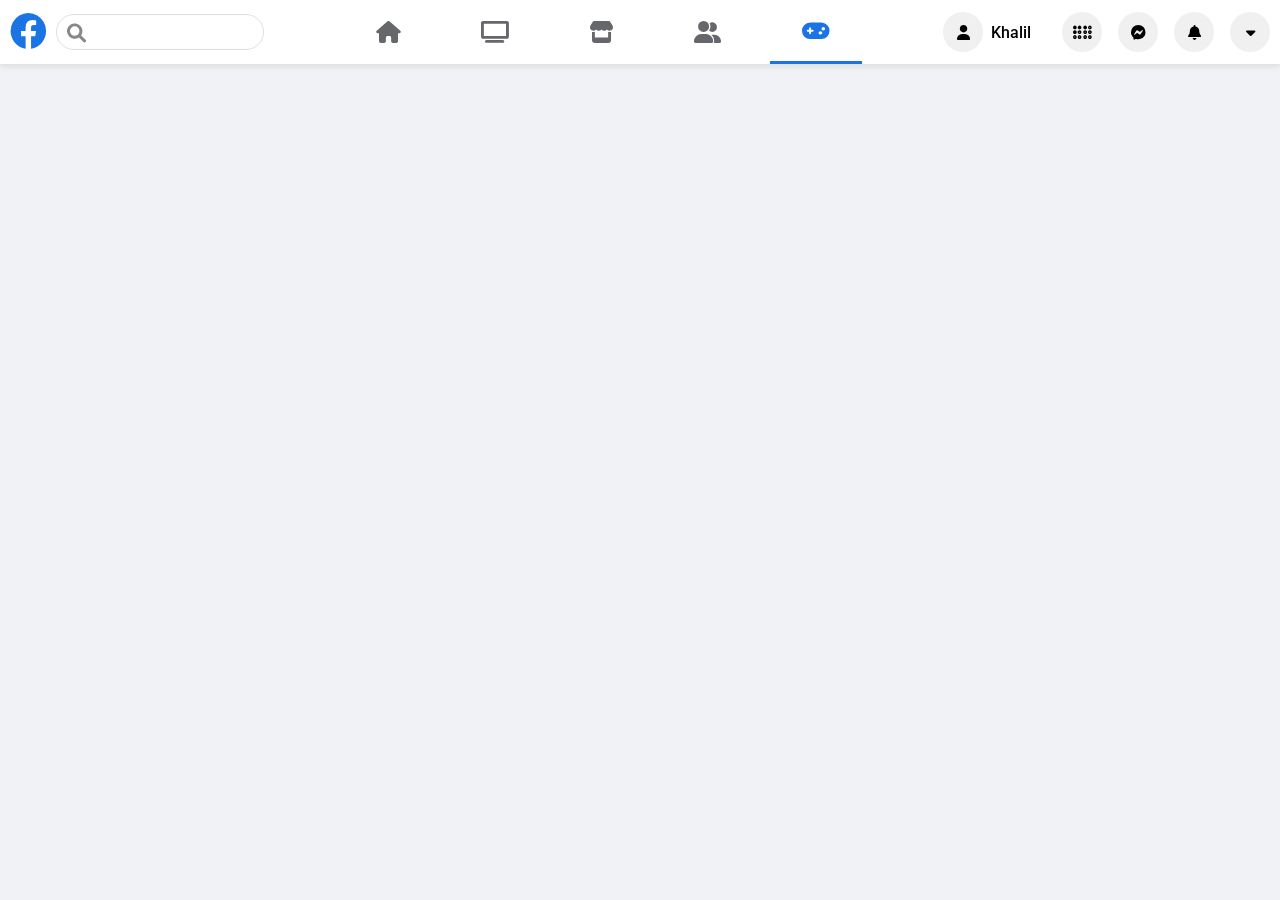
==== pages/games.html @ 5221cdab "Right and left pannel is developed, updated header and posts sections" ====
<!DOCTYPE html>
<html lang="en">
<head>
    <meta charset="UTF-8">
    <meta http-equiv="X-UA-Compatible" content="IE=edge">
    <meta name="viewport" content="width=device-width, initial-scale=1.0">


    <link rel="stylesheet" href="../css/style.css">
    <title>Home</title>
</head>
<body>

    <!-- header -->
    <header>
        <div class="logo-icons">
            <i class="logo fa-brands fa-facebook"></i>
            <form action="">
                <i class="search fa-solid fa-magnifying-glass"></i>
                <input type="text">
            </form>
        </div>

        <div class="page-icons">
            <a href="../index.html"><i class="fa-solid fa-house"></i></a>
            <a href="./watch.html" ><i class="fa-solid fa-tv"></i></a>
            <a href="./marketplace.html"><i class="fa-solid fa-store"></i></a>
            <a href="./groups.html"><i class="fa-solid fa-user-group"></i></a>
            <a href="./games.html" class="active" id="game_btn"><i class="fa-solid fa-gamepad"></i></i></a>
        </div>
        
        <a id="bookmark_toggle_btn"><i class="fa-solid fa-bars"></i></a>

        <div class="profile-icons">
            <div class="user">
                <i class="fa-solid fa-user"></i><span>Khalil</span>
            </div>
            <i class="fa-solid fa-braille"></i>
            
            <i class="fa-brands fa-facebook-messenger"></i>
            <i class="fa-solid fa-bell"></i>
            <i class="fa-solid fa-caret-down"></i>
        </div>
    </header>


    <h1>Games page</h1>

</body>
</html>
---- css/style.css ----
@import url("https://cdnjs.cloudflare.com/ajax/libs/font-awesome/6.0.0/css/all.min.css");
@import url("https://fonts.googleapis.com/css2?family=Roboto:wght@100;300;400;500&display=swap");
* {
  padding: 0;
  margin: 0;
  box-sizing: border-box;
  font-family: 'Roboto', sans-serif;
}

body {
  background-color: #f0f2f5;
}

ul {
  list-style-type: none;
}

a {
  text-decoration: none;
  color: inherit;
}

.white-menu {
  width: 35px;
  height: 35px;
  display: grid;
  place-content: center;
  border-radius: 50%;
}

.card {
  box-shadow: 0px 0px 10px #a7a7a75e;
  background-color: #fff;
  padding: 1rem;
  border: none;
  outline: none;
  border-radius: 5px;
}

#bookmark_toggle_btn {
  display: none;
}

.thin-scrollbar {
  /* Track */
  /* Handle */
  /* Handle on hover */
}

.thin-scrollbar::-webkit-scrollbar {
  width: 5px;
}

.thin-scrollbar::-webkit-scrollbar-track {
  background: #f1f1f1;
}

.thin-scrollbar::-webkit-scrollbar-thumb {
  background: #b8b8b8;
}

.thin-scrollbar::-webkit-scrollbar-thumb:hover {
  background: #8a8a8a;
}

/************* Header **************/
header {
  position: fixed;
  top: 0;
  left: 0;
  width: 100%;
  height: 4rem;
  z-index: 1111;
  display: flex;
  justify-content: space-between;
  align-items: center;
  background: #fff;
  box-shadow: 0px 3px 5px #dfdfdf;
  padding: 0 10px;
  margin-bottom: .5rem;
}

header .logo-icons {
  display: flex;
  align-items: center;
}

header .logo-icons .logo {
  margin-right: -10px;
  color: #1b74e4;
  font-size: 2.3rem;
}

header .logo-icons form {
  display: flex;
  align-items: center;
}

header .logo-icons form .search {
  transform: translate(30px, 1px);
  font-size: 19px;
  color: #888888;
}

header .logo-icons form input {
  padding: 5px 5px 5px 37px;
  border: 1px solid #dfdfdf;
  border-radius: 20px;
  outline: none;
  font-size: 20px;
  width: 208px;
  font-weight: 300;
}

header .page-icons {
  display: flex;
  align-items: center;
  justify-content: space-between;
  height: 100%;
}

header .page-icons a {
  padding-right: 2rem;
  padding-left: 2rem;
  margin-right: .5rem;
  margin-left: .5rem;
  margin-bottom: 0;
  padding-bottom: 0;
  height: 100%;
  display: grid;
  place-content: center;
}

header .page-icons a i {
  font-size: 22px;
  color: #65676b;
}

header .page-icons a.active {
  border-bottom: 3px solid #1b74e4;
}

header .page-icons a.active i {
  color: #1b74e4;
}

header .profile-icons {
  display: flex;
  align-items: center;
}

header .profile-icons .user {
  display: flex;
  justify-content: center;
  align-items: center;
  font-weight: 500;
  padding: 1px 15px 1px 0;
}

header .profile-icons .user i {
  margin-right: .5rem;
  margin-left: 1px;
}

header .profile-icons i {
  margin-left: 1rem;
  color: #000;
  font-size: 15px;
  height: 40px;
  width: 40px;
  display: grid;
  place-content: center;
  background-color: #f0f0f0;
  border-radius: 50%;
  border: none;
}

header .profile-icons i.active {
  background-color: #caecff;
  color: #0541a4;
}

header i {
  cursor: pointer;
}

.main-content {
  display: grid;
  grid-template-columns: repeat(12, 1fr);
  gap: .5rem;
  padding-top: 85px;
  margin-right: 10px;
  margin-left: 10px;
}

/************* Left Panel **************/
.left-panel {
  grid-column: 1/4;
  position: relative;
  background-color: rgba(253, 182, 182, 0);
}

.left-panel .links-wrapper {
  position: fixed;
  height: 100%;
  overflow-x: hidden;
  overflow-y: scroll;
}

.icon-text-link .link {
  cursor: pointer;
  display: flex;
  align-items: center;
  margin-bottom: .5rem;
  padding: 7px 5px;
}

.icon-text-link .link:hover {
  background-color: #eaeaea;
}

.icon-text-link i {
  display: grid;
  place-content: center;
  font-size: 22px;
  background-color: white;
  height: 45px;
  width: 45px;
  border-radius: 29px;
  margin-right: 6px;
}

.icon-text-link p {
  font-size: 14px;
  font-weight: 500;
}

.icon-text-link p i {
  font-size: 7px;
  height: 0;
  width: 0;
  display: inline;
  margin-right: 3px;
}

.icon-text-link p span {
  display: block;
  color: #1b74e4;
  font-size: 10px;
}

/************************ main ********************/
main {
  grid-column: 4/10;
  max-width: 600px;
  margin-left: auto;
  margin-right: auto;
}

main .post {
  display: flex;
  justify-content: space-between;
  align-items: center;
  padding-bottom: 1rem;
  border-bottom: 1px solid #f0f2f5;
}

main .post i {
  margin-right: 1rem;
  background: #f3f3f3;
  padding: 10px 12px;
  border-radius: 20px;
  font-size: 19px;
}

main .post input {
  flex-grow: 1;
  border-radius: 24px;
  border: none;
  background: #eaeaea;
  padding: 10px;
  font-size: 16px;
  font-weight: 400;
  outline: none;
  cursor: pointer;
}

main .post input:hover {
  background: #eaeaea;
}

main .links {
  padding-top: 1rem;
  display: flex;
  align-items: center;
  justify-content: space-evenly;
}

main .links > div {
  cursor: pointer;
  padding: 10px 12px;
  border-radius: 4px;
  width: 33%;
  font-size: 16px;
  display: flex;
  align-items: center;
  justify-content: center;
}

main .links > div .live {
  color: lightcoral;
}

main .links > div .photo {
  color: lightgreen;
}

main .links > div .feeling {
  color: orange;
}

main .links > div span {
  color: #65676b;
}

main .links > div i {
  font-size: 20px;
  margin-right: 1rem;
}

main .links > div:hover {
  background-color: #f0f2f5;
}

main .posts .card {
  padding: 0;
  margin: 10px 0;
}

main .posts .card img {
  width: 100%;
}

main .posts .post-header {
  display: flex;
  justify-content: space-between;
  align-items: center;
  padding: 10px 16px;
}

main .posts .post-header > div {
  flex-grow: 1;
}

main .posts .post-header h4 {
  font-weight: 500;
}

main .posts .post-header p {
  margin-top: 5px;
  color: #65676b;
  font-size: 13px;
}

main .posts .post-header p i {
  font-size: 13px;
}

main .posts .post-header .fb-user {
  font-size: 25px;
  padding: 10px;
  background: #f0f2f5;
  border-radius: 27px;
  margin-right: 12px;
}

main .posts .post-header .menu {
  color: #65676b;
  padding: 10px 12px;
  border-radius: 26px;
  font-size: 18px;
  cursor: pointer;
}

main .posts .post-header .menu:hover {
  background: #f0f2f5;
}

main .posts .post-text {
  padding: 10px 16px;
  line-height: 25px;
  color: #2f2f2f;
  font-weight: 400;
  font-size: 16px;
}

main .posts .post-footer .reactions {
  display: flex;
  justify-content: space-between;
  align-items: center;
  padding: 10px 16px;
}

main .posts .post-footer .reactions p {
  color: #65676b;
}

main .posts .post-footer .reactions .like:hover, main .posts .post-footer .reactions .share:hover, main .posts .post-footer .reactions .comment:hover {
  text-decoration: underline;
  cursor: pointer;
}

main .posts .post-footer .reactions .comment {
  margin-right: 1rem;
}

main .posts .post-footer .action-buttons {
  display: flex;
  justify-content: space-around;
  align-items: center;
  border-top: 1px solid #c9c9c9;
  margin: 0 16px;
}

main .posts .post-footer .action-buttons button {
  font-size: 16px;
  width: 32%;
  padding: 7px 0;
  border: none;
  background: transparent;
  color: #65676b;
  cursor: pointer;
}

main .posts .post-footer .action-buttons button i {
  margin-right: 10px;
  font-size: 18px;
}

main .posts .post-footer .action-buttons button:hover {
  background-color: #f0f2f5;
}

.right-panel {
  grid-column: 10/13;
  position: relative;
}

.right-panel .content-wrapper {
  position: fixed;
  height: 100%;
  overflow-y: scroll;
  overflow-x: hidden;
}

.right-panel .sponser {
  margin-bottom: 1rem;
  cursor: pointer;
  position: relative;
}

.right-panel .sponser .box {
  display: flex;
  align-items: center;
  border-radius: 4px;
  padding: 1rem .6rem;
}

.right-panel .sponser .box img {
  width: 100px;
  height: 100px;
  margin-right: 1rem;
  border-radius: 5px;
}

.right-panel .sponser .box p {
  color: #050505;
  font-size: 16px;
  font-weight: 500;
}

.right-panel .sponser .box a {
  color: #65676b;
  font-size: 13px;
}

.right-panel .sponser .box:hover {
  background-color: #dfdfdf;
}

.right-panel .sponser .box:hover .white-menu {
  background-color: #ffff;
}

.right-panel .sponser .box .white-menu {
  position: absolute;
  right: 10px;
  top: 10px;
}

.right-panel .contact .header {
  display: flex;
  justify-content: space-between;
  align-items: center;
  color: #65676b;
  border-top: 1px solid grey;
}

.right-panel .contact .header p {
  font-size: 16px;
  font-weight: 500;
  margin: 1rem 0;
}

.right-panel .contact .header .icons {
  display: flex;
  align-items: center;
}

.right-panel .contact .header .icons i {
  background: transparent;
  font-size: 13px;
  height: 30px;
  width: 30px;
  display: grid;
  place-content: center;
  cursor: pointer;
}

.right-panel .contact .header .icons i:hover {
  background: #e4e6eb;
}

.right-panel .contact .link {
  position: relative;
}

.right-panel .contact .link .online, .right-panel .contact .link .offline {
  position: absolute;
  bottom: 13px;
  left: 43px;
  height: 5px;
  width: 5px;
  font-size: 10px;
}

.right-panel .contact .link .online {
  color: #1ecc1e;
}

.right-panel .contact .link .offline {
  color: #7e7e7e;
}

.right-panel .group {
  margin-bottom: 1rem;
}

.right-panel .group .header {
  display: flex;
  align-items: center;
  justify-content: space-between;
  padding-bottom: 13px;
}

.right-panel .group .header .info {
  display: flex;
  align-items: center;
}

.right-panel .group .header .info .name {
  font-size: 16px;
  font-weight: 500;
  margin-right: 5px;
  color: #050505;
}

.right-panel .group .header .info .text {
  font-size: 14px;
  font-weight: 400;
  color: grey;
}

.right-panel .group .header .info i {
  height: 40px;
  width: 40px;
  display: grid;
  place-content: center;
  background: #f0f2f5;
  border-radius: 20px;
  margin-right: 5px;
}

.right-panel .group .header i {
  cursor: pointer;
  height: 40px;
  width: 40px;
  display: grid;
  place-content: center;
  border-radius: 29px;
}

.right-panel .group .header i:hover {
  background: #ebedef;
}

.right-panel .group img {
  width: 100%;
  border-radius: 5px;
}

.right-panel .group .group-name {
  color: #050505;
}

.right-panel .group .group-detail span {
  font-size: 12px;
  color: #65676b;
}

.right-panel .group .join-btn {
  display: block;
  text-align: center;
  width: 100%;
  padding: 10px;
  margin-top: 1rem;
  color: #050505;
  background-color: #e4e6eb;
  font-weight: 500;
  border: none;
  outline: none;
  border-radius: 5px;
}

.right-panel .group .join-btn:hover {
  background-color: #dfdfdf;
}

@media screen and (max-width: 1100px) {
  #game_btn {
    display: none;
  }
  #bookmark_toggle_btn {
    display: grid;
  }
  header .logo-icons form input {
    width: 40px;
    padding: 6px;
    border: none;
    background: #f0f0f0;
  }
  header .profile-icons .user {
    display: none;
  }
  .left-panel {
    display: none;
  }
  main {
    grid-column: 1/9;
  }
  .right-panel {
    grid-column: 9/13;
  }
}

@media screen and (max-width: 900px) {
  header .page-icons a {
    padding-right: 1rem;
    padding-left: 1rem;
  }
  main {
    grid-column: 1/13;
  }
  .right-panel {
    display: none;
  }
}

@media screen and (max-width: 700px) {
  header .page-icons {
    display: none;
  }
}
/*# sourceMappingURL=style.css.map */
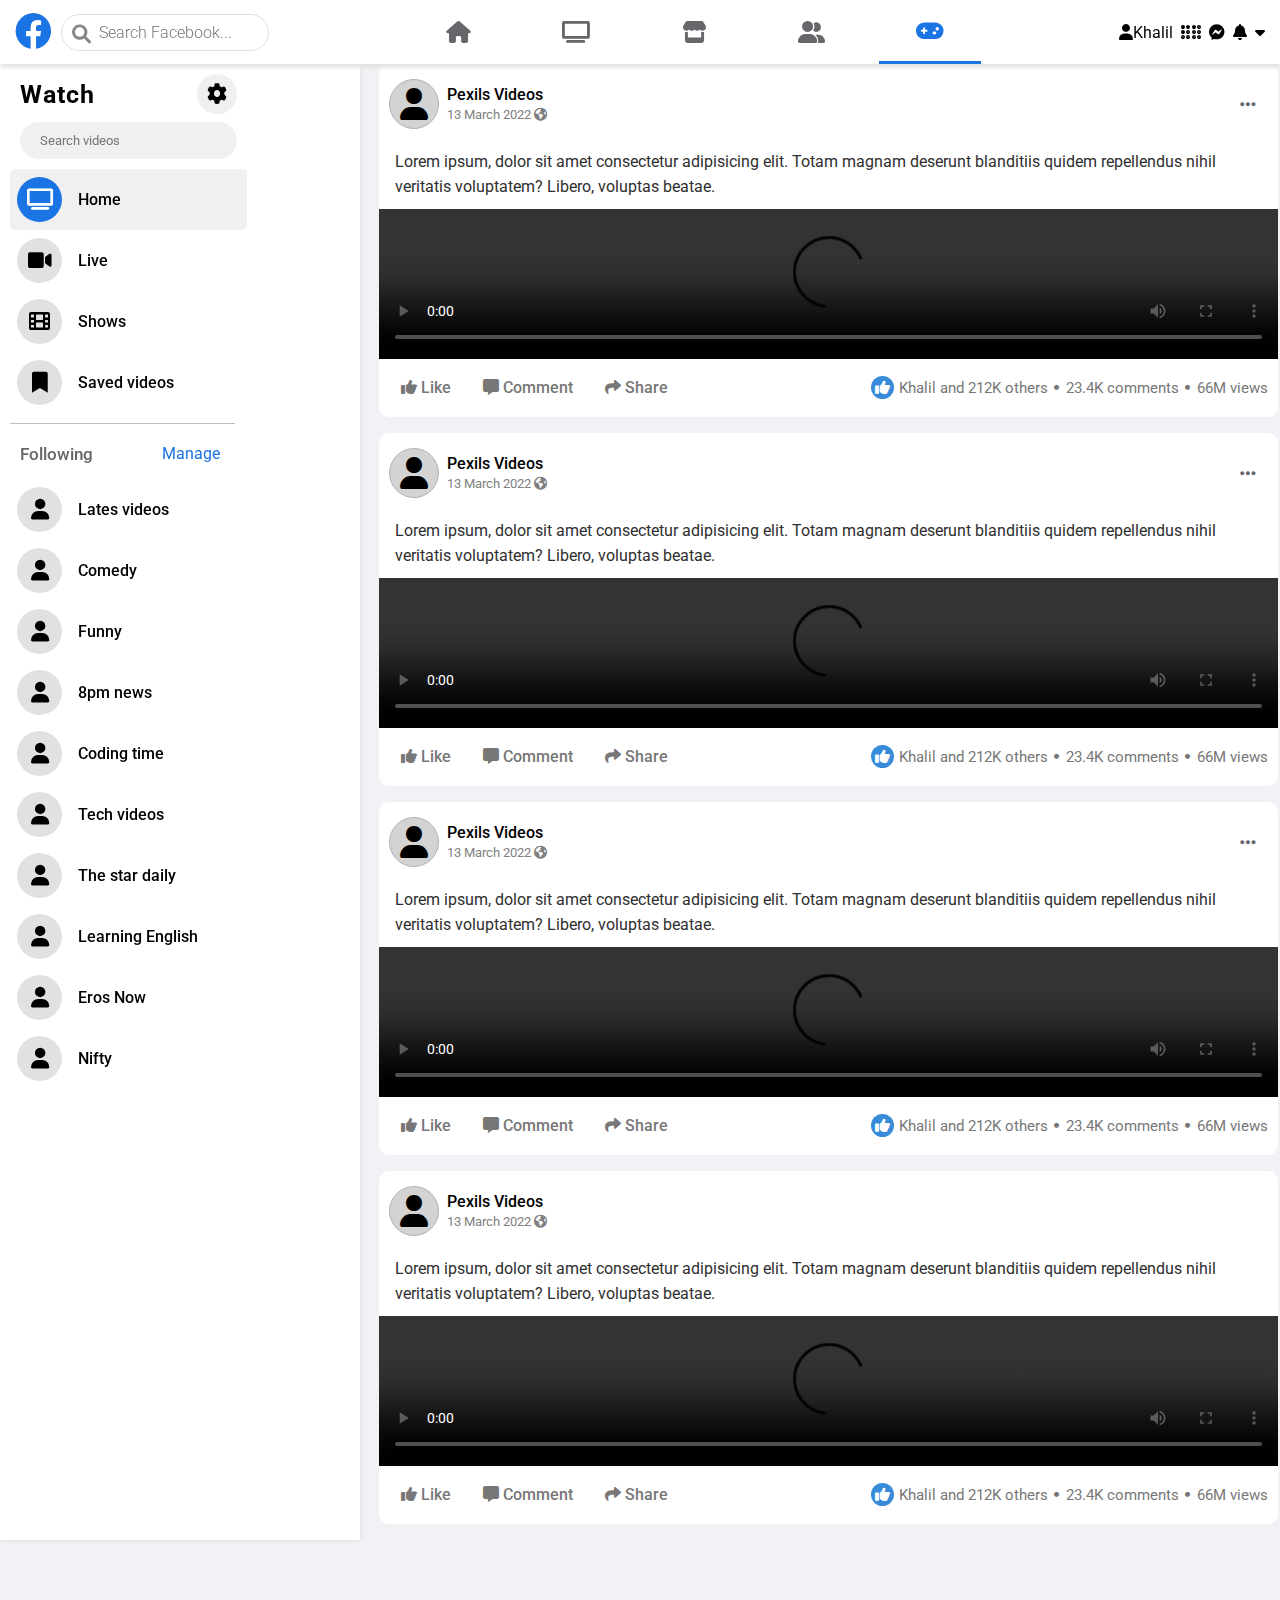
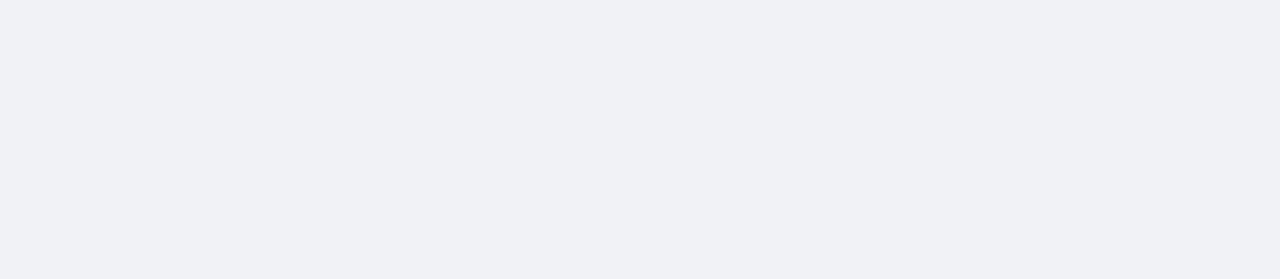
==== commit e4fbbbd2: "refactoring CSS codes" ====
--- a/pages/games.html
+++ b/pages/games.html
@@ -5,9 +5,13 @@
     <meta http-equiv="X-UA-Compatible" content="IE=edge">
     <meta name="viewport" content="width=device-width, initial-scale=1.0">
 
+    <link rel="icon" href="../images/fb-logo.png" type="image/x-icon">
+
 
     <link rel="stylesheet" href="../css/style.css">
-    <title>Home</title>
+    <link rel="stylesheet" href="../css/watch.css">
+
+    <title>Watch | facebook</title>
 </head>
 <body>
 
@@ -15,36 +19,1423 @@
     <header>
         <div class="logo-icons">
             <i class="logo fa-brands fa-facebook"></i>
-            <form action="">
+            <i id="logo-search-btn" class="fa-solid fa-magnifying-glass"></i>
+
+            <form action="" class="temp-form">
                 <i class="search fa-solid fa-magnifying-glass"></i>
-                <input type="text">
+                <input type="text" id="temp-input" placeholder="Search Facebook...">
             </form>
+
+
+            <!-- recent search  -->
+            <div class="recent-search">
+                <!-- <div class="form"> -->
+                    <form class="form">
+                        <i class="fa-solid fa-arrow-left" id="rs-back-btn"></i>
+                        <input type="text" placeholder="Search Facebook">
+                    </form>
+
+                    <div class="header">
+                        <h4>Recent Searches</h4>
+                        <button>Edit</button>
+                    </div>
+
+                    <div class="search-terms">
+                        <div class="term">
+                            <p><i class="fa-solid fa-circle-user"></i>Knowlege is power</p>
+                            <i class="remove-rs-term fa-solid fa-xmark"></i>
+                        </div>
+
+                        <div class="term">
+                            <p><i class="fa-solid fa-circle-user"></i>Kam Air</p>
+                            <i class="remove-rs-term fa-solid fa-xmark"></i>
+                        </div>
+
+                        <div class="term">
+                            <p><i class="fa-solid fa-circle-user"></i>Mark Z.</p>
+                            <i class="remove-rs-term fa-solid fa-xmark"></i>
+                        </div>
+
+                        <div class="term">
+                            <p><i class="fa-solid fa-circle-user"></i>Books</p>
+                            <i class="remove-rs-term fa-solid fa-xmark"></i>
+                        </div>
+
+                        <div class="term">
+                            <p><i class="fa-solid fa-circle-user"></i>Coding</p>
+                            <i class="remove-rs-term fa-solid fa-xmark"></i>
+                        </div>
+
+                        <div class="term">
+                            <p><i class="fa-solid fa-circle-user"></i>Javascript groups</p>
+                            <i class="remove-rs-term fa-solid fa-xmark"></i>
+                        </div>
+                    </div>
+                <!-- </div> -->
+            </div>
         </div>
 
         <div class="page-icons">
-            <a href="../index.html"><i class="fa-solid fa-house"></i></a>
-            <a href="./watch.html" ><i class="fa-solid fa-tv"></i></a>
-            <a href="./marketplace.html"><i class="fa-solid fa-store"></i></a>
-            <a href="./groups.html"><i class="fa-solid fa-user-group"></i></a>
-            <a href="./games.html" class="active" id="game_btn"><i class="fa-solid fa-gamepad"></i></i></a>
+            <a href="../index.html" class="page_link">
+                <i class="fa-solid fa-house"></i>
+            </a>
+            <a href="./watch.html" class="page_link">
+                <i class="fa-solid fa-tv"></i>
+            </a>
+            <a href="./marketplace.html" class="page_link">
+                <i class="fa-solid fa-store"></i>
+            </a>
+            <a href="./groups.html" class="page_link">
+                <i class="fa-solid fa-user-group"></i>
+            </a>
+            <a href="./games.html" class="page_link active" id="game_btn">
+                <i class="fa-solid fa-gamepad"></i></i>
+            </a>
+            <a href="./notifications.html" id="bookmark_toggle_btn" class="bookmark_toggle_btn">
+                <i class="fa-solid fa-bars"></i>
+            </a>
         </div>
         
-        <a id="bookmark_toggle_btn"><i class="fa-solid fa-bars"></i></a>
 
         <div class="profile-icons">
-            <div class="user">
+            <a href="./profile.html" class="user">
                 <i class="fa-solid fa-user"></i><span>Khalil</span>
-            </div>
-            <i class="fa-solid fa-braille"></i>
+            </a>
             
-            <i class="fa-brands fa-facebook-messenger"></i>
-            <i class="fa-solid fa-bell"></i>
-            <i class="fa-solid fa-caret-down"></i>
+            <i id="mega-menu-btn" class="fa-solid fa-braille"></i>
+            <i id="create_menu_btn" class="fa-solid fa-plus"></i>
+            <i id="messenger_menu_btn" class="fa-brands fa-facebook-messenger"></i>
+            <i id="notification-menu-btn" class="fa-solid fa-bell"></i>
+            <i id="user-menu-btn" class="fa-solid fa-caret-down"></i>
+        </div>
+
+        <!-- user-menu -->
+        <div class="user-menu">
+            <a href="./profile.html" class="item profile-link">
+                <i class="fa fa-user"></i>
+                <div>
+                    <p>Khalil Ahmad</p>
+                    <span>See your profile</span>
+                </div>
+            </a>
+
+            <div class="divider"></div>
+
+            <div class="item feedback">
+                <i class="fa-solid fa-circle-info"></i>
+                <div>
+                    <p>Give Feedback</p>
+                    <span>Help us improve Facebook.</span>
+                </div>
+            </div>
+
+            <div class="divider"></div>
+
+            <div class="item settings">
+                <div class="name">
+                    <i class="fa-solid fa-gear"></i>
+                    <p>Settings & Privacy</p>
+                </div>
+                
+                <i class="fa-solid fa-chevron-right"></i>
+            </div>
+
+            <div class="item settings">
+                <div class="name">
+                    <i class="fa-solid fa-circle-question"></i>
+                    <p>Help & Support</p>
+                </div>
+
+                <i class="fa-solid fa-chevron-right"></i>
+            </div>
+
+            <div class="item settings">
+                <div class="name">
+                    <i class="fa-solid fa-moon"></i>
+                    <p>Display & accessibility</p>
+                </div>
+
+                <i class="fa-solid fa-chevron-right"></i>
+            </div>
+
+            <a href="../login.html" class="item logout">
+                <i class="fa-solid fa-right-from-bracket"></i>
+                <p>Log out</p>
+            </a>
+
+            <div class="footer-links">
+                <a href="#">Privacy</a>
+                <span>.</span>
+                <a href="#">Terms</a>
+                <span>.</span>
+                <a href="#">Adversity</a>
+                <span>.</span>
+                <a href="#">Ad choices</a>
+                <span>.</span>
+                <a href="#">Cookies</a>
+                <span>.</span>
+                <a href="#">More</a>
+                <span>.</span>
+                <a href="#">Meta &copf; 2022</a>
+            </div>
+        </div>
+
+        <!-- Notifications Menu -->
+        <div class="notification-menu thin-scrollbar">
+            <div class="header">
+                <h3>Notifications</h3>
+                <i class="fa-solid fa-ellipsis"></i>
+            </div>
+
+            <!-- filter buttons -->
+            <div class="filter-btns">
+                <button>All</button>
+                <button>Unread</button>
+            </div>
+
+            <!-- new -->
+            <div class="noti-wrapper">
+                <div class="text">
+                    <p>New</p>
+                    <a href="./notifications.html">See All</a>
+                </div>
+
+                <a href="#" class="noti-box">
+                    <i class="user fa-solid fa-users"></i>
+                    <article>
+                        <p><span class="user">Ahmad</span> posted in <span class="user">Developer group</span></p>
+                        <p class="post-time">2 hours ago</p>
+                    </article>
+                    <i class="indicator fa-solid fa-circle"></i>
+                </a>
+            </div>
+
+            <!-- friend requests -->
+            <div class="noti-wrapper friend-request">
+                <div class="text">
+                    <p>Freinds Requests</p>
+                    <a href="./pages/notifications.html">See All</a>
+                </div>
+
+                <a href="#" class="noti-box">
+                    <i class="user fa-solid fa-users"></i>
+                    <article>
+                        <p><span class="user">Mark Z.</span> friend request</p>
+                        <p class="post-time">2 hours ago</p>
+                        <p class="no-of-mf">43 mutual friends</p>
+                        <div class="btn">
+                            <button class="primary-btn">Confirm</button>
+                            <button class="secondary-btn">Delete</button>
+                        </div>
+                    </article>
+                    <i class="indicator fa-solid fa-circle"></i>
+                </a>
+
+                <a href="#" class="noti-box">
+                    <i class="user fa-solid fa-users"></i>
+                    <article>
+                        <p><span class="user">Mustafa A.</span> friend request</p>
+                        <p class="post-time">yesterday</p>
+                        <p class="no-of-mf">43 mutual friends</p>
+                        <div class="btn">
+                            <button class="primary-btn">Confirm</button>
+                            <button class="secondary-btn">Delete</button>
+                        </div>
+                    </article>
+                    <i class="indicator fa-solid fa-circle"></i>
+                </a>
+
+                <a href="#" class="noti-box">
+                    <i class="user fa-solid fa-users"></i>
+                    <article>
+                        <p><span class="user">John Doe</span> friend request</p>
+                        <p class="post-time">2 day ago</p>
+                        <p class="no-of-mf">43 mutual friends</p>
+                        <div class="btn">
+                            <button class="primary-btn">Confirm</button>
+                            <button class="secondary-btn">Delete</button>
+                        </div>
+                    </article>
+                    <i class="indicator fa-solid fa-circle"></i>
+                </a>
+            </div>
+
+            <!-- earlier -->
+            <div class="noti-wrapper">
+                <div class="text">
+                    <p>Earlier</p>
+                </div>
+
+                <a href="#" class="noti-box">
+                    <i class="user fa-solid fa-user"></i>
+                    <article>
+                        <p><span class="user">Ahmad</span> posted in <span class="user">Developer group</span></p>
+                        <p class="post-time">2 hours ago</p>
+                    </article>
+                    <i class="indicator fa-solid fa-circle"></i>
+                </a>
+                <a href="#" class="noti-box">
+                    <i class="user fa-solid fa-user"></i>
+                    <article>
+                        <p><span class="user">Ahmad</span> posted in <span class="user">Developer group</span></p>
+                        <p class="post-time">2 hours ago</p>
+                    </article>
+                    <i class="indicator fa-solid fa-circle"></i>
+                </a>
+
+                <a href="#" class="noti-box">
+                    <i class="user fa-solid fa-user"></i>
+                    <article>
+                        <p><span class="user">Ahmad</span> posted in <span class="user">Developer group</span></p>
+                        <p class="post-time">2 hours ago</p>
+                    </article>
+                    <i class="indicator fa-solid fa-circle"></i>
+                </a>
+
+                <a href="#" class="noti-box">
+                    <i class="user fa-solid fa-user"></i>
+                    <article>
+                        <p><span class="user">Ahmad</span> posted in <span class="user">Developer group</span></p>
+                        <p class="post-time">2 hours ago</p>
+                    </article>
+                    <i class="indicator fa-solid fa-circle"></i>
+                </a>
+
+                <a href="#" class="noti-box">
+                    <i class="user fa-solid fa-user"></i>
+                    <article>
+                        <p><span class="user">Ahmad</span> posted in <span class="user">Developer group</span></p>
+                        <p class="post-time">2 hours ago</p>
+                    </article>
+                    <i class="indicator fa-solid fa-circle"></i>
+                </a>
+            </div>
+
+
+        </div>
+
+        <!-- messenger-menu -->
+        <div class="messenger-menu thin-scrollbar">
+            <div class="header">
+                <h4>Messenger</h4>
+                <div class="icons">
+                    <i class="fa-solid fa-ellipsis"></i>
+                    <i class="fa-solid fa-maximize"></i>
+                    <i class="fa-solid fa-video"></i>
+                    <i class="fa-solid fa-square-pen"></i>
+                </div>
+            </div>
+
+            <form action="">
+                <input type="text" placeholder="Search Messenger">
+            </form>
+
+            <div class="friends-message">
+                <div class="box">
+                    <i class="fa-solid fa-user"></i>
+                    <div>
+                        <p class="name">Ahmad Ali</p>
+                        <p class="last-message">Ahmad Called you <span>.</span> <span>5 d</span></p>
+                    </div>
+                    <i class="online-ind fa-solid fa-circle"></i>
+                </div>
+
+                <div class="box">
+                    <i class="fa-solid fa-user"></i>
+                    <div>
+                        <p class="name">Ahmad Ali</p>
+                        <p class="last-message">Ahmad Called you <span>.</span> <span>5 d</span></p>
+                    </div>
+                    <i class="seen-ind fa-solid fa-user"></i>
+                    <i class="online-ind fa-solid fa-circle"></i>
+                </div>
+
+                <div class="box">
+                    <i class="fa-solid fa-user"></i>
+                    <div>
+                        <p class="name">Ahmad Ali</p>
+                        <p class="last-message">Ahmad Called you <span>.</span> <span>5 d</span></p>
+                    </div>
+                    <i class="seen-ind fa-solid fa-user"></i>
+                    <i class="online-ind fa-solid fa-circle"></i>
+                </div>
+
+                <div class="box">
+                    <i class="fa-solid fa-user"></i>
+                    <div>
+                        <p class="name">Ahmad Ali</p>
+                        <p class="last-message">Ahmad Called you <span>.</span> <span>5 d</span></p>
+                    </div>
+                    <i class="offline-ind fa-solid fa-circle"></i>
+                </div>
+
+                <div class="box">
+                    <i class="fa-solid fa-user"></i>
+                    <div>
+                        <p class="name">Ahmad Ali</p>
+                        <p class="last-message">Ahmad Called you <span>.</span> <span>5 d</span></p>
+                    </div>
+                    <i class="seen-ind fa-solid fa-user"></i>
+                    <i class="online-ind fa-solid fa-circle"></i>
+                </div>
+
+                <div class="box">
+                    <i class="fa-solid fa-user"></i>
+                    <div>
+                        <p class="name">Ahmad Ali</p>
+                        <p class="last-message">Ahmad Called you <span>.</span> <span>5 d</span></p>
+                    </div>
+                    <i class="offline-ind fa-solid fa-circle"></i>
+                </div>
+
+                <div class="box">
+                    <i class="fa-solid fa-user"></i>
+                    <div>
+                        <p class="name">Ahmad Ali</p>
+                        <p class="last-message">Ahmad Called you <span>.</span> <span>5 d</span></p>
+                    </div>
+                    <i class="seen-ind fa-solid fa-user"></i>
+                    <i class="online-ind fa-solid fa-circle"></i>
+                </div>
+
+                <div class="box">
+                    <i class="fa-solid fa-user"></i>
+                    <div>
+                        <p class="name">Ahmad Ali</p>
+                        <p class="last-message">Ahmad Called you <span>.</span> <span>5 d</span></p>
+                    </div>
+                    <i class="online-ind fa-solid fa-circle"></i>
+                </div>
+
+                <div class="box">
+                    <i class="fa-solid fa-user"></i>
+                    <div>
+                        <p class="name">Ahmad Ali</p>
+                        <p class="last-message">Ahmad Called you <span>.</span> <span>5 d</span></p>
+                    </div>
+                    <i class="seen-ind fa-solid fa-user"></i>
+                    <i class="online-ind fa-solid fa-circle"></i>
+                </div>
+
+                <div class="box">
+                    <i class="fa-solid fa-user"></i>
+                    <div>
+                        <p class="name">Ahmad Ali</p>
+                        <p class="last-message">Ahmad Called you <span>.</span> <span>5 d</span></p>
+                    </div>
+                    <i class="offline-ind fa-solid fa-circle"></i>
+                </div>
+            </div>
+        </div>
+
+        <!-- mega menu -->
+        <div class="mega-menu">
+            <h3>Menu</h3>
+            <div class="content">
+                <div class="menu thin-scrollbar">
+                    <form action="" class="menu-form">
+                        <input type="text" placeholder="Search Menu">
+                    </form>
+
+                    <div class="social">
+                        <h5 class="title">Social</h5>
+
+                        <a href="#" class="item">
+                            <i class="event fa-solid fa-calendar"></i>
+                            <article>
+                                <p class="name">Event</p>
+                                <span class="about">
+                                    Lorem ipsum dolor sit amet consectetur adipisicing elit.
+                                </span>
+                            </article>
+                        </a>
+
+                        <a href="#" class="item">
+                            <i class="friends fa-solid fa-user-group"></i>
+                            <article>
+                                <p class="name">Friends</p>
+                                <span class="about">
+                                    Lorem ipsum dolor sit amet consectetur adipisicing elit.
+                                </span>
+                            </article>
+                        </a>
+
+                        <a href="#" class="item">
+                            <i class="group fa-solid fa-users"></i>
+                            <article>
+                                <p class="name">Groups</p>
+                                <span class="about">
+                                    Lorem ipsum dolor sit amet consectetur adipisicing elit.
+                                </span>
+                            </article>
+                        </a>
+                    </div>
+
+                    <div class="divider"></div>
+
+                    <div class="entertainment social">
+                        <h5 class="title">Entertainment</h5>
+
+                        <a href="#" class="item">
+                            <i class="event fa-solid fa-gamepad"></i>
+                            <article>
+                                <p class="name">Game</p>
+                                <span class="about">
+                                    Lorem ipsum dolor sit amet consectetur adipisicing elit.
+                                </span>
+                            </article>
+                        </a>
+
+                        <a href="#" class="item">
+                            <i class="friends fa-solid fa-tv"></i>
+                            <article>
+                                <p class="name">Watch</p>
+                                <span class="about">
+                                    Lorem ipsum dolor sit amet consectetur adipisicing elit.
+                                </span>
+                            </article>
+                        </a>
+                    </div>
+
+                    <div class="divider"></div>
+
+                    <div class="entertainment social">
+                        <h5 class="title">Personal</h5>
+
+                        <a href="#" class="item">
+                            <i class="event fa-solid fa-bookmark"></i>
+                            <article>
+                                <p class="name">Saved</p>
+                                <span class="about">
+                                    Lorem ipsum dolor sit amet consectetur adipisicing elit.
+                                </span>
+                            </article>
+                        </a>
+
+                        <a href="#" class="item">
+                            <i class="friends fa-solid fa-cloud-sun-rain"></i>
+                            <article>
+                                <p class="name">Weather</p>
+                                <span class="about">
+                                    Lorem ipsum dolor sit amet consectetur adipisicing elit.
+                                </span>
+                            </article>
+                        </a>
+                    </div>
+
+                    <div class="divider"></div>
+
+                    <div class="entertainment social">
+                        <h5 class="title">More From Meta</h5>
+
+                        <a href="#" class="item">
+                            <i class="group fa-brands fa-facebook-messenger"></i>
+                            <article>
+                                <p class="name">Messenger</p>
+                                <span class="about">
+                                    Lorem ipsum dolor sit amet consectetur adipisicing elit.
+                                </span>
+                            </article>
+                        </a>
+
+                        <a href="#" class="item">
+                            <i class="friends fa-brands fa-facebook-messenger"></i>
+                            <article>
+                                <p class="name">Messenger for kids</p>
+                                <span class="about">
+                                    Lorem ipsum dolor sit amet consectetur adipisicing elit.
+                                </span>
+                            </article>
+                        </a>
+                    </div>
+
+                </div>
+
+                <div class="create">
+                    <h5 class="title">Create</h5>
+
+                    <a href="#" class="item">
+                        <i class="fa-solid fa-square-pen"></i>
+                        <span>Post</span>
+                    </a>
+
+                    <a href="#" class="item">
+                        <i class="fa-solid fa-book-open"></i>
+                        <span>Story</span>
+                    </a>
+                    
+                    <a href="#" class="item">
+                        <i class="fa-solid fa-video"></i>
+                        <span>Story</span>
+                    </a>
+
+                    <div class="divider"></div>
+
+                    <a href="#" class="item">
+                        <i class="fa-solid fa-flag"></i>
+                        <span>Page</span>
+                    </a>
+
+                    <a href="#" class="item">
+                        <i class="fa-solid fa-users"></i>
+                        <span>Group</span>
+                    </a>
+
+                    <a href="#" class="item">
+                        <i class="fa-solid fa-calendar-plus"></i>
+                        <span>Event</span>
+                    </a>
+                    
+                </div>
+            </div>
+        </div>
+
+        <!-- create-menu -->
+        <div class="create_menu">
+            <h3>Create</h3>
+            
+            <a href="#" class="create-box">
+                <i class="fa-solid fa-square-pen"></i>
+                <article>
+                    <p class="name">Post</p>
+                    <span>Share a post on News Feed.</span>
+                </article>
+            </a>
+
+            <a href="#" class="create-box">
+                <i class="fa-solid fa-book-open"></i>
+                <article>
+                    <p class="name">Story</p>
+                    <span>Share a photo or write something.</span>
+                </article>
+            </a>
+
+
+            <a href="#" class="create-box">
+                <i class="fa-solid fa-video"></i>
+                <article>
+                    <p class="name">Video</p>
+                    <span>Make video clases</span>
+                </article>
+            </a>
+
+            <div class="divider"></div>
+
+            <a href="#" class="create-box">
+                <i class="fa-solid fa-flag"></i>
+                <article>
+                    <p class="name">Page</p>
+                    <span>Video chat with anyone,.</span>
+                </article>
+            </a>
+
+
+            <a href="#" class="create-box">
+                <i class="fa-solid fa-bullhorn"></i>
+                <article>
+                    <p class="name">Ad</p>
+                    <span>Video chat with anyone,.</span>
+                </article>
+            </a>
+
+            <a href="#" class="create-box">
+                <i class="fa-solid fa-users"></i>
+                <article>
+                    <p class="name">Group</p>
+                    <span>Video chat with anyone,.</span>
+                </article>
+            </a>
+
+
+            <a href="#" class="create-box">
+                <i class="fa-solid fa-calendar-day"></i>
+                <article>
+                    <p class="name">EVent</p>
+                    <span>Video chat with anyone,.</span>
+                </article>
+            </a>
         </div>
     </header>
 
 
-    <h1>Games page</h1>
-
+    <!-- Watch page. -->
+    <section class="watch_main_content">
+        <!-- left nav pannel -->
+        <div class="left-side-nav">
+            <div class="scrollable_wrapper_left">
+                <div class="search-box">
+                    <div class="title">
+                        <h4>Watch</h4>
+                        <i class="fa-solid fa-gear"></i>
+                    </div>
+    
+                    <div class="input">
+                        <input type="text" placeholder="Search videos">
+                    </div>
+                </div>
+    
+                <div class="links">
+                    <div class="link-item active">
+                        <i class="fa-solid fa-tv"></i>
+                        <p class="p">Home</p>
+                    </div>
+    
+                    <div class="link-item">
+                        <i class="fa-solid fa-video"></i>
+                        <p class="p">Live</p>
+                    </div>
+    
+                    <div class="link-item">
+                        <i class="fa-solid fa-film"></i>
+                        <p class="p">Shows</p>
+                    </div>
+    
+                    <div class="link-item">
+                        <i class="fa-solid fa-bookmark"></i>
+                        <p class="p">Saved videos</p>
+                    </div>
+    
+                    <div class="divider"></div>
+    
+    
+                    <div class="following_users">
+                        <h5>Following</h5>
+                        <button>Manage</button>
+                    </div>
+    
+                    <a href="#" class="link-item">
+                        <i class="fa-solid fa-user"></i>
+                        <p class="p">Lates videos</p>
+                    </a>
+    
+                    <a href="#" class="link-item">
+                        <i class="fa-solid fa-user"></i>
+                        <p class="p">Comedy</p>
+                    </a>
+    
+                    <a href="#" class="link-item">
+                        <i class="fa-solid fa-user"></i>
+                        <p class="p">Funny</p>
+                    </a>
+    
+                    <a href="#" class="link-item">
+                        <i class="fa-solid fa-user"></i>
+                        <p class="p">8pm news</p>
+                    </a>
+    
+                    <a href="#" class="link-item">
+                        <i class="fa-solid fa-user"></i>
+                        <p class="p">Coding time</p>
+                    </a>
+    
+                    <a href="#" class="link-item">
+                        <i class="fa-solid fa-user"></i>
+                        <p class="p">Tech videos</p>
+                    </a>
+    
+                    <a href="#" class="link-item">
+                        <i class="fa-solid fa-user"></i>
+                        <p class="p">The star daily</p>
+                    </a>
+    
+                    <a href="#" class="link-item">
+                        <i class="fa-solid fa-user"></i>
+                        <p class="p">Learning English</p>
+                    </a>
+    
+                    <div class="link-item">
+                        <i class="fa-solid fa-user"></i>
+                        <p class="p">Eros Now</p>
+                    </div>
+    
+                    <div class="link-item">
+                        <i class="fa-solid fa-user"></i>
+                        <p class="p">Nifty</p>
+                    </div>
+    
+                </div>
+            </div>
+        </div>
+        
+        <!-- All videos -->
+        <div class="watch_content">
+            <div class="post_display">
+                <!-- video post header -->
+                <div class="post__header">
+                    <div class="name">
+                        <i class="avatar fa-solid fa-user"></i>
+                        <article>
+                            <h5>Pexils Videos</h5>
+                            <span>13 March 2022 </span>
+                            <i class="fa-solid fa-earth-americas"></i>
+                        </article>
+                    </div>
+                    <div class="menu">
+                        <i class="video_menu_btn fa-solid fa-ellipsis"></i>
+                    
+                        <div class="menu_list">
+                            <div class="list_item">
+                                <i class="bordered fa-solid fa-plus"></i>
+                                <article>
+                                    <p class="name">See More</p>
+                                    <span>See more of this video in your feed.</span>
+                                </article>
+                            </div>
+
+                            <div class="list_item">
+                                <i class="bordered fa-solid fa-minus"></i>
+                                <article>
+                                    <p class="name">See Less</p>
+                                    <span>video this video and see Less</span>
+                                </article>
+                            </div>
+
+                            <div class="divider"></div>
+
+                            <div class="list_item">
+                                <i class="fa-solid fa-bookmark"></i>
+                                <article>
+                                    <p class="name">See Less</p>
+                                    <span>Add this to your save videos</span>
+                                </article>
+                            </div>
+
+                            <div class="list_item">
+                                <i class="fa-solid fa-link"></i>
+                                <article>
+                                    <p class="name">Copy link</p>
+                                </article>
+                            </div>
+
+                            <div class="list_item">
+                                <i class="fa-solid fa-closed-captioning"></i>
+                                <article>
+                                    <p class="name">Follow </p>
+                                    <span>Start seeing videos in your watchliest...</span>
+                                </article>
+                            </div>
+
+                            <div class="divider"></div>
+
+                            <div class="list_item">
+                                <i class="bordered fa-solid fa-info"></i>
+                                <article>
+                                    <p class="name">Report video</p>
+                                    <span>I'm concerned about this video</span>
+                                </article>
+                            </div>
+
+                        </div>
+                    </div>
+                </div>
+
+                <!-- video description -->
+                <p class="post__text">
+                    Lorem ipsum, dolor sit amet consectetur adipisicing elit. Totam magnam deserunt blanditiis quidem repellendus nihil veritatis voluptatem? Libero, voluptas beatae.
+                </p>
+
+                <!-- video player -->
+                <video controls class="post__media">
+                    <source src="../videos/pexisl-video.mp4" type="video/mp4">
+                </video>
+
+                <!-- user reactions -->
+                <div class="post__reactions">
+                    <!-- reaction & comment button -->
+                    <div class="buttons">
+                        <button><i class="fa-solid fa-thumbs-up"></i> Like</button>
+                        <button class="show_comment_btn"><i class="fa-solid fa-message"></i> Comment</button>
+                        <button><i class="fa-solid fa-share"></i> Share</button>
+                    </div>
+
+                    <!-- counts -->
+                    <div class="reaction_counts">
+                        <span class="liks"><i class="thumbs fa-solid fa-thumbs-up"></i> <span class="likes_count">Khalil and 212K others</span></span>
+
+                        <i class="dot fa-solid fa-circle"></i>
+                        <span class="post_comment_count">23.4K comments</span>
+                        <i class="dot fa-solid fa-circle"></i>
+                        <span>66M views</span>
+                    </div>
+                </div>
+
+                <!-- video & write comments -->
+                <div class="post__comments">
+                    <!-- most relevent drop-down menu -->
+                    <!-- most relevent drop-down menu -->
+                    <div class="most_relevent_menu">
+                        <button class="video_mr_comment">Most relevent <i class="fa-solid fa-caret-down"></i></button>
+
+                        <div class="mr_menu">
+                            <div class="item">
+                                <p class="title">Most relevent</p>
+                                <p class="text">Show friends' comments and the most engaging comments first.</p>
+                            </div>
+
+                            <div class="item">
+                                <p class="title">Newest</p>
+                                <p class="text">Show all comments, with the newest comments first,</p>
+                            </div>
+
+                            <div class="item">
+                                <p class="title">All Comments</p>
+                                <p class="text">Show all comments, including potential spam. The most relevant comments will appear first.</p>
+                            </div>
+                        </div>
+                    </div>
+
+                    <!-- Write comment -->
+                    <div class="input_comment">
+                        <i class="user_avatar fa-solid fa-user"></i>
+                        <input type="text" placeholder="Write a comment">
+                        <i class="fa-solid fa-star"></i>
+                        <i class="fa-solid fa-face-smile"></i>
+                    </div>
+
+                    <article class="all-comments">
+                        <!-- users comments item -->
+                        <div class="user_comments">
+                            <div><i class="user_avatar fa-solid fa-user"></i></div>
+                            <div class="comment_text">
+                                <p class="user_name">Khalil Ahmad</p>
+                                <p class="text">
+                                    Lorem ipsum dolor sit, amet consectetur adipisicing elit. Tempore. Lorem ipsum dolor sit amet consectetur adipisicing elit. Atque esse cumque perferendis consectetur error ut odit sed voluptatum. Voluptatum, quam? 
+                                </p>
+                            </div>
+                        </div>
+
+                        <div class="user_comments">
+                            <div><i class="user_avatar fa-solid fa-user"></i></div>
+                            <div class="comment_text">
+                                <p class="user_name">Khalil Ahmad</p>
+                                <p class="text">
+                                    Lorem ipsum dolor sit, amet consectetur adipisicing elit. Tempore. quam? 
+                                </p>
+                            </div>
+                        </div>
+
+                        <div class="user_comments">
+                            <div><i class="user_avatar fa-solid fa-user"></i></div>
+                            <div class="comment_text">
+                                <p class="user_name">Khalil Ahmad</p>
+                                <p class="text">
+                                    Lorem ipsum dolor sit, amet consectetur adipisicing elit. Tempore. Lorem ipsum dolor sit amet consectetur adipisicing elit.
+                                </p>
+                            </div>
+                        </div>
+                    </article>
+                </div>
+            </div>
+
+
+            <div class="post_display">
+                <!-- video post header -->
+                <div class="post__header">
+                    <div class="name">
+                        <i class="avatar fa-solid fa-user"></i>
+                        <article>
+                            <h5>Pexils Videos</h5>
+                            <span>13 March 2022 </span>
+                            <i class="fa-solid fa-earth-americas"></i>
+                        </article>
+                    </div>
+                    <div class="menu">
+                        <i class="video_menu_btn fa-solid fa-ellipsis"></i>
+                    
+                        <div class="menu_list">
+                            <div class="list_item">
+                                <i class="bordered fa-solid fa-plus"></i>
+                                <article>
+                                    <p class="name">See More</p>
+                                    <span>See more of this video in your feed.</span>
+                                </article>
+                            </div>
+
+                            <div class="list_item">
+                                <i class="bordered fa-solid fa-minus"></i>
+                                <article>
+                                    <p class="name">See Less</p>
+                                    <span>video this video and see Less</span>
+                                </article>
+                            </div>
+
+                            <div class="divider"></div>
+
+                            <div class="list_item">
+                                <i class="fa-solid fa-bookmark"></i>
+                                <article>
+                                    <p class="name">See Less</p>
+                                    <span>Add this to your save videos</span>
+                                </article>
+                            </div>
+
+                            <div class="list_item">
+                                <i class="fa-solid fa-link"></i>
+                                <article>
+                                    <p class="name">Copy link</p>
+                                </article>
+                            </div>
+
+                            <div class="list_item">
+                                <i class="fa-solid fa-closed-captioning"></i>
+                                <article>
+                                    <p class="name">Follow </p>
+                                    <span>Start seeing videos in your watchliest...</span>
+                                </article>
+                            </div>
+
+                            <div class="divider"></div>
+
+                            <div class="list_item">
+                                <i class="bordered fa-solid fa-info"></i>
+                                <article>
+                                    <p class="name">Report video</p>
+                                    <span>I'm concerned about this video</span>
+                                </article>
+                            </div>
+
+                        </div>
+                    </div>
+                </div>
+
+                <!-- video description -->
+                <p class="post__text">
+                    Lorem ipsum, dolor sit amet consectetur adipisicing elit. Totam magnam deserunt blanditiis quidem repellendus nihil veritatis voluptatem? Libero, voluptas beatae.
+                </p>
+
+                <!-- video player -->
+                <video controls class="post__media">
+                    <source src="../videos/pexisl-video.mp4" type="video/mp4">
+                </video>
+
+                <!-- user reactions -->
+                <div class="post__reactions">
+                    <!-- reaction & comment button -->
+                    <div class="buttons">
+                        <button><i class="fa-solid fa-thumbs-up"></i> Like</button>
+                        <button class="show_comment_btn"><i class="fa-solid fa-message"></i> Comment</button>
+                        <button><i class="fa-solid fa-share"></i> Share</button>
+                    </div>
+
+                    <!-- counts -->
+                    <div class="reaction_counts">
+                        <span class="liks"><i class="thumbs fa-solid fa-thumbs-up"></i> <span class="likes_count">Khalil and 212K others</span></span>
+
+                        <i class="dot fa-solid fa-circle"></i>
+                        <span class="post_comment_count">23.4K comments</span>
+                        <i class="dot fa-solid fa-circle"></i>
+                        <span>66M views</span>
+                    </div>
+                </div>
+
+                <!-- video & write comments -->
+                <div class="post__comments">
+                    <!-- most relevent drop-down menu -->
+                    <!-- most relevent drop-down menu -->
+                    <div class="most_relevent_menu">
+                        <button class="video_mr_comment">Most relevent <i class="fa-solid fa-caret-down"></i></button>
+
+                        <div class="mr_menu">
+                            <div class="item">
+                                <p class="title">Most relevent</p>
+                                <p class="text">Show friends' comments and the most engaging comments first.</p>
+                            </div>
+
+                            <div class="item">
+                                <p class="title">Newest</p>
+                                <p class="text">Show all comments, with the newest comments first,</p>
+                            </div>
+
+                            <div class="item">
+                                <p class="title">All Comments</p>
+                                <p class="text">Show all comments, including potential spam. The most relevant comments will appear first.</p>
+                            </div>
+                        </div>
+                    </div>
+
+                    <!-- Write comment -->
+                    <div class="input_comment">
+                        <i class="user_avatar fa-solid fa-user"></i>
+                        <input type="text" placeholder="Write a comment">
+                        <i class="fa-solid fa-star"></i>
+                        <i class="fa-solid fa-face-smile"></i>
+                    </div>
+
+                    <article class="all-comments">
+                        <!-- users comments item -->
+                        <div class="user_comments">
+                            <div><i class="user_avatar fa-solid fa-user"></i></div>
+                            <div class="comment_text">
+                                <p class="user_name">Khalil Ahmad</p>
+                                <p class="text">
+                                    Lorem ipsum dolor sit, amet consectetur adipisicing elit. Tempore. Lorem ipsum dolor sit amet consectetur adipisicing elit. Atque esse cumque perferendis consectetur error ut odit sed voluptatum. Voluptatum, quam? 
+                                </p>
+                            </div>
+                        </div>
+
+                        <div class="user_comments">
+                            <div><i class="user_avatar fa-solid fa-user"></i></div>
+                            <div class="comment_text">
+                                <p class="user_name">Khalil Ahmad</p>
+                                <p class="text">
+                                    Lorem ipsum dolor sit, amet consectetur adipisicing elit. Tempore. quam? 
+                                </p>
+                            </div>
+                        </div>
+
+                        <div class="user_comments">
+                            <div><i class="user_avatar fa-solid fa-user"></i></div>
+                            <div class="comment_text">
+                                <p class="user_name">Khalil Ahmad</p>
+                                <p class="text">
+                                    Lorem ipsum dolor sit, amet consectetur adipisicing elit. Tempore. Lorem ipsum dolor sit amet consectetur adipisicing elit.
+                                </p>
+                            </div>
+                        </div>
+                    </article>
+                </div>
+            </div>
+
+
+            <div class="post_display">
+                <!-- video post header -->
+                <div class="post__header">
+                    <div class="name">
+                        <i class="avatar fa-solid fa-user"></i>
+                        <article>
+                            <h5>Pexils Videos</h5>
+                            <span>13 March 2022 </span>
+                            <i class="fa-solid fa-earth-americas"></i>
+                        </article>
+                    </div>
+                    <div class="menu">
+                        <i class="video_menu_btn fa-solid fa-ellipsis"></i>
+                    
+                        <div class="menu_list">
+                            <div class="list_item">
+                                <i class="bordered fa-solid fa-plus"></i>
+                                <article>
+                                    <p class="name">See More</p>
+                                    <span>See more of this video in your feed.</span>
+                                </article>
+                            </div>
+
+                            <div class="list_item">
+                                <i class="bordered fa-solid fa-minus"></i>
+                                <article>
+                                    <p class="name">See Less</p>
+                                    <span>video this video and see Less</span>
+                                </article>
+                            </div>
+
+                            <div class="divider"></div>
+
+                            <div class="list_item">
+                                <i class="fa-solid fa-bookmark"></i>
+                                <article>
+                                    <p class="name">See Less</p>
+                                    <span>Add this to your save videos</span>
+                                </article>
+                            </div>
+
+                            <div class="list_item">
+                                <i class="fa-solid fa-link"></i>
+                                <article>
+                                    <p class="name">Copy link</p>
+                                </article>
+                            </div>
+
+                            <div class="list_item">
+                                <i class="fa-solid fa-closed-captioning"></i>
+                                <article>
+                                    <p class="name">Follow </p>
+                                    <span>Start seeing videos in your watchliest...</span>
+                                </article>
+                            </div>
+
+                            <div class="divider"></div>
+
+                            <div class="list_item">
+                                <i class="bordered fa-solid fa-info"></i>
+                                <article>
+                                    <p class="name">Report video</p>
+                                    <span>I'm concerned about this video</span>
+                                </article>
+                            </div>
+
+                        </div>
+                    </div>
+                </div>
+
+                <!-- video description -->
+                <p class="post__text">
+                    Lorem ipsum, dolor sit amet consectetur adipisicing elit. Totam magnam deserunt blanditiis quidem repellendus nihil veritatis voluptatem? Libero, voluptas beatae.
+                </p>
+
+                <!-- video player -->
+                <video controls class="post__media">
+                    <source src="../videos/pexisl-video.mp4" type="video/mp4">
+                </video>
+
+                <!-- user reactions -->
+                <div class="post__reactions">
+                    <!-- reaction & comment button -->
+                    <div class="buttons">
+                        <button><i class="fa-solid fa-thumbs-up"></i> Like</button>
+                        <button class="show_comment_btn"><i class="fa-solid fa-message"></i> Comment</button>
+                        <button><i class="fa-solid fa-share"></i> Share</button>
+                    </div>
+
+                    <!-- counts -->
+                    <div class="reaction_counts">
+                        <span class="liks"><i class="thumbs fa-solid fa-thumbs-up"></i> <span class="likes_count">Khalil and 212K others</span></span>
+
+                        <i class="dot fa-solid fa-circle"></i>
+                        <span class="post_comment_count">23.4K comments</span>
+                        <i class="dot fa-solid fa-circle"></i>
+                        <span>66M views</span>
+                    </div>
+                </div>
+
+                <!-- video & write comments -->
+                <div class="post__comments">
+                    <!-- most relevent drop-down menu -->
+                    <!-- most relevent drop-down menu -->
+                    <div class="most_relevent_menu">
+                        <button class="video_mr_comment">Most relevent <i class="fa-solid fa-caret-down"></i></button>
+
+                        <div class="mr_menu">
+                            <div class="item">
+                                <p class="title">Most relevent</p>
+                                <p class="text">Show friends' comments and the most engaging comments first.</p>
+                            </div>
+
+                            <div class="item">
+                                <p class="title">Newest</p>
+                                <p class="text">Show all comments, with the newest comments first,</p>
+                            </div>
+
+                            <div class="item">
+                                <p class="title">All Comments</p>
+                                <p class="text">Show all comments, including potential spam. The most relevant comments will appear first.</p>
+                            </div>
+                        </div>
+                    </div>
+
+                    <!-- Write comment -->
+                    <div class="input_comment">
+                        <i class="user_avatar fa-solid fa-user"></i>
+                        <input type="text" placeholder="Write a comment">
+                        <i class="fa-solid fa-star"></i>
+                        <i class="fa-solid fa-face-smile"></i>
+                    </div>
+
+                    <article class="all-comments">
+                        <!-- users comments item -->
+                        <div class="user_comments">
+                            <div><i class="user_avatar fa-solid fa-user"></i></div>
+                            <div class="comment_text">
+                                <p class="user_name">Khalil Ahmad</p>
+                                <p class="text">
+                                    Lorem ipsum dolor sit, amet consectetur adipisicing elit. Tempore. Lorem ipsum dolor sit amet consectetur adipisicing elit. Atque esse cumque perferendis consectetur error ut odit sed voluptatum. Voluptatum, quam? 
+                                </p>
+                            </div>
+                        </div>
+
+                        <div class="user_comments">
+                            <div><i class="user_avatar fa-solid fa-user"></i></div>
+                            <div class="comment_text">
+                                <p class="user_name">Khalil Ahmad</p>
+                                <p class="text">
+                                    Lorem ipsum dolor sit, amet consectetur adipisicing elit. Tempore. quam? 
+                                </p>
+                            </div>
+                        </div>
+
+                        <div class="user_comments">
+                            <div><i class="user_avatar fa-solid fa-user"></i></div>
+                            <div class="comment_text">
+                                <p class="user_name">Khalil Ahmad</p>
+                                <p class="text">
+                                    Lorem ipsum dolor sit, amet consectetur adipisicing elit. Tempore. Lorem ipsum dolor sit amet consectetur adipisicing elit.
+                                </p>
+                            </div>
+                        </div>
+                    </article>
+                </div>
+            </div>
+ 
+            <div class="post_display">
+                <!-- video post header -->
+                <div class="post__header">
+                    <div class="name">
+                        <i class="avatar fa-solid fa-user"></i>
+                        <article>
+                            <h5>Pexils Videos</h5>
+                            <span>13 March 2022 </span>
+                            <i class="fa-solid fa-earth-americas"></i>
+                        </article>
+                    </div>
+                    <!-- <div class="menu">
+                        <i class="video_menu_btn fa-solid fa-ellipsis"></i>
+                    
+                        <div class="menu_list">
+                            <div class="list_item">
+                                <i class="bordered fa-solid fa-plus"></i>
+                                <article>
+                                    <p class="name">See More</p>
+                                    <span>See more of this video in your feed.</span>
+                                </article>
+                            </div>
+
+                            <div class="list_item">
+                                <i class="bordered fa-solid fa-minus"></i>
+                                <article>
+                                    <p class="name">See Less</p>
+                                    <span>video this video and see Less</span>
+                                </article>
+                            </div>
+
+                            <div class="divider"></div>
+
+                            <div class="list_item">
+                                <i class="fa-solid fa-bookmark"></i>
+                                <article>
+                                    <p class="name">See Less</p>
+                                    <span>Add this to your save videos</span>
+                                </article>
+                            </div>
+
+                            <div class="list_item">
+                                <i class="fa-solid fa-link"></i>
+                                <article>
+                                    <p class="name">Copy link</p>
+                                </article>
+                            </div>
+
+                            <div class="list_item">
+                                <i class="fa-solid fa-closed-captioning"></i>
+                                <article>
+                                    <p class="name">Follow </p>
+                                    <span>Start seeing videos in your watchliest...</span>
+                                </article>
+                            </div>
+
+                            <div class="divider"></div>
+
+                            <div class="list_item">
+                                <i class="bordered fa-solid fa-info"></i>
+                                <article>
+                                    <p class="name">Report video</p>
+                                    <span>I'm concerned about this video</span>
+                                </article>
+                            </div>
+
+                        </div>
+                    </div> -->
+                </div>
+
+                <!-- video description -->
+                <p class="post__text">
+                    Lorem ipsum, dolor sit amet consectetur adipisicing elit. Totam magnam deserunt blanditiis quidem repellendus nihil veritatis voluptatem? Libero, voluptas beatae.
+                </p>
+
+                <!-- video player -->
+                <video controls class="post__media">
+                    <source src="../videos/pexisl-video.mp4" type="video/mp4">
+                </video>
+
+                <!-- user reactions -->
+                <div class="post__reactions">
+                    <!-- reaction & comment button -->
+                    <div class="buttons">
+                        <button><i class="fa-solid fa-thumbs-up"></i> Like</button>
+                        <button class="show_comment_btn"><i class="fa-solid fa-message"></i> Comment</button>
+                        <button><i class="fa-solid fa-share"></i> Share</button>
+                    </div>
+
+                    <!-- counts -->
+                    <div class="reaction_counts">
+                        <span class="liks"><i class="thumbs fa-solid fa-thumbs-up"></i> <span class="likes_count">Khalil and 212K others</span></span>
+
+                        <i class="dot fa-solid fa-circle"></i>
+                        <span class="post_comment_count">23.4K comments</span>
+                        <i class="dot fa-solid fa-circle"></i>
+                        <span>66M views</span>
+                    </div>
+                </div>
+
+                <!-- video & write comments -->
+                <div class="post__comments">
+                    <!-- most relevent drop-down menu -->
+                    <!-- most relevent drop-down menu -->
+                    <div class="most_relevent_menu">
+                        <button class="video_mr_comment">Most relevent <i class="fa-solid fa-caret-down"></i></button>
+
+                        <div class="mr_menu">
+                            <div class="item">
+                                <p class="title">Most relevent</p>
+                                <p class="text">Show friends' comments and the most engaging comments first.</p>
+                            </div>
+
+                            <div class="item">
+                                <p class="title">Newest</p>
+                                <p class="text">Show all comments, with the newest comments first,</p>
+                            </div>
+
+                            <div class="item">
+                                <p class="title">All Comments</p>
+                                <p class="text">Show all comments, including potential spam. The most relevant comments will appear first.</p>
+                            </div>
+                        </div>
+                    </div>
+
+                    <!-- Write comment -->
+                    <div class="input_comment">
+                        <i class="user_avatar fa-solid fa-user"></i>
+                        <input type="text" placeholder="Write a comment">
+                        <i class="fa-solid fa-star"></i>
+                        <i class="fa-solid fa-face-smile"></i>
+                    </div>
+
+                    <article class="all-comments">
+                        <!-- users comments item -->
+                        <div class="user_comments">
+                            <div><i class="user_avatar fa-solid fa-user"></i></div>
+                            <div class="comment_text">
+                                <p class="user_name">Khalil Ahmad</p>
+                                <p class="text">
+                                    Lorem ipsum dolor sit, amet consectetur adipisicing elit. Tempore. Lorem ipsum dolor sit amet consectetur adipisicing elit. Atque esse cumque perferendis consectetur error ut odit sed voluptatum. Voluptatum, quam? 
+                                </p>
+                            </div>
+                        </div>
+
+                        <div class="user_comments">
+                            <div><i class="user_avatar fa-solid fa-user"></i></div>
+                            <div class="comment_text">
+                                <p class="user_name">Khalil Ahmad</p>
+                                <p class="text">
+                                    Lorem ipsum dolor sit, amet consectetur adipisicing elit. Tempore. quam? 
+                                </p>
+                            </div>
+                        </div>
+
+                        <div class="user_comments">
+                            <div><i class="user_avatar fa-solid fa-user"></i></div>
+                            <div class="comment_text">
+                                <p class="user_name">Khalil Ahmad</p>
+                                <p class="text">
+                                    Lorem ipsum dolor sit, amet consectetur adipisicing elit. Tempore. Lorem ipsum dolor sit amet consectetur adipisicing elit.
+                                </p>
+                            </div>
+                        </div>
+                    </article>
+                </div>
+            </div>
+        </div>
+    </section>
+    
+    <!-- javascript -->
+    <script src="../js/mains.js"></script>
 </body>
 </html>--- a/css/style.css
+++ b/css/style.css
@@ -37,588 +37,74 @@
   border-radius: 5px;
 }
 
-#bookmark_toggle_btn {
-  display: none;
-}
-
-.thin-scrollbar {
-  /* Track */
-  /* Handle */
-  /* Handle on hover */
-}
-
-.thin-scrollbar::-webkit-scrollbar {
-  width: 5px;
-}
-
-.thin-scrollbar::-webkit-scrollbar-track {
-  background: #f1f1f1;
-}
-
-.thin-scrollbar::-webkit-scrollbar-thumb {
-  background: #b8b8b8;
-}
-
-.thin-scrollbar::-webkit-scrollbar-thumb:hover {
-  background: #8a8a8a;
-}
-
-/************* Header **************/
-header {
-  position: fixed;
-  top: 0;
-  left: 0;
-  width: 100%;
-  height: 4rem;
-  z-index: 1111;
-  display: flex;
+.group_suggest_card {
+  box-shadow: 0px 0px 10px #a7a7a75e;
+  background-color: #fff;
+  padding: 1rem;
+  border: none;
+  outline: none;
+  border-radius: 5px;
+  margin-bottom: 1rem;
+}
+
+.group_suggest_card .header {
+  display: flex;
+  align-items: center;
   justify-content: space-between;
-  align-items: center;
-  background: #fff;
-  box-shadow: 0px 3px 5px #dfdfdf;
-  padding: 0 10px;
-  margin-bottom: .5rem;
-}
-
-header .logo-icons {
-  display: flex;
-  align-items: center;
-}
-
-header .logo-icons .logo {
-  margin-right: -10px;
-  color: #1b74e4;
-  font-size: 2.3rem;
-}
-
-header .logo-icons form {
-  display: flex;
-  align-items: center;
-}
-
-header .logo-icons form .search {
-  transform: translate(30px, 1px);
-  font-size: 19px;
-  color: #888888;
-}
-
-header .logo-icons form input {
-  padding: 5px 5px 5px 37px;
-  border: 1px solid #dfdfdf;
-  border-radius: 20px;
-  outline: none;
-  font-size: 20px;
-  width: 208px;
-  font-weight: 300;
-}
-
-header .page-icons {
-  display: flex;
-  align-items: center;
-  justify-content: space-between;
-  height: 100%;
-}
-
-header .page-icons a {
-  padding-right: 2rem;
-  padding-left: 2rem;
-  margin-right: .5rem;
-  margin-left: .5rem;
-  margin-bottom: 0;
-  padding-bottom: 0;
-  height: 100%;
-  display: grid;
-  place-content: center;
-}
-
-header .page-icons a i {
-  font-size: 22px;
-  color: #65676b;
-}
-
-header .page-icons a.active {
-  border-bottom: 3px solid #1b74e4;
-}
-
-header .page-icons a.active i {
-  color: #1b74e4;
-}
-
-header .profile-icons {
-  display: flex;
-  align-items: center;
-}
-
-header .profile-icons .user {
-  display: flex;
-  justify-content: center;
-  align-items: center;
-  font-weight: 500;
-  padding: 1px 15px 1px 0;
-}
-
-header .profile-icons .user i {
-  margin-right: .5rem;
-  margin-left: 1px;
-}
-
-header .profile-icons i {
-  margin-left: 1rem;
-  color: #000;
-  font-size: 15px;
+  padding-bottom: 13px;
+}
+
+.group_suggest_card .header .close-btn {
+  cursor: pointer;
   height: 40px;
   width: 40px;
   display: grid;
   place-content: center;
-  background-color: #f0f0f0;
-  border-radius: 50%;
-  border: none;
-}
-
-header .profile-icons i.active {
-  background-color: #caecff;
-  color: #0541a4;
-}
-
-header i {
-  cursor: pointer;
-}
-
-.main-content {
-  display: grid;
-  grid-template-columns: repeat(12, 1fr);
-  gap: .5rem;
-  padding-top: 85px;
-  margin-right: 10px;
-  margin-left: 10px;
-}
-
-/************* Left Panel **************/
-.left-panel {
-  grid-column: 1/4;
-  position: relative;
-  background-color: rgba(253, 182, 182, 0);
-}
-
-.left-panel .links-wrapper {
-  position: fixed;
-  height: 100%;
-  overflow-x: hidden;
-  overflow-y: scroll;
-}
-
-.icon-text-link .link {
-  cursor: pointer;
-  display: flex;
-  align-items: center;
-  margin-bottom: .5rem;
-  padding: 7px 5px;
-}
-
-.icon-text-link .link:hover {
-  background-color: #eaeaea;
-}
-
-.icon-text-link i {
-  display: grid;
-  place-content: center;
-  font-size: 22px;
-  background-color: white;
-  height: 45px;
-  width: 45px;
   border-radius: 29px;
-  margin-right: 6px;
-}
-
-.icon-text-link p {
-  font-size: 14px;
-  font-weight: 500;
-}
-
-.icon-text-link p i {
-  font-size: 7px;
-  height: 0;
-  width: 0;
-  display: inline;
-  margin-right: 3px;
-}
-
-.icon-text-link p span {
-  display: block;
-  color: #1b74e4;
-  font-size: 10px;
-}
-
-/************************ main ********************/
-main {
-  grid-column: 4/10;
-  max-width: 600px;
-  margin-left: auto;
-  margin-right: auto;
-}
-
-main .post {
-  display: flex;
-  justify-content: space-between;
-  align-items: center;
-  padding-bottom: 1rem;
-  border-bottom: 1px solid #f0f2f5;
-}
-
-main .post i {
-  margin-right: 1rem;
-  background: #f3f3f3;
-  padding: 10px 12px;
+}
+
+.group_suggest_card .header .info {
+  display: flex;
+  align-items: center;
+}
+
+.group_suggest_card .header .info i {
+  height: 40px;
+  width: 40px;
+  display: grid;
+  place-content: center;
+  background: #f0f2f5;
   border-radius: 20px;
-  font-size: 19px;
-}
-
-main .post input {
-  flex-grow: 1;
-  border-radius: 24px;
-  border: none;
-  background: #eaeaea;
-  padding: 10px;
-  font-size: 16px;
-  font-weight: 400;
-  outline: none;
-  cursor: pointer;
-}
-
-main .post input:hover {
-  background: #eaeaea;
-}
-
-main .links {
-  padding-top: 1rem;
-  display: flex;
-  align-items: center;
-  justify-content: space-evenly;
-}
-
-main .links > div {
-  cursor: pointer;
-  padding: 10px 12px;
-  border-radius: 4px;
-  width: 33%;
-  font-size: 16px;
-  display: flex;
-  align-items: center;
-  justify-content: center;
-}
-
-main .links > div .live {
-  color: lightcoral;
-}
-
-main .links > div .photo {
-  color: lightgreen;
-}
-
-main .links > div .feeling {
-  color: orange;
-}
-
-main .links > div span {
-  color: #65676b;
-}
-
-main .links > div i {
-  font-size: 20px;
-  margin-right: 1rem;
-}
-
-main .links > div:hover {
-  background-color: #f0f2f5;
-}
-
-main .posts .card {
-  padding: 0;
-  margin: 10px 0;
-}
-
-main .posts .card img {
-  width: 100%;
-}
-
-main .posts .post-header {
-  display: flex;
-  justify-content: space-between;
-  align-items: center;
-  padding: 10px 16px;
-}
-
-main .posts .post-header > div {
-  flex-grow: 1;
-}
-
-main .posts .post-header h4 {
-  font-weight: 500;
-}
-
-main .posts .post-header p {
-  margin-top: 5px;
-  color: #65676b;
-  font-size: 13px;
-}
-
-main .posts .post-header p i {
-  font-size: 13px;
-}
-
-main .posts .post-header .fb-user {
-  font-size: 25px;
-  padding: 10px;
-  background: #f0f2f5;
-  border-radius: 27px;
-  margin-right: 12px;
-}
-
-main .posts .post-header .menu {
-  color: #65676b;
-  padding: 10px 12px;
-  border-radius: 26px;
-  font-size: 18px;
-  cursor: pointer;
-}
-
-main .posts .post-header .menu:hover {
-  background: #f0f2f5;
-}
-
-main .posts .post-text {
-  padding: 10px 16px;
-  line-height: 25px;
-  color: #2f2f2f;
-  font-weight: 400;
-  font-size: 16px;
-}
-
-main .posts .post-footer .reactions {
-  display: flex;
-  justify-content: space-between;
-  align-items: center;
-  padding: 10px 16px;
-}
-
-main .posts .post-footer .reactions p {
-  color: #65676b;
-}
-
-main .posts .post-footer .reactions .like:hover, main .posts .post-footer .reactions .share:hover, main .posts .post-footer .reactions .comment:hover {
-  text-decoration: underline;
-  cursor: pointer;
-}
-
-main .posts .post-footer .reactions .comment {
-  margin-right: 1rem;
-}
-
-main .posts .post-footer .action-buttons {
-  display: flex;
-  justify-content: space-around;
-  align-items: center;
-  border-top: 1px solid #c9c9c9;
-  margin: 0 16px;
-}
-
-main .posts .post-footer .action-buttons button {
-  font-size: 16px;
-  width: 32%;
-  padding: 7px 0;
-  border: none;
-  background: transparent;
-  color: #65676b;
-  cursor: pointer;
-}
-
-main .posts .post-footer .action-buttons button i {
-  margin-right: 10px;
-  font-size: 18px;
-}
-
-main .posts .post-footer .action-buttons button:hover {
-  background-color: #f0f2f5;
-}
-
-.right-panel {
-  grid-column: 10/13;
-  position: relative;
-}
-
-.right-panel .content-wrapper {
-  position: fixed;
-  height: 100%;
-  overflow-y: scroll;
-  overflow-x: hidden;
-}
-
-.right-panel .sponser {
-  margin-bottom: 1rem;
-  cursor: pointer;
-  position: relative;
-}
-
-.right-panel .sponser .box {
-  display: flex;
-  align-items: center;
-  border-radius: 4px;
-  padding: 1rem .6rem;
-}
-
-.right-panel .sponser .box img {
-  width: 100px;
-  height: 100px;
-  margin-right: 1rem;
-  border-radius: 5px;
-}
-
-.right-panel .sponser .box p {
-  color: #050505;
-  font-size: 16px;
-  font-weight: 500;
-}
-
-.right-panel .sponser .box a {
-  color: #65676b;
-  font-size: 13px;
-}
-
-.right-panel .sponser .box:hover {
-  background-color: #dfdfdf;
-}
-
-.right-panel .sponser .box:hover .white-menu {
-  background-color: #ffff;
-}
-
-.right-panel .sponser .box .white-menu {
-  position: absolute;
-  right: 10px;
-  top: 10px;
-}
-
-.right-panel .contact .header {
-  display: flex;
-  justify-content: space-between;
-  align-items: center;
-  color: #65676b;
-  border-top: 1px solid grey;
-}
-
-.right-panel .contact .header p {
-  font-size: 16px;
-  font-weight: 500;
-  margin: 1rem 0;
-}
-
-.right-panel .contact .header .icons {
-  display: flex;
-  align-items: center;
-}
-
-.right-panel .contact .header .icons i {
-  background: transparent;
-  font-size: 13px;
-  height: 30px;
-  width: 30px;
-  display: grid;
-  place-content: center;
-  cursor: pointer;
-}
-
-.right-panel .contact .header .icons i:hover {
-  background: #e4e6eb;
-}
-
-.right-panel .contact .link {
-  position: relative;
-}
-
-.right-panel .contact .link .online, .right-panel .contact .link .offline {
-  position: absolute;
-  bottom: 13px;
-  left: 43px;
-  height: 5px;
-  width: 5px;
-  font-size: 10px;
-}
-
-.right-panel .contact .link .online {
-  color: #1ecc1e;
-}
-
-.right-panel .contact .link .offline {
-  color: #7e7e7e;
-}
-
-.right-panel .group {
-  margin-bottom: 1rem;
-}
-
-.right-panel .group .header {
-  display: flex;
-  align-items: center;
-  justify-content: space-between;
-  padding-bottom: 13px;
-}
-
-.right-panel .group .header .info {
-  display: flex;
-  align-items: center;
-}
-
-.right-panel .group .header .info .name {
+  margin-right: 5px;
+}
+
+.group_suggest_card .header .info .name {
   font-size: 16px;
   font-weight: 500;
   margin-right: 5px;
   color: #050505;
 }
 
-.right-panel .group .header .info .text {
+.group_suggest_card .header .info .text {
   font-size: 14px;
   font-weight: 400;
   color: grey;
 }
 
-.right-panel .group .header .info i {
-  height: 40px;
-  width: 40px;
-  display: grid;
-  place-content: center;
-  background: #f0f2f5;
-  border-radius: 20px;
-  margin-right: 5px;
-}
-
-.right-panel .group .header i {
-  cursor: pointer;
-  height: 40px;
-  width: 40px;
-  display: grid;
-  place-content: center;
-  border-radius: 29px;
-}
-
-.right-panel .group .header i:hover {
-  background: #ebedef;
-}
-
-.right-panel .group img {
+.group_suggest_card .content {
   width: 100%;
-  border-radius: 5px;
-}
-
-.right-panel .group .group-name {
+}
+
+.group_suggest_card .group-name {
   color: #050505;
 }
 
-.right-panel .group .group-detail span {
+.group_suggest_card .group-detail span {
   font-size: 12px;
   color: #65676b;
 }
 
-.right-panel .group .join-btn {
+.group_suggest_card .join-btn {
   display: block;
   text-align: center;
   width: 100%;
@@ -632,8 +118,1646 @@
   border-radius: 5px;
 }
 
-.right-panel .group .join-btn:hover {
+.group_suggest_card .join-btn:hover {
   background-color: #dfdfdf;
+}
+
+.create_button_icon {
+  display: block;
+  text-align: center;
+  width: 100%;
+  padding: 10px;
+  margin-top: 1rem;
+  color: #1b74e4;
+  font-weight: 500;
+  border: none;
+  outline: none;
+  border-radius: 5px;
+  background-color: #dcefff;
+}
+
+.divider {
+  height: 1px;
+  width: 95%;
+  background: #bebebe;
+  margin: 10px 0;
+}
+
+/************* text  **************/
+.heading_1 {
+  font-size: 22px;
+  font-weight: 700;
+}
+
+.heading_2 {
+  font-size: 1.25rem;
+  font-weight: 700;
+}
+
+/************* Avataras **************/
+.avatar_round_36 {
+  display: grid;
+  place-content: center;
+  border-radius: 50%;
+  font-size: 22px;
+  height: 36px;
+  width: 36px;
+}
+
+.avatar_round_40 {
+  display: grid;
+  place-content: center;
+  border-radius: 50%;
+  height: 40px;
+  width: 40px;
+  font-size: 18px;
+}
+
+.avatar_round_28 {
+  display: grid;
+  place-content: center;
+  border-radius: 50%;
+  height: 28px;
+  width: 28px;
+  font-size: 15px;
+}
+
+.avatar_round_32 {
+  display: grid;
+  place-content: center;
+  border-radius: 50%;
+  font-size: 16px;
+  height: 32px;
+  width: 32px;
+}
+
+.avatar_user_lg {
+  display: grid;
+  place-content: center;
+  border-radius: 50%;
+  background-color: #e0e0e0;
+  width: 65px;
+  height: 65px;
+  font-size: 40px;
+}
+
+/************* Online/Offline indicator *************/
+.online, .offline {
+  position: absolute;
+  font-size: 7px;
+  border: 2px solid white;
+  display: grid;
+  place-content: center;
+  border-radius: 50%;
+}
+
+.online {
+  color: #1ecc1e;
+}
+
+.offline {
+  color: #7e7e7e;
+}
+
+#bookmark_toggle_btn {
+  display: none;
+}
+
+.thin-scrollbar {
+  /* Track */
+  /* Handle */
+  /* Handle on hover */
+}
+
+.thin-scrollbar::-webkit-scrollbar {
+  width: 5px;
+}
+
+.thin-scrollbar::-webkit-scrollbar-track {
+  background: transparent;
+}
+
+.thin-scrollbar::-webkit-scrollbar-thumb {
+  background: transparent;
+  border-radius: 5px;
+}
+
+.thin-scrollbar:hover::-webkit-scrollbar-thumb {
+  background: #b8b8b8;
+}
+
+.thin-scrollbar::-webkit-scrollbar-thumb:hover {
+  background: #8a8a8a;
+}
+
+.full_width_btn {
+  border: none;
+  outline: none;
+  border-radius: 6px;
+  font-size: 16px;
+  font-weight: 500;
+  display: block;
+  text-align: center;
+  padding: 9px 20px;
+  cursor: pointer;
+  background: #f0f2f5;
+}
+
+.full_width_btn:hover {
+  background: #e4e6eb;
+}
+
+.mega-menu-btn {
+  display: grid;
+  grid-template-columns: 1fr 1fr 1fr;
+  grid-template-rows: 1fr 1fr 1fr;
+  padding: 10px;
+}
+
+.mega-menu-btn i {
+  flex: 1;
+  font-size: 5px;
+  display: grid;
+  place-content: center;
+}
+
+.post_display {
+  border-radius: 10px;
+  background-color: #fff;
+  margin-bottom: 1rem;
+  padding: 5px 0;
+}
+
+.post_display .post__header {
+  display: flex;
+  align-items: center;
+  justify-content: space-between;
+  padding: 10px;
+}
+
+.post_display .post__header .name {
+  display: flex;
+  align-items: center;
+  gap: .5rem;
+}
+
+.post_display .post__header .name .avatar {
+  height: 50px;
+  width: 50px;
+  background: lightgray;
+  border-radius: 50%;
+  font-size: 32px;
+  display: grid;
+  place-content: center;
+  border: 1px solid #b2b2b2;
+}
+
+.post_display .post__header .name article h5 {
+  font-size: 16px;
+  font-weight: 500;
+}
+
+.post_display .post__header .name article span {
+  font-size: 13px;
+  color: grey;
+  font-weight: 400;
+}
+
+.post_display .post__header .name article i {
+  color: gray;
+  font-size: 13px;
+}
+
+.post_display .post__header .menu {
+  position: relative;
+}
+
+.post_display .post__header .menu i.video_menu_btn {
+  color: #65676b;
+  padding: 10px 12px;
+  border-radius: 26px;
+  font-size: 18px;
+  cursor: pointer;
+}
+
+.post_display .post__header .menu i.video_menu_btn:hover {
+  background-color: #f0f0f0;
+}
+
+.post_display .post__header .menu .menu_list {
+  position: absolute;
+  top: 40px;
+  right: 0px;
+  background-color: #fff;
+  box-shadow: 0 0 3px #dbdbdb;
+  border-radius: 5px;
+  height: 0;
+  width: 330px;
+  padding: 8px;
+  z-index: 1111;
+  visibility: hidden;
+}
+
+.post_display .post__header .menu .menu_list.show_video_post_menu {
+  height: 345px;
+  visibility: visible;
+}
+
+.post_display .post__header .menu .menu_list .list_item {
+  display: flex;
+  gap: 0.8rem;
+  padding: 8px 5px;
+  margin-bottom: 1px;
+  border-radius: 7px;
+  cursor: pointer;
+}
+
+.post_display .post__header .menu .menu_list .list_item article p {
+  font-size: 15px;
+  font-weight: 500;
+}
+
+.post_display .post__header .menu .menu_list .list_item article span {
+  font-size: 12px;
+  color: gray;
+}
+
+.post_display .post__header .menu .menu_list .list_item:hover {
+  background: #f0f0f0;
+}
+
+.post_display .post__header .menu .menu_list .list_item > i {
+  display: grid;
+  place-content: center;
+  height: 23px;
+  width: 23px;
+  border-radius: 50%;
+  padding: 0;
+  font-size: 17px;
+}
+
+.post_display .post__header .menu .menu_list .list_item > i.bordered {
+  border: 2px solid gray;
+  font-size: 15px;
+}
+
+.post_display .post__header .menu .menu_list .divider {
+  margin: 5px 0;
+}
+
+.post_display .post__text {
+  padding: 10px 16px;
+  line-height: 25px;
+  color: #2f2f2f;
+  font-weight: 400;
+  font-size: 16px;
+}
+
+.post_display .post__media {
+  width: 100%;
+  height: 100%;
+  object-fit: cover;
+}
+
+.post_display .post__reactions {
+  display: flex;
+  align-items: center;
+  justify-content: space-between;
+  color: #777777;
+  padding: 5px 10px;
+}
+
+.post_display .post__reactions .buttons {
+  display: flex;
+  align-items: center;
+  gap: .5rem;
+}
+
+.post_display .post__reactions .buttons button {
+  border: none;
+  border-radius: 5px;
+  outline: none;
+  padding: 10px 12px;
+  font-size: 16px;
+  font-weight: 500;
+  color: inherit;
+  background-color: transparent;
+  cursor: pointer;
+}
+
+.post_display .post__reactions .buttons button:hover {
+  background: #f0f0f0;
+}
+
+.post_display .post__reactions .reaction_counts {
+  display: flex;
+  align-items: center;
+  gap: .4rem;
+  font-size: 15px;
+}
+
+.post_display .post__reactions .reaction_counts .dot {
+  font-size: 5px;
+}
+
+.post_display .post__reactions .reaction_counts i {
+  cursor: pointer;
+}
+
+.post_display .post__reactions .reaction_counts .liks {
+  display: flex;
+  align-items: center;
+  gap: 5px;
+}
+
+.post_display .post__reactions .reaction_counts .liks .thumbs {
+  background: #388bd8;
+  color: white;
+  border-radius: 50%;
+  display: grid;
+  place-content: center;
+  width: 23px;
+  height: 23px;
+}
+
+.post_display .post__reactions .likes_count:hover, .post_display .post__reactions .post_comment_count:hover {
+  text-decoration: underline;
+  cursor: pointer;
+}
+
+.post_display .post__reactions_homepage .reactions {
+  display: flex;
+  justify-content: space-between;
+  align-items: center;
+  padding: 10px 16px;
+}
+
+.post_display .post__reactions_homepage .reactions p {
+  color: #65676b;
+}
+
+.post_display .post__reactions_homepage .reactions .like:hover, .post_display .post__reactions_homepage .reactions .share:hover, .post_display .post__reactions_homepage .reactions .comment:hover {
+  text-decoration: underline;
+  cursor: pointer;
+}
+
+.post_display .post__reactions_homepage .reactions .comment {
+  margin-right: 1rem;
+}
+
+.post_display .post__reactions_homepage .action-buttons {
+  display: flex;
+  justify-content: space-around;
+  align-items: center;
+  border-top: 1px solid #c9c9c9;
+  margin: 0 16px;
+}
+
+.post_display .post__reactions_homepage .action-buttons button {
+  font-size: 16px;
+  width: 32%;
+  padding: 7px 0;
+  border: none;
+  background: transparent;
+  color: #65676b;
+  cursor: pointer;
+  margin-top: 5px;
+}
+
+.post_display .post__reactions_homepage .action-buttons button i {
+  margin-right: 10px;
+  font-size: 18px;
+}
+
+.post_display .post__reactions_homepage .action-buttons button:hover {
+  background-color: #f0f2f5;
+}
+
+.post_display .post__comments {
+  padding: 0;
+  height: 0;
+  visibility: hidden;
+}
+
+.post_display .post__comments.show_video_coment_detail {
+  padding: 10px 15px;
+  height: auto;
+  visibility: visible;
+}
+
+.post_display .post__comments .most_relevent_menu {
+  text-align: right;
+  border-top: 1px solid lightgray;
+  padding-top: 4px;
+  padding-bottom: 4px;
+  position: relative;
+}
+
+.post_display .post__comments .most_relevent_menu button {
+  font-size: 16px;
+  font-weight: 500;
+  color: #65676b;
+  margin-bottom: .5rem;
+  cursor: pointer;
+  background: transparent;
+  border: none;
+  outline: none;
+}
+
+.post_display .post__comments .most_relevent_menu .mr_menu {
+  width: 345px;
+  height: 0;
+  background: #fff;
+  text-align: left;
+  position: absolute;
+  top: 32px;
+  right: 0;
+  box-shadow: 0px 0 5px #8b8b8b82;
+  padding: 8px;
+  border-radius: 10px;
+  color: #000;
+  visibility: hidden;
+}
+
+.post_display .post__comments .most_relevent_menu .mr_menu.show_mr_menu_video {
+  height: 210px;
+  visibility: visible;
+}
+
+.post_display .post__comments .most_relevent_menu .mr_menu .item {
+  padding: 8px;
+  border-radius: 10px;
+  cursor: pointer;
+}
+
+.post_display .post__comments .most_relevent_menu .mr_menu .item:hover {
+  background: #f0f0f0;
+}
+
+.post_display .post__comments .most_relevent_menu .mr_menu .item .title {
+  font-size: 15px;
+  font-weight: 500;
+  margin-bottom: 4px;
+}
+
+.post_display .post__comments .most_relevent_menu .mr_menu .item .text {
+  font-size: 13px;
+  color: gray;
+}
+
+.post_display .post__comments .user_avatar {
+  height: 43px;
+  width: 43px;
+  background: lightgray;
+  border-radius: 50%;
+  font-size: 25px;
+  display: grid;
+  place-content: center;
+  border: 1px solid #b2b2b2;
+}
+
+.post_display .post__comments .input_comment {
+  display: flex;
+  align-items: center;
+  justify-content: space-around;
+  gap: .4rem;
+  margin-bottom: 1rem;
+}
+
+.post_display .post__comments .input_comment input {
+  flex: 1;
+  padding: 10px 15px;
+  background: #f0f0f0;
+  border-radius: 20px;
+  font-size: 15px;
+  border: none;
+  outline: none;
+}
+
+.post_display .post__comments .user_comments {
+  display: flex;
+  justify-content: left;
+  align-items: flex-start;
+  gap: 0.4rem;
+  margin-bottom: 1rem;
+}
+
+.post_display .post__comments .user_comments .comment_text {
+  background: #f0f0f0;
+  border-radius: 19px;
+  padding: 12px;
+  font-size: 16px;
+  font-weight: 400;
+  color: black;
+}
+
+.post_display .post__comments .user_comments .comment_text .user_name {
+  font-weight: 500;
+  margin-bottom: 3px;
+}
+
+.create_post {
+  padding: 20px 10px 5px 10px;
+  background-color: #fff;
+  border-radius: 8px;
+  margin-bottom: 1rem;
+}
+
+.create_post .input {
+  display: flex;
+  justify-content: space-between;
+  align-items: center;
+  padding-bottom: 1rem;
+  border-bottom: 1px solid #f0f2f5;
+}
+
+.create_post .input i {
+  margin-right: 1rem;
+  background: #f3f3f3;
+  padding: 10px 12px;
+  border-radius: 20px;
+  font-size: 19px;
+}
+
+.create_post .input input {
+  flex-grow: 1;
+  border-radius: 24px;
+  border: none;
+  background: #eaeaea;
+  padding: 10px;
+  font-size: 16px;
+  font-weight: 400;
+  outline: none;
+  cursor: pointer;
+}
+
+.create_post .input input:hover {
+  background: #eaeaea;
+}
+
+.create_post .actions-btns {
+  padding-top: 1rem;
+  display: flex;
+  align-items: center;
+  justify-content: space-evenly;
+}
+
+.create_post .actions-btns > div {
+  cursor: pointer;
+  padding: 10px 12px;
+  border-radius: 4px;
+  width: 33%;
+  font-size: 16px;
+  display: flex;
+  align-items: center;
+  justify-content: center;
+}
+
+.create_post .actions-btns > div .live {
+  color: lightcoral;
+}
+
+.create_post .actions-btns > div .photo {
+  color: lightgreen;
+}
+
+.create_post .actions-btns > div .feeling {
+  color: orange;
+}
+
+.create_post .actions-btns > div span {
+  color: #65676b;
+}
+
+.create_post .actions-btns > div i {
+  font-size: 20px;
+  margin-right: 1rem;
+}
+
+.create_post .actions-btns > div:hover {
+  background-color: #f0f2f5;
+}
+
+/************* Header **************/
+header {
+  position: fixed;
+  top: 0;
+  left: 0;
+  width: 100%;
+  height: 4rem;
+  z-index: 1111;
+  display: flex;
+  justify-content: space-between;
+  align-items: stretch;
+  background: #fff;
+  box-shadow: 0px 3px 5px #dfdfdf;
+  padding: 0 15px;
+  margin-bottom: .5rem;
+}
+
+header #create_menu_btn {
+  display: none;
+}
+
+header .logo-icons {
+  display: flex;
+  align-items: center;
+}
+
+header .logo-icons .logo {
+  margin-right: -10px;
+  color: #1b74e4;
+  font-size: 2.3rem;
+}
+
+header .logo-icons i#logo-search-btn {
+  display: none;
+}
+
+header .logo-icons input {
+  padding: 8px 5px 8px 37px;
+  border: 1px solid #dfdfdf;
+  border-radius: 20px;
+  outline: none;
+  font-size: 16px;
+  width: 208px;
+  font-weight: 300;
+}
+
+header .logo-icons form.temp-form {
+  display: flex;
+  align-items: center;
+}
+
+header .logo-icons form.temp-form i.search {
+  transform: translate(30px, 1px);
+  font-size: 19px;
+  color: #888888;
+}
+
+header .logo-icons .recent-search {
+  position: absolute;
+  top: 0;
+  left: 0;
+  background-color: white;
+  width: 320px;
+  height: 0;
+  visibility: hidden;
+  max-height: 500px;
+  padding: 10px 20px 10px 10px;
+}
+
+header .logo-icons .recent-search.show-rs {
+  height: auto;
+  visibility: visible;
+}
+
+header .logo-icons .recent-search form.form {
+  display: flex;
+  justify-content: space-between;
+  align-items: center;
+  margin-bottom: 2rem;
+  padding: 0 5px;
+}
+
+header .logo-icons .recent-search form.form input {
+  width: 90%;
+  font-size: 15px;
+  padding: 10px 18px;
+}
+
+header .logo-icons .recent-search .header {
+  display: flex;
+  justify-content: space-between;
+  align-items: center;
+  margin-bottom: 1rem;
+  padding: 0 5px;
+}
+
+header .logo-icons .recent-search .header h4 {
+  font-weight: 500;
+}
+
+header .logo-icons .recent-search .header button {
+  border: none;
+  background: transparent;
+  padding: 8px 11px;
+  border-radius: 4px;
+  cursor: pointer;
+  color: #1b74e4;
+}
+
+header .logo-icons .recent-search .header button:hover {
+  background-color: #dfdfdf;
+}
+
+header .logo-icons .recent-search .search-terms .term {
+  display: flex;
+  justify-content: space-between;
+  align-items: center;
+  padding: 12px 12px 12px 7px;
+  margin-bottom: .5rem;
+  border-radius: 5px;
+  cursor: pointer;
+}
+
+header .logo-icons .recent-search .search-terms .term:hover {
+  background: #dfdfdf;
+}
+
+header .logo-icons .recent-search .search-terms .term p {
+  display: flex;
+  align-items: center;
+}
+
+header .logo-icons .recent-search .search-terms .term p i {
+  margin-right: 12px;
+  font-size: 30px;
+}
+
+header .logo-icons .recent-search .search-terms .term > i {
+  width: 25px;
+  height: 25px;
+  display: grid;
+  place-content: center;
+  border-radius: 50%;
+}
+
+header .logo-icons .recent-search .search-terms .term > i:hover {
+  background: #bfbcbc;
+}
+
+header .page-icons {
+  display: flex;
+  align-items: center;
+  justify-content: space-between;
+  height: 100%;
+}
+
+header .page-icons a {
+  margin-right: .5rem;
+  margin-left: .5rem;
+  margin-bottom: 0;
+  padding-bottom: 0;
+  height: 100%;
+  display: grid;
+  place-content: center;
+}
+
+header .page-icons a i {
+  font-size: 22px;
+  color: #65676b;
+  height: 56px;
+  width: 102px;
+  display: grid;
+  place-content: center;
+}
+
+header .page-icons a i:hover {
+  background-color: #f0f2f5;
+  border-radius: 5px;
+}
+
+header .page-icons a.active {
+  border-bottom: 3px solid #1b74e4;
+}
+
+header .page-icons a.active i {
+  color: #1b74e4;
+}
+
+header .profile-icons {
+  display: flex;
+  gap: .5rem;
+  align-items: center;
+}
+
+header .profile-icons .avatar_round_28 {
+  background-color: #b8b8b8;
+}
+
+header .profile-icons .avatar_round_40 {
+  background-color: #e4e6eb;
+}
+
+header .profile-icons .avatar_round_40.active {
+  color: #1b74e4;
+  background-color: #afd3ff;
+}
+
+header .user-profile-link {
+  display: flex;
+  gap: 0.35rem;
+  justify-content: center;
+  align-items: center;
+  font-weight: 500;
+  padding: 2px 10px 2px 0;
+  cursor: pointer;
+  border-radius: 15px;
+}
+
+header .user-profile-link:hover {
+  background-color: #eaeaea;
+}
+
+header .user-profile-link.active {
+  background-color: #b0d3ff;
+  border-radius: 35px;
+}
+
+header .user-menu {
+  position: fixed;
+  top: 60px;
+  right: 10px;
+  background-color: #fff;
+  height: 0;
+  width: 360px;
+  border-radius: 10px;
+  padding: .5rem;
+  visibility: hidden;
+  user-select: none;
+  box-shadow: 3px 3px 5px #7979797d, -3px -1px 5px #7979797d;
+}
+
+header .user-menu .item {
+  display: flex;
+  align-items: center;
+  gap: .5rem;
+  border-radius: 10px;
+  cursor: pointer;
+}
+
+header .user-menu .item:hover {
+  background-color: #f0f2f5;
+}
+
+header .user-menu .profile-link {
+  padding: 10px;
+}
+
+header .user-menu .feedback {
+  padding: 5px;
+}
+
+header .user-menu .settings {
+  padding: 8px 15px 8px 5px;
+  justify-content: space-between;
+  margin-bottom: .5rem;
+}
+
+header .user-menu .settings .name {
+  display: flex;
+  justify-content: space-between;
+  align-items: center;
+}
+
+header .user-menu .logout {
+  padding: 8px 5px;
+}
+
+header .user-menu .footer-links a:hover {
+  text-decoration: underline;
+}
+
+header .user-menu.show-um {
+  height: 480px;
+  visibility: visible;
+}
+
+header .mega-menu {
+  position: fixed;
+  top: 60px;
+  right: 10px;
+  background-color: #fff;
+  height: 0;
+  width: 360px;
+  border-radius: 10px;
+  padding: .5rem;
+  visibility: hidden;
+  user-select: none;
+  box-shadow: 3px 3px 5px #7979797d, -3px -1px 5px #7979797d;
+  width: 600px;
+  background-color: #f0f2f5;
+}
+
+header .mega-menu .content {
+  display: flex;
+  justify-content: space-between;
+  gap: 1rem;
+  margin-top: 1rem;
+  border-radius: 10px;
+}
+
+header .mega-menu .content .menu {
+  background-color: white;
+  padding: 10px;
+  position: fixed;
+  overflow-x: hidden;
+  height: 620px;
+  width: 340px;
+  border-radius: 10px;
+}
+
+header .mega-menu .content .menu:hover {
+  overflow-y: scroll;
+}
+
+header .mega-menu .content .menu .menu-form {
+  margin-bottom: 2rem;
+}
+
+header .mega-menu .content .menu .menu-form input {
+  border: none;
+  outline: none;
+  background: #f0f2f5;
+  width: 100%;
+  padding: 10px 12px;
+  border-radius: 22px;
+}
+
+header .mega-menu .content .menu .social .title {
+  color: #050505;
+  font-weight: 500;
+  font-size: 18px;
+  margin-bottom: 1rem;
+}
+
+header .mega-menu .content .menu .social .item {
+  display: flex;
+  gap: 1rem;
+  padding: 10px;
+  margin-bottom: .5rem;
+  border-radius: 10px;
+}
+
+header .mega-menu .content .menu .social .item .name {
+  color: #050505;
+}
+
+header .mega-menu .content .menu .social .item .about {
+  font-size: 13px;
+  color: #65676b;
+}
+
+header .mega-menu .content .menu .social .item:hover {
+  background-color: #f0f2f5;
+}
+
+header .mega-menu .content .menu .social .item i {
+  color: #65676b;
+  font-size: 32px;
+}
+
+header .mega-menu .content .menu .social .item .group {
+  color: #4f92ff;
+}
+
+header .mega-menu .content .menu .social .item .friends {
+  color: #65676b;
+}
+
+header .mega-menu .content .menu .social .item .event {
+  color: #ff4a68;
+}
+
+header .mega-menu .content .menu .entertainment {
+  margin-top: 1rem;
+}
+
+header .mega-menu .content .create {
+  position: fixed;
+  right: 23px;
+  width: 220px;
+  border-radius: 10px;
+  padding: 10px;
+  background-color: white;
+}
+
+header .mega-menu .content .create .title {
+  font-size: 18px;
+  font-weight: 500;
+  margin-bottom: 10px;
+}
+
+header .mega-menu .content .create .item {
+  display: flex;
+  align-items: center;
+  padding: 8px;
+  border-radius: 10px;
+}
+
+header .mega-menu .content .create .item:hover {
+  background: #f0f2f5;
+}
+
+header .mega-menu .content .create .item span {
+  font-weight: 500;
+  font-size: 16px;
+}
+
+header .mega-menu .content .create .item i {
+  font-size: 22px;
+  background: #d6d6d6;
+  height: 40px;
+  width: 40px;
+  display: grid;
+  place-content: center;
+  border-radius: 50%;
+  margin-right: 1rem;
+}
+
+header .mega-menu .content .create .item hr {
+  margin: 1rem 0;
+}
+
+header .mega-menu.show-mega-menu {
+  height: 90vh;
+  visibility: visible;
+}
+
+header .notification-menu {
+  position: fixed;
+  top: 60px;
+  right: 10px;
+  background-color: #fff;
+  height: 0;
+  width: 360px;
+  border-radius: 10px;
+  padding: .5rem;
+  visibility: hidden;
+  user-select: none;
+  box-shadow: 3px 3px 5px #7979797d, -3px -1px 5px #7979797d;
+}
+
+header .notification-menu.show-nm {
+  visibility: visible;
+  height: 90vh;
+}
+
+header .notification-menu .header {
+  display: flex;
+  justify-content: space-between;
+  margin-bottom: 10px;
+}
+
+header .notification-menu .header h3 {
+  font-size: 20px;
+  letter-spacing: 1px;
+}
+
+header .notification-menu .header i {
+  font-size: 19px;
+  height: 30px;
+  width: 30px;
+  display: grid;
+  place-content: center;
+  border-radius: 50%;
+}
+
+header .notification-menu .header i:hover {
+  background: #f0f2f5;
+}
+
+header .notification-menu .filter-btns {
+  margin-bottom: 1rem;
+}
+
+header .notification-menu .filter-btns button {
+  border: none;
+  background: #f0f2f5;
+  padding: 9px 15px;
+  border-radius: 18px;
+  font-size: 16px;
+  cursor: pointer;
+}
+
+header .notification-menu .filter-btns button.active {
+  background-color: lightblue;
+}
+
+header .notification-menu .noti-wrapper {
+  border-radius: 10px;
+  margin-bottom: 1rem;
+}
+
+header .notification-menu .noti-wrapper .text {
+  display: flex;
+  justify-content: space-between;
+}
+
+header .notification-menu .noti-wrapper .text p {
+  font-size: 18px;
+  font-weight: 400;
+}
+
+header .notification-menu .noti-wrapper .text a {
+  font-size: 16px;
+  font-weight: 300;
+  color: #1b74e4;
+  padding: 9px;
+  border-radius: 5px;
+}
+
+header .notification-menu .noti-wrapper .text a:hover {
+  background-color: #f0f2f5;
+}
+
+header .notification-menu .noti-wrapper .noti-box {
+  display: flex;
+  padding: 10px;
+  margin-bottom: .7rem;
+  border-radius: 10px;
+}
+
+header .notification-menu .noti-wrapper .noti-box:hover {
+  background: #f0f2f5;
+}
+
+header .notification-menu .noti-wrapper .noti-box i.user {
+  font-size: 40px;
+  background: #dadada;
+  height: 65px;
+  width: 65px;
+  display: grid;
+  place-content: center;
+  border-radius: 50%;
+  margin-right: 10px;
+}
+
+header .notification-menu .noti-wrapper .noti-box article {
+  align-self: flex-start;
+  font-weight: 300;
+}
+
+header .notification-menu .noti-wrapper .noti-box article .user {
+  font-weight: 400;
+}
+
+header .notification-menu .noti-wrapper .noti-box article .post-time {
+  color: #1b74e4;
+  font-size: 11px;
+  font-weight: 500;
+  margin-top: .5rem;
+}
+
+header .notification-menu .noti-wrapper .noti-box article .no-of-mf {
+  font-size: 13px;
+  margin: 5px 0;
+}
+
+header .notification-menu .noti-wrapper .noti-box article .btn {
+  margin-top: .5rem;
+}
+
+header .notification-menu .noti-wrapper .noti-box i.indicator {
+  font-size: 10px;
+  color: #1b74e4;
+  align-self: center;
+}
+
+header .messenger-menu {
+  position: fixed;
+  top: 60px;
+  right: 10px;
+  background-color: #fff;
+  height: 0;
+  width: 360px;
+  border-radius: 10px;
+  padding: .5rem;
+  visibility: hidden;
+  user-select: none;
+  box-shadow: 3px 3px 5px #7979797d, -3px -1px 5px #7979797d;
+  overflow-y: auto;
+  overflow-x: hidden;
+}
+
+header .messenger-menu.show-mm {
+  height: 90vh;
+  visibility: visible;
+}
+
+header .messenger-menu .header {
+  display: flex;
+  justify-content: space-between;
+  margin: .5rem 0 1rem 0;
+}
+
+header .messenger-menu .header h4 {
+  font-size: 1.5rem;
+  font-weight: 700;
+  color: #050505;
+}
+
+header .messenger-menu .header .icons {
+  display: flex;
+  align-items: center;
+}
+
+header .messenger-menu .header .icons i {
+  margin-left: 5px;
+  color: #65676b;
+  height: 30px;
+  width: 30px;
+  display: grid;
+  place-content: center;
+  border-radius: 50%;
+}
+
+header .messenger-menu .header .icons i:hover {
+  background: #f0f2f5;
+}
+
+header .messenger-menu > form {
+  margin-bottom: 1rem;
+}
+
+header .messenger-menu > form input {
+  width: 100%;
+  padding: 12px 20px;
+  border: none;
+  outline: none;
+  background: #f0f2f5;
+  border-radius: 23px;
+  font-size: 15px;
+}
+
+header .messenger-menu .friends-message .box {
+  position: relative;
+  display: flex;
+  align-items: center;
+  color: #65676b;
+  margin-bottom: 1rem;
+}
+
+header .messenger-menu .friends-message .box p.last-message {
+  margin-top: 5px;
+  font-size: 12px;
+  font-weight: 300;
+}
+
+header .messenger-menu .friends-message .box i {
+  font-size: 40px;
+  background: #dadada;
+  height: 65px;
+  width: 65px;
+  display: grid;
+  place-content: center;
+  border-radius: 50%;
+  margin-right: 10px;
+}
+
+header .messenger-menu .friends-message .box .seen-ind {
+  position: absolute;
+  top: 15px;
+  right: -8px;
+  height: 25px;
+  width: 25px;
+  background: lightgray;
+  font-size: 12px;
+  display: grid;
+  place-content: center;
+}
+
+header .messenger-menu .friends-message .box .offline-ind, header .messenger-menu .friends-message .box .online-ind {
+  position: absolute;
+  left: 57px;
+  bottom: 13px;
+  height: 0;
+  width: 0;
+  font-size: 14px;
+}
+
+header .messenger-menu .friends-message .box .online-ind {
+  color: #1ecc1e;
+}
+
+header .messenger-menu .friends-message .box .offline-ind {
+  color: #65676b;
+}
+
+header .create_menu {
+  position: fixed;
+  top: 60px;
+  right: 10px;
+  background-color: #fff;
+  height: 0;
+  width: 360px;
+  border-radius: 10px;
+  padding: .5rem;
+  visibility: hidden;
+  user-select: none;
+  box-shadow: 3px 3px 5px #7979797d, -3px -1px 5px #7979797d;
+}
+
+header .create_menu h3 {
+  font-size: 22px;
+  font-weight: 600;
+  color: #090909;
+  margin: 10px;
+}
+
+header .create_menu .create-box {
+  display: flex;
+  cursor: pointer;
+  padding: 14px 10px;
+  border-radius: 10px;
+}
+
+header .create_menu .create-box:hover {
+  background: #eeeeee;
+}
+
+header .create_menu .create-box i {
+  font-size: 20px;
+  height: 38px;
+  width: 38px;
+  background-color: #e4e6eb;
+  border-radius: 50%;
+  display: grid;
+  place-content: center;
+  margin-right: 8px;
+}
+
+header .create_menu .create-box article .name {
+  font-size: 16px;
+  font-weight: 500;
+}
+
+header .create_menu .create-box article span {
+  font-size: .8125rem;
+  color: #65676b;
+}
+
+header .create_menu.show-cm {
+  height: 80vh;
+  visibility: visible;
+}
+
+header i {
+  cursor: pointer;
+}
+
+.scrollable_wrapper_left {
+  position: fixed;
+  left: 10px;
+  overflow-x: hidden;
+  overflow-y: scroll;
+  padding-right: 5px;
+  height: calc(100vh-85px);
+  /* Track */
+  /* Handle */
+  /* Handle on hover */
+}
+
+.scrollable_wrapper_left::-webkit-scrollbar {
+  width: 5px;
+}
+
+.scrollable_wrapper_left::-webkit-scrollbar-track {
+  background: transparent;
+}
+
+.scrollable_wrapper_left::-webkit-scrollbar-thumb {
+  background: transparent;
+  border-radius: 5px;
+}
+
+.scrollable_wrapper_left:hover::-webkit-scrollbar-thumb {
+  background: #b8b8b8;
+}
+
+.scrollable_wrapper_left::-webkit-scrollbar-thumb:hover {
+  background: #8a8a8a;
+}
+
+.scrollable_wrapper_right {
+  max-width: 360px;
+  width: 24%;
+  height: 100%;
+  position: fixed;
+  top: 85px;
+  right: 15px;
+  overflow-x: hidden;
+  overflow-y: scroll;
+  padding-bottom: 2rem;
+  /* Track */
+  /* Handle */
+  /* Handle on hover */
+}
+
+.scrollable_wrapper_right::-webkit-scrollbar {
+  width: 5px;
+}
+
+.scrollable_wrapper_right::-webkit-scrollbar-track {
+  background: transparent;
+}
+
+.scrollable_wrapper_right::-webkit-scrollbar-thumb {
+  background: transparent;
+  border-radius: 5px;
+}
+
+.scrollable_wrapper_right:hover::-webkit-scrollbar-thumb {
+  background: #b8b8b8;
+}
+
+.scrollable_wrapper_right::-webkit-scrollbar-thumb:hover {
+  background: #8a8a8a;
+}
+
+/*************** Home Page Layout ******************/
+.main_content_home {
+  position: relative;
+  display: flex;
+  justify-content: space-between;
+  gap: 1rem;
+  max-width: 1500px;
+  width: 98%;
+  margin: 0 auto;
+  margin-top: 85px;
+}
+
+.main_content_home .left-panel {
+  position: relative;
+  padding: 10px 0px;
+  max-width: 360px;
+  width: 25%;
+}
+
+.main_content_home .post_content {
+  max-width: 690px;
+  width: 50%;
+}
+
+.main_content_home .right-panel {
+  padding: 10px 0px;
+  max-width: 360px;
+  width: 25%;
+  position: relative;
+}
+
+/*************** Left Panel items ******************/
+.bookmarks_home .bookmarks_item {
+  cursor: pointer;
+  display: flex;
+  gap: .5rem;
+  align-items: center;
+  margin-bottom: .5rem;
+  padding: 7px 5px;
+}
+
+.bookmarks_home .bookmarks_item:hover {
+  background-color: #eaeaea;
+}
+
+.bookmarks_home .bookmarks_item .text {
+  font-size: 14px;
+  font-weight: 500;
+}
+
+.bookmarks_home .bookmarks_item .text .dot {
+  font-size: 7px;
+  height: 0;
+  width: 0;
+  display: inline;
+  margin-right: 3px;
+}
+
+.bookmarks_home .bookmarks_item .text span {
+  display: block;
+  color: #1b74e4;
+  font-size: 10px;
+}
+
+.bookmarks_home .see_more_bm {
+  height: 0;
+  visibility: hidden;
+}
+
+.bookmarks_home .see_more_bm.show_see_more_bm {
+  height: auto;
+  visibility: visible;
+}
+
+/*************** Right Panel items ******************/
+.sponsered-content {
+  padding: 10px 0;
+}
+
+.sponsered-content .sponser__title {
+  padding-bottom: 5px;
+}
+
+.sponsered-content .sponser_cart {
+  position: relative;
+  display: flex;
+  align-items: center;
+  border-radius: 4px;
+  padding: .5rem;
+  cursor: pointer;
+}
+
+.sponsered-content .sponser_cart:hover {
+  background-color: #dfdfdf;
+}
+
+.sponsered-content .sponser_cart:hover .avatar_round_32 {
+  display: grid;
+  background-color: #fff;
+}
+
+.sponsered-content img {
+  width: 100px;
+  height: 100px;
+  margin-right: 1rem;
+  border-radius: 5px;
+}
+
+.sponsered-content .avatar_round_32 {
+  position: absolute;
+  right: 10px;
+  top: 25px;
+  display: none;
+}
+
+.group_suggestion_wrapper .gs_card {
+  background-color: #fff;
+  padding: 1rem;
+  border-radius: 5px;
+  margin-bottom: .5rem;
+}
+
+.group_suggestion_wrapper img {
+  width: 100%;
+  height: 100%;
+  object-fit: cover;
+  border-radius: 5px;
+}
+
+.group_suggestion_wrapper .gs_header {
+  display: flex;
+  align-items: center;
+  justify-content: space-between;
+  padding-bottom: 13px;
+}
+
+.group_suggestion_wrapper .header_text {
+  display: flex;
+  align-items: center;
+  flex-wrap: wrap;
+}
+
+/*************** Contacts ********************/
+.contacts .header {
+  display: flex;
+  justify-content: space-between;
+  align-items: center;
+  border-top: 1px solid grey;
+  padding: 5px 0;
+}
+
+.contacts .header .icons {
+  display: flex;
+  align-items: center;
+  gap: .3rem;
+}
+
+.contacts .header .avatar_round_32 {
+  color: grey;
+}
+
+.contacts .header .avatar_round_32:hover {
+  background: #e4e6eb;
+}
+
+.contacts .contact_item {
+  position: relative;
+  display: flex;
+  align-items: center;
+  gap: 1rem;
+  padding: 10px;
+  border-radius: 10px;
+}
+
+.contacts .contact_item:hover {
+  background-color: #e3e3e3;
+}
+
+.contacts .avatar_round_36 {
+  border: 1px solid grey;
+}
+
+.contacts .online, .contacts .offline {
+  bottom: 15px;
+  left: 40px;
+}
+
+/************************ Media Queries ********************/
+@media screen and (max-width: 1260px) {
+  header .user-profile-link {
+    display: none;
+  }
 }
 
 @media screen and (max-width: 1100px) {
@@ -643,33 +1767,43 @@
   #bookmark_toggle_btn {
     display: grid;
   }
-  header .logo-icons form input {
+  header .logo-icons .logo {
+    margin-right: 7px;
+  }
+  header .logo-icons form.temp-form {
+    display: none;
+  }
+  header .logo-icons i#logo-search-btn {
+    display: inline;
+    background: #f0f0f0;
+    height: 40px;
     width: 40px;
-    padding: 6px;
-    border: none;
-    background: #f0f0f0;
-  }
-  header .profile-icons .user {
-    display: none;
+    display: grid;
+    place-content: center;
+    border-radius: 50%;
   }
   .left-panel {
     display: none;
   }
-  main {
-    grid-column: 1/9;
+  .main_content {
+    width: 60%;
   }
   .right-panel {
-    grid-column: 9/13;
+    width: 35%;
   }
+  .scrollable_wrapper_right {
+    width: 100%;
+  }
 }
 
 @media screen and (max-width: 900px) {
-  header .page-icons a {
-    padding-right: 1rem;
-    padding-left: 1rem;
+  header .page-icons a i {
+    width: 65px;
   }
-  main {
-    grid-column: 1/13;
+  .main_content {
+    max-width: 700px;
+    width: 80%;
+    margin: 0 auto;
   }
   .right-panel {
     display: none;
@@ -677,8 +1811,24 @@
 }
 
 @media screen and (max-width: 700px) {
-  header .page-icons {
+  header {
+    justify-content: none;
+  }
+  header .page-icons .page_link {
     display: none;
   }
+  header .profile-icons {
+    margin-left: auto;
+  }
+  header #mega-menu-btn {
+    display: none;
+  }
+  header #create_menu_btn {
+    display: grid;
+  }
+  .main_content {
+    width: 95%;
+    margin: 0 auto;
+  }
 }
 /*# sourceMappingURL=style.css.map */--- a/css/watch.css
+++ b/css/watch.css
@@ -0,0 +1,329 @@
+.watch_main_content, .mp_main_content, .group_main_content, .game_main_content {
+  margin-top: 64px;
+  display: flex;
+  gap: 1rem;
+  /*############# Marketplace main content ##################*/
+  /*############# group main content ##################*/
+}
+
+.watch_main_content .left-side-nav, .mp_main_content .left-side-nav, .group_main_content .left-side-nav, .game_main_content .left-side-nav {
+  background: #fff;
+  width: 360px;
+  padding: 10px;
+  box-shadow: 0 0 5px rgba(170, 170, 170, 0.308);
+}
+
+.watch_main_content .left-side-nav .search-box, .mp_main_content .left-side-nav .search-box, .group_main_content .left-side-nav .search-box, .game_main_content .left-side-nav .search-box {
+  padding: 0 10px 10px 10px;
+}
+
+.watch_main_content .left-side-nav .search-box .title, .mp_main_content .left-side-nav .search-box .title, .group_main_content .left-side-nav .search-box .title, .game_main_content .left-side-nav .search-box .title {
+  display: flex;
+  align-items: center;
+  justify-content: space-between;
+  margin-bottom: .5rem;
+}
+
+.watch_main_content .left-side-nav .search-box .title h4, .mp_main_content .left-side-nav .search-box .title h4, .group_main_content .left-side-nav .search-box .title h4, .game_main_content .left-side-nav .search-box .title h4 {
+  font-size: 25px;
+  letter-spacing: 1px;
+}
+
+.watch_main_content .left-side-nav .search-box .title i, .mp_main_content .left-side-nav .search-box .title i, .group_main_content .left-side-nav .search-box .title i, .game_main_content .left-side-nav .search-box .title i {
+  font-size: 20px;
+  width: 40px;
+  height: 40px;
+  background: #f0f0f0;
+  place-content: center;
+  display: grid;
+  border-radius: 50%;
+}
+
+.watch_main_content .left-side-nav .search-box .input input, .mp_main_content .left-side-nav .search-box .input input, .group_main_content .left-side-nav .search-box .input input, .game_main_content .left-side-nav .search-box .input input {
+  width: 100%;
+  border: none;
+  outline: none;
+  background: #f0f0f0;
+  padding: 11px 20px;
+  border-radius: 20px;
+}
+
+.watch_main_content .left-side-nav .links, .mp_main_content .left-side-nav .links, .group_main_content .left-side-nav .links, .game_main_content .left-side-nav .links {
+  /*################# Marketplace style ######*/
+}
+
+.watch_main_content .left-side-nav .links .link-item, .mp_main_content .left-side-nav .links .link-item, .group_main_content .left-side-nav .links .link-item, .game_main_content .left-side-nav .links .link-item {
+  display: flex;
+  align-items: center;
+  gap: 1rem;
+  padding: 8px 10px 8px 7px;
+  border-radius: 5px;
+  cursor: pointer;
+}
+
+.watch_main_content .left-side-nav .links .link-item p, .mp_main_content .left-side-nav .links .link-item p, .group_main_content .left-side-nav .links .link-item p, .game_main_content .left-side-nav .links .link-item p {
+  font-size: 16px;
+  font-weight: 500;
+}
+
+.watch_main_content .left-side-nav .links .link-item i, .mp_main_content .left-side-nav .links .link-item i, .group_main_content .left-side-nav .links .link-item i, .game_main_content .left-side-nav .links .link-item i {
+  font-size: 21px;
+  background: #e1e1e1;
+  height: 45px;
+  width: 45px;
+  display: grid;
+  place-content: center;
+  border-radius: 50%;
+}
+
+.watch_main_content .left-side-nav .links .link-item:hover, .mp_main_content .left-side-nav .links .link-item:hover, .group_main_content .left-side-nav .links .link-item:hover, .game_main_content .left-side-nav .links .link-item:hover {
+  background-color: #f0f0f0;
+}
+
+.watch_main_content .left-side-nav .links .link-item.active, .mp_main_content .left-side-nav .links .link-item.active, .group_main_content .left-side-nav .links .link-item.active, .game_main_content .left-side-nav .links .link-item.active {
+  background-color: #f0f0f0;
+}
+
+.watch_main_content .left-side-nav .links .link-item.active i, .mp_main_content .left-side-nav .links .link-item.active i, .group_main_content .left-side-nav .links .link-item.active i, .game_main_content .left-side-nav .links .link-item.active i {
+  background-color: #1b74e4;
+  color: white;
+}
+
+.watch_main_content .left-side-nav .links .following_users, .mp_main_content .left-side-nav .links .following_users, .group_main_content .left-side-nav .links .following_users, .game_main_content .left-side-nav .links .following_users {
+  display: flex;
+  justify-content: space-between;
+  align-items: center;
+  margin: 0 10px 6px 10px;
+}
+
+.watch_main_content .left-side-nav .links .following_users h5, .mp_main_content .left-side-nav .links .following_users h5, .group_main_content .left-side-nav .links .following_users h5, .game_main_content .left-side-nav .links .following_users h5 {
+  font-size: 17px;
+  font-weight: 500;
+  color: #65676b;
+}
+
+.watch_main_content .left-side-nav .links .following_users button, .mp_main_content .left-side-nav .links .following_users button, .group_main_content .left-side-nav .links .following_users button, .game_main_content .left-side-nav .links .following_users button {
+  color: #1b74e4;
+  font-size: 16px;
+  padding: 10px 17px;
+  border-radius: 4px;
+  outline: none;
+  border: none;
+  background-color: transparent;
+  cursor: pointer;
+}
+
+.watch_main_content .left-side-nav .links .following_users button:hover, .mp_main_content .left-side-nav .links .following_users button:hover, .group_main_content .left-side-nav .links .following_users button:hover, .game_main_content .left-side-nav .links .following_users button:hover {
+  background: #f0f2f5;
+}
+
+.watch_main_content .left-side-nav .links .mp_create_new_list_btn, .mp_main_content .left-side-nav .links .mp_create_new_list_btn, .group_main_content .left-side-nav .links .mp_create_new_list_btn, .game_main_content .left-side-nav .links .mp_create_new_list_btn {
+  display: block;
+  text-align: center;
+  width: 100%;
+  padding: 10px;
+  margin-top: 1rem;
+  color: #1b74e4;
+  font-weight: 500;
+  border: none;
+  outline: none;
+  border-radius: 5px;
+  background-color: #dcefff;
+}
+
+.watch_main_content .left-side-nav .links .mp_create_new_list_btn:hover, .mp_main_content .left-side-nav .links .mp_create_new_list_btn:hover, .group_main_content .left-side-nav .links .mp_create_new_list_btn:hover, .game_main_content .left-side-nav .links .mp_create_new_list_btn:hover {
+  background-color: #c6ddf0;
+}
+
+.watch_main_content .left-side-nav .links .mp_filter_title p, .mp_main_content .left-side-nav .links .mp_filter_title p, .group_main_content .left-side-nav .links .mp_filter_title p, .game_main_content .left-side-nav .links .mp_filter_title p {
+  font-size: 16px;
+  font-weight: 600;
+  letter-spacing: 1px;
+}
+
+.watch_main_content .left-side-nav .links .mp_filter_title button, .mp_main_content .left-side-nav .links .mp_filter_title button, .group_main_content .left-side-nav .links .mp_filter_title button, .game_main_content .left-side-nav .links .mp_filter_title button {
+  background: transparent;
+  border: none;
+  outline: none;
+  padding: 10px 10px 10px 0;
+  color: #1b74e4;
+  font-size: 16px;
+  font-weight: 400;
+}
+
+.watch_main_content .left-side-nav .links .mp_filter_title button:hover, .mp_main_content .left-side-nav .links .mp_filter_title button:hover, .group_main_content .left-side-nav .links .mp_filter_title button:hover, .game_main_content .left-side-nav .links .mp_filter_title button:hover {
+  background-color: #c6ddf0;
+}
+
+.watch_main_content .left-side-nav .links .mp_categories_title, .mp_main_content .left-side-nav .links .mp_categories_title, .group_main_content .left-side-nav .links .mp_categories_title, .game_main_content .left-side-nav .links .mp_categories_title {
+  font-size: 16px;
+  font-weight: 600;
+  letter-spacing: 1px;
+}
+
+.watch_main_content .watch_content, .mp_main_content .watch_content, .group_main_content .watch_content, .game_main_content .watch_content {
+  max-width: 899px;
+  width: 95%;
+  margin: 0 auto;
+}
+
+.watch_main_content .mp_content, .mp_main_content .mp_content, .group_main_content .mp_content, .game_main_content .mp_content {
+  max-width: 1820px;
+  width: 90%;
+  margin: 0 auto;
+  padding-right: 15px;
+}
+
+.watch_main_content .mp_content .mp_category, .mp_main_content .mp_content .mp_category, .group_main_content .mp_content .mp_category, .game_main_content .mp_content .mp_category {
+  padding: 2rem 0 1rem 0;
+  border-top: 1px solid grey;
+}
+
+.watch_main_content .mp_content .mp_category .header, .mp_main_content .mp_content .mp_category .header, .group_main_content .mp_content .mp_category .header, .game_main_content .mp_content .mp_category .header {
+  display: flex;
+  justify-content: space-between;
+  align-items: center;
+  margin-bottom: 2rem;
+}
+
+.watch_main_content .mp_content .mp_category .header h4, .mp_main_content .mp_content .mp_category .header h4, .group_main_content .mp_content .mp_category .header h4, .game_main_content .mp_content .mp_category .header h4 {
+  font-size: 1.25rem;
+  font-weight: 500;
+}
+
+.watch_main_content .mp_content .mp_category .header button, .mp_main_content .mp_content .mp_category .header button, .group_main_content .mp_content .mp_category .header button, .game_main_content .mp_content .mp_category .header button {
+  background: transparent;
+  border: none;
+  outline: none;
+}
+
+.watch_main_content .mp_content .mp_category .header .location, .mp_main_content .mp_content .mp_category .header .location, .group_main_content .mp_content .mp_category .header .location, .game_main_content .mp_content .mp_category .header .location {
+  color: #1b74e4;
+  font-size: 13px;
+  font-weight: 300;
+}
+
+.watch_main_content .mp_content .mp_category .header .link_nav, .mp_main_content .mp_content .mp_category .header .link_nav, .group_main_content .mp_content .mp_category .header .link_nav, .game_main_content .mp_content .mp_category .header .link_nav {
+  display: flex;
+  justify-content: space-between;
+  align-items: center;
+  gap: 1rem;
+  position: relative;
+}
+
+.watch_main_content .mp_content .mp_category .header .link_nav a, .mp_main_content .mp_content .mp_category .header .link_nav a, .group_main_content .mp_content .mp_category .header .link_nav a, .game_main_content .mp_content .mp_category .header .link_nav a {
+  color: #1b74e4;
+  cursor: pointer;
+}
+
+.watch_main_content .mp_content .mp_category .header .link_nav a:hover, .mp_main_content .mp_content .mp_category .header .link_nav a:hover, .group_main_content .mp_content .mp_category .header .link_nav a:hover, .game_main_content .mp_content .mp_category .header .link_nav a:hover {
+  text-decoration: underline;
+}
+
+.watch_main_content .mp_content .mp_category .header .link_nav .mp_see_fewer_btn, .mp_main_content .mp_content .mp_category .header .link_nav .mp_see_fewer_btn, .group_main_content .mp_content .mp_category .header .link_nav .mp_see_fewer_btn, .game_main_content .mp_content .mp_category .header .link_nav .mp_see_fewer_btn {
+  color: #65676b;
+  font-size: 18px;
+  height: 35px;
+  width: 35px;
+  display: grid;
+  place-content: center;
+  border-radius: 50%;
+  cursor: pointer;
+}
+
+.watch_main_content .mp_content .mp_category .header .link_nav .mp_see_fewer_btn:hover, .mp_main_content .mp_content .mp_category .header .link_nav .mp_see_fewer_btn:hover, .group_main_content .mp_content .mp_category .header .link_nav .mp_see_fewer_btn:hover, .game_main_content .mp_content .mp_category .header .link_nav .mp_see_fewer_btn:hover {
+  background-color: #cecece;
+}
+
+.watch_main_content .mp_content .mp_category .header .link_nav .mp_see_fewer_menu, .mp_main_content .mp_content .mp_category .header .link_nav .mp_see_fewer_menu, .group_main_content .mp_content .mp_category .header .link_nav .mp_see_fewer_menu, .game_main_content .mp_content .mp_category .header .link_nav .mp_see_fewer_menu {
+  position: absolute;
+  width: 0;
+  right: 100px;
+  top: 35px;
+  display: flex;
+  gap: 1rem;
+  align-items: center;
+  background: #fff;
+  padding: 0;
+  font-size: 16px;
+  border-radius: 10px;
+  box-shadow: 0 0 5px #c3c3c3;
+  visibility: hidden;
+  user-select: none;
+  cursor: pointer;
+}
+
+.watch_main_content .mp_content .mp_category .header .link_nav .mp_see_fewer_menu.show_mp_see_fewer_menu, .mp_main_content .mp_content .mp_category .header .link_nav .mp_see_fewer_menu.show_mp_see_fewer_menu, .group_main_content .mp_content .mp_category .header .link_nav .mp_see_fewer_menu.show_mp_see_fewer_menu, .game_main_content .mp_content .mp_category .header .link_nav .mp_see_fewer_menu.show_mp_see_fewer_menu {
+  right: 0px;
+  padding: 15px 10px;
+  width: 300px;
+  visibility: visible;
+}
+
+.watch_main_content .mp_content .mp_category .products, .mp_main_content .mp_content .mp_category .products, .group_main_content .mp_content .mp_category .products, .game_main_content .mp_content .mp_category .products {
+  display: grid;
+  grid-template-columns: repeat(auto-fill, minmax(225px, 1fr));
+  gap: .5rem;
+}
+
+.watch_main_content .mp_content .mp_category .products .product_card, .mp_main_content .mp_content .mp_category .products .product_card, .group_main_content .mp_content .mp_category .products .product_card, .game_main_content .mp_content .mp_category .products .product_card {
+  margin-bottom: 1rem;
+}
+
+.watch_main_content .mp_content .mp_category .products .product_card img, .mp_main_content .mp_content .mp_category .products .product_card img, .group_main_content .mp_content .mp_category .products .product_card img, .game_main_content .mp_content .mp_category .products .product_card img {
+  width: 100%;
+  height: 230px;
+  object-fit: cover;
+  border-radius: 8px;
+}
+
+.watch_main_content .mp_content .mp_category .products .product_card .product_detail .price, .mp_main_content .mp_content .mp_category .products .product_card .product_detail .price, .group_main_content .mp_content .mp_category .products .product_card .product_detail .price, .game_main_content .mp_content .mp_category .products .product_card .product_detail .price {
+  font-size: 1.06rem;
+  font-weight: 500;
+}
+
+.watch_main_content .mp_content .mp_category .products .product_card .product_detail .name, .mp_main_content .mp_content .mp_category .products .product_card .product_detail .name, .group_main_content .mp_content .mp_category .products .product_card .product_detail .name, .game_main_content .mp_content .mp_category .products .product_card .product_detail .name {
+  font-size: 19px;
+  font-weight: 300;
+}
+
+.watch_main_content .mp_content .mp_category .products .product_card .product_detail .location, .mp_main_content .mp_content .mp_category .products .product_card .product_detail .location, .group_main_content .mp_content .mp_category .products .product_card .product_detail .location, .game_main_content .mp_content .mp_category .products .product_card .product_detail .location {
+  font-size: 13px;
+  font-weight: 300;
+}
+
+.watch_main_content .group_content, .mp_main_content .group_content, .group_main_content .group_content, .game_main_content .group_content {
+  max-width: 1200px;
+  width: 98%;
+  margin: 2rem auto 0 auto;
+  display: flex;
+  justify-content: space-between;
+  gap: 1.5rem;
+}
+
+.watch_main_content .group_content img, .watch_main_content .group_content video, .mp_main_content .group_content img, .mp_main_content .group_content video, .group_main_content .group_content img, .group_main_content .group_content video, .game_main_content .group_content img, .game_main_content .group_content video {
+  width: 100%;
+}
+
+.watch_main_content .group_content .posts, .mp_main_content .group_content .posts, .group_main_content .group_content .posts, .game_main_content .group_content .posts {
+  max-width: 680px;
+  width: 98%;
+  margin: 0 auto;
+}
+
+.watch_main_content .group_content .posts h4, .mp_main_content .group_content .posts h4, .group_main_content .group_content .posts h4, .game_main_content .group_content .posts h4 {
+  color: #616161;
+  letter-spacing: 1px;
+  font-size: 18px;
+  margin-bottom: 1rem;
+}
+
+.watch_main_content .group_content .group_suggestions, .mp_main_content .group_content .group_suggestions, .group_main_content .group_content .group_suggestions, .game_main_content .group_content .group_suggestions {
+  width: 600px;
+}
+
+.watch_main_content .group_content .group_suggestions .join-btn, .mp_main_content .group_content .group_suggestions .join-btn, .group_main_content .group_content .group_suggestions .join-btn, .game_main_content .group_content .group_suggestions .join-btn {
+  background-color: #1b74e4;
+  color: white;
+}
+/*# sourceMappingURL=watch.css.map */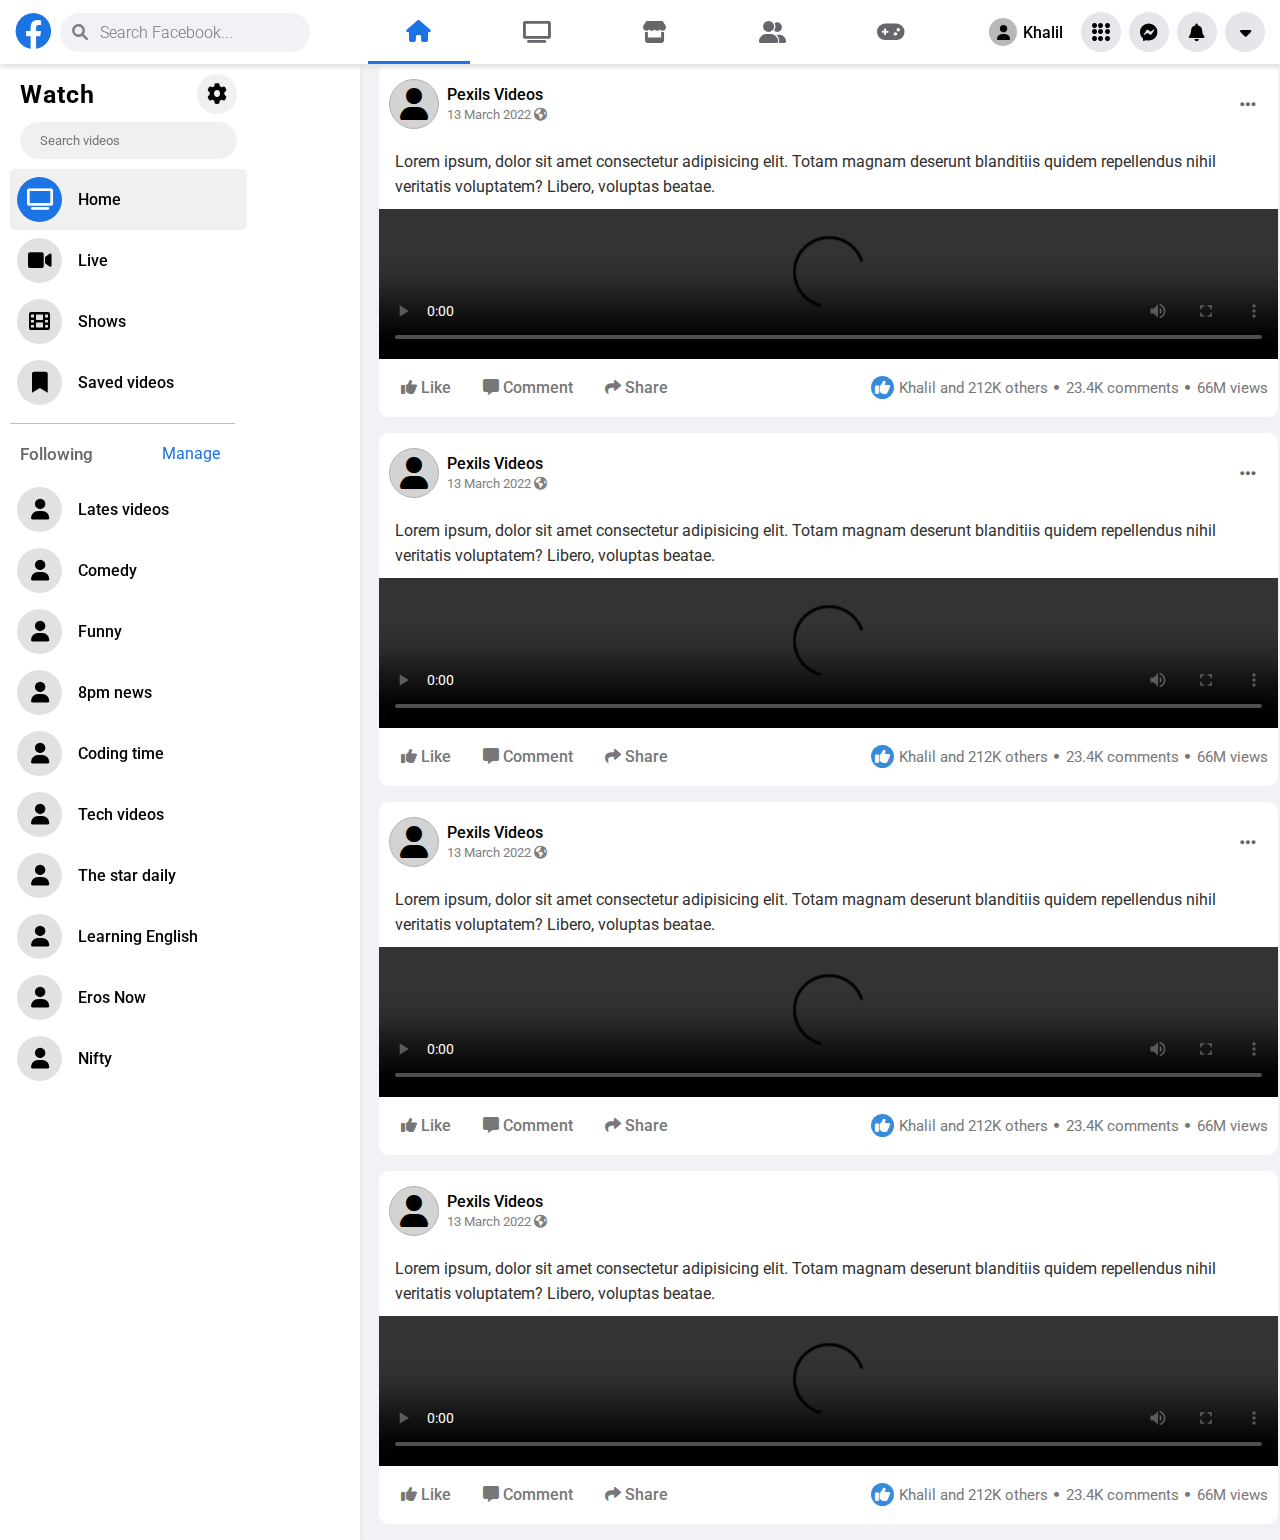
==== commit 867dc7e5: "removed bugs in header and home page" ====
--- a/pages/games.html
+++ b/pages/games.html
@@ -14,118 +14,137 @@
     <title>Watch | facebook</title>
 </head>
 <body>
-
     <!-- header -->
     <header>
-        <div class="logo-icons">
-            <i class="logo fa-brands fa-facebook"></i>
-            <i id="logo-search-btn" class="fa-solid fa-magnifying-glass"></i>
-
-            <form action="" class="temp-form">
-                <i class="search fa-solid fa-magnifying-glass"></i>
-                <input type="text" id="temp-input" placeholder="Search Facebook...">
-            </form>
-
-
-            <!-- recent search  -->
+        <!-- logo & serach -->
+        <div class="logo-wrapper">
+            <i class="logo-icon fa-brands fa-facebook"></i>
+            
+            <i class="fa-solid fa-arrow-left-long" id="search-close-btn"></i>
+            <i class="search-icon-2 fa-solid fa-magnifying-glass" id="logo-search-btn-1" ></i>
+
+            <div class="form-wrapper form-1">
+                <form action="" class="form">
+                    <i class="search-icon fa-solid fa-magnifying-glass" id="logo-search-btn" ></i>
+                    <input type="text" id="" class="search-input-feild" placeholder="Search Facebook...">
+                </form>
+            </div>
+            
             <div class="recent-search">
-                <!-- <div class="form"> -->
-                    <form class="form">
-                        <i class="fa-solid fa-arrow-left" id="rs-back-btn"></i>
-                        <input type="text" placeholder="Search Facebook">
+                <div class="form-wrapper-2">
+                    <i class="fa-solid fa-arrow-left-long" id="search-close-btn-2"></i>
+                    <form action="" class="form-2">
+                        <i class="search-icon fa-solid fa-magnifying-glass" id="logo-search-btn" ></i>
+                        <input type="text" id="" class="search-input-feild feild-2" placeholder="Search Facebook...">
                     </form>
-
-                    <div class="header">
-                        <h4>Recent Searches</h4>
-                        <button>Edit</button>
-                    </div>
-
-                    <div class="search-terms">
-                        <div class="term">
-                            <p><i class="fa-solid fa-circle-user"></i>Knowlege is power</p>
-                            <i class="remove-rs-term fa-solid fa-xmark"></i>
-                        </div>
-
-                        <div class="term">
-                            <p><i class="fa-solid fa-circle-user"></i>Kam Air</p>
-                            <i class="remove-rs-term fa-solid fa-xmark"></i>
-                        </div>
-
-                        <div class="term">
-                            <p><i class="fa-solid fa-circle-user"></i>Mark Z.</p>
-                            <i class="remove-rs-term fa-solid fa-xmark"></i>
-                        </div>
-
-                        <div class="term">
-                            <p><i class="fa-solid fa-circle-user"></i>Books</p>
-                            <i class="remove-rs-term fa-solid fa-xmark"></i>
-                        </div>
-
-                        <div class="term">
-                            <p><i class="fa-solid fa-circle-user"></i>Coding</p>
-                            <i class="remove-rs-term fa-solid fa-xmark"></i>
-                        </div>
-
-                        <div class="term">
-                            <p><i class="fa-solid fa-circle-user"></i>Javascript groups</p>
-                            <i class="remove-rs-term fa-solid fa-xmark"></i>
-                        </div>
-                    </div>
-                <!-- </div> -->
+                </div>
+
+                <div class="header">
+                    <h4 class="font_weight_500">Recent Searches</h4>
+                    <button class="search-history-edit-btn">Edit</button>
+                </div>
+
+                <div class="search-terms">
+                    <div class="term">
+                        <p class="term-text"><i class="fa-solid fa-circle-user"></i>Knowlege is power</p>
+                        <i class="remove-rs-term fa-solid fa-xmark"></i>
+                    </div>
+
+                    <div class="term">
+                        <p class="term-text"><i class="fa-solid fa-circle-user"></i>Books</p>
+                        <i class="remove-rs-term fa-solid fa-xmark"></i>
+                    </div>
+
+                    <div class="term">
+                        <p class="term-text"><i class="fa-solid fa-circle-user"></i>Books</p>
+                        <i class="remove-rs-term fa-solid fa-xmark"></i>
+                    </div>
+
+                    <div class="term">
+                        <p class="term-text"><i class="fa-solid fa-circle-user"></i>Books</p>
+                        <i class="remove-rs-term fa-solid fa-xmark"></i>
+                    </div>
+
+                    <div class="term">
+                        <p class="term-text"><i class="fa-solid fa-circle-user"></i>Coding</p>
+                        <i class="remove-rs-term fa-solid fa-xmark"></i>
+                    </div>
+
+                    <div class="term">
+                        <p class="term-text"><i class="fa-solid fa-circle-user"></i>Javascript groups</p>
+                        <i class="remove-rs-term fa-solid fa-xmark"></i>
+                    </div>
+                </div> 
             </div>
         </div>
-
+        <!-- logo & serach end -->
+
+        <!-- page links -->
         <div class="page-icons">
-            <a href="../index.html" class="page_link">
-                <i class="fa-solid fa-house"></i>
+            <a href="../index.html" class="page_link active">
+                <i class="page-icon fa-solid fa-house"></i>
             </a>
             <a href="./watch.html" class="page_link">
-                <i class="fa-solid fa-tv"></i>
+                <i class="page-icon fa-solid fa-tv"></i>
             </a>
             <a href="./marketplace.html" class="page_link">
-                <i class="fa-solid fa-store"></i>
+                <i class="page-icon fa-solid fa-store"></i>
             </a>
             <a href="./groups.html" class="page_link">
-                <i class="fa-solid fa-user-group"></i>
+                <i class="page-icon fa-solid fa-user-group"></i>
             </a>
-            <a href="./games.html" class="page_link active" id="game_btn">
-                <i class="fa-solid fa-gamepad"></i></i>
+            <a href="./games.html" class="page_link" id="game_btn">
+                <i class="page-icon fa-solid fa-gamepad"></i></i>
             </a>
             <a href="./notifications.html" id="bookmark_toggle_btn" class="bookmark_toggle_btn">
-                <i class="fa-solid fa-bars"></i>
+                <i class="page-icon fa-solid fa-bars"></i>
             </a>
         </div>
+        <!-- page links end -->
         
-
+        <!-- profile icons -->
         <div class="profile-icons">
-            <a href="./profile.html" class="user">
-                <i class="fa-solid fa-user"></i><span>Khalil</span>
+            <a href="./profile.html" class="user-profile-link">
+                <i class=" avatar_round_28 fa-solid fa-user"></i><span>Khalil</span>
             </a>
             
-            <i id="mega-menu-btn" class="fa-solid fa-braille"></i>
-            <i id="create_menu_btn" class="fa-solid fa-plus"></i>
-            <i id="messenger_menu_btn" class="fa-brands fa-facebook-messenger"></i>
-            <i id="notification-menu-btn" class="fa-solid fa-bell"></i>
-            <i id="user-menu-btn" class="fa-solid fa-caret-down"></i>
+            <div id="mega-menu-btn" class="avatar_round_40 mega-menu-btn">
+                <i class="fa-solid fa-circle"></i>
+                <i class="fa-solid fa-circle"></i>
+                <i class="fa-solid fa-circle"></i>
+
+                <i class="fa-solid fa-circle"></i>
+                <i class="fa-solid fa-circle"></i>
+                <i class="fa-solid fa-circle"></i>
+
+                <i class="fa-solid fa-circle"></i>
+                <i class="fa-solid fa-circle"></i>
+                <i class="fa-solid fa-circle"></i>
+            </div>
+            <i id="create_menu_btn" class="avatar_round_40 fa-solid fa-plus"></i>
+            <i id="messenger_menu_btn" class="avatar_round_40 fa-brands fa-facebook-messenger"></i>
+            <i id="notification-menu-btn" class="avatar_round_40 fa-solid fa-bell"></i>
+            <i id="user-menu-btn" class="avatar_round_40 fa-solid fa-caret-down"></i>
         </div>
+        <!-- profile icons end -->
 
         <!-- user-menu -->
         <div class="user-menu">
             <a href="./profile.html" class="item profile-link">
-                <i class="fa fa-user"></i>
+                <i class="avatar_user_60 fa fa-user"></i>
                 <div>
-                    <p>Khalil Ahmad</p>
-                    <span>See your profile</span>
+                    <p class="text_primary text_l font_weight_500">Khalil Ahmad</p>
+                    <span class="text_secondary text_s font_weight_300">See your profile</span>
                 </div>
             </a>
 
             <div class="divider"></div>
 
             <div class="item feedback">
-                <i class="fa-solid fa-circle-info"></i>
+                <i class="avatar_round_36 fa-solid fa-circle-info"></i>
                 <div>
-                    <p>Give Feedback</p>
-                    <span>Help us improve Facebook.</span>
+                    <p class="text_primary text_m font_weight_500">Give Feedback</p>
+                    <span class="text_secondary text_s font_weight_300" >Help us improve Facebook.</span>
                 </div>
             </div>
 
@@ -133,8 +152,8 @@
 
             <div class="item settings">
                 <div class="name">
-                    <i class="fa-solid fa-gear"></i>
-                    <p>Settings & Privacy</p>
+                    <i class="avatar_round_36 fa-solid fa-gear"></i>
+                    <p class="text_primary text_m font_weight_500">Settings & Privacy</p>
                 </div>
                 
                 <i class="fa-solid fa-chevron-right"></i>
@@ -142,8 +161,8 @@
 
             <div class="item settings">
                 <div class="name">
-                    <i class="fa-solid fa-circle-question"></i>
-                    <p>Help & Support</p>
+                    <i class="avatar_round_36 fa-solid fa-circle-question"></i>
+                    <p class="text_primary text_m font_weight_500">Help & Support</p>
                 </div>
 
                 <i class="fa-solid fa-chevron-right"></i>
@@ -151,60 +170,61 @@
 
             <div class="item settings">
                 <div class="name">
-                    <i class="fa-solid fa-moon"></i>
-                    <p>Display & accessibility</p>
+                    <i class="avatar_round_36 fa-solid fa-moon"></i>
+                    <p class="text_primary text_m font_weight_500">Display & accessibility</p>
                 </div>
 
                 <i class="fa-solid fa-chevron-right"></i>
             </div>
 
             <a href="../login.html" class="item logout">
-                <i class="fa-solid fa-right-from-bracket"></i>
-                <p>Log out</p>
+                <i class="avatar_round_36 fa-solid fa-right-from-bracket"></i>
+                <p class="text_primary text_m font_weight_500">Log out</p>
             </a>
 
             <div class="footer-links">
-                <a href="#">Privacy</a>
+                <a href="#" class="text_secondary text_s font_weight_300" href="#">Privacy</a>
                 <span>.</span>
-                <a href="#">Terms</a>
+                <a href="#" class="text_secondary text_s font_weight_300" href="#">Terms</a>
                 <span>.</span>
-                <a href="#">Adversity</a>
+                <a href="#" class="text_secondary text_s font_weight_300" href="#">Adversity</a>
                 <span>.</span>
-                <a href="#">Ad choices</a>
+                <a href="#" class="text_secondary text_s font_weight_300" href="#">Ad choices</a>
                 <span>.</span>
-                <a href="#">Cookies</a>
+                <a href="#" class="text_secondary text_s font_weight_300" href="#">Cookies</a>
                 <span>.</span>
-                <a href="#">More</a>
+                <a href="#" class="text_secondary text_s font_weight_300" href="#">More</a>
                 <span>.</span>
-                <a href="#">Meta &copf; 2022</a>
+                <a href="#" class="text_secondary text_s font_weight_300" href="#">Meta &copf; 2022</a>
             </div>
         </div>
+        <!-- user-menu end -->
 
         <!-- Notifications Menu -->
         <div class="notification-menu thin-scrollbar">
             <div class="header">
-                <h3>Notifications</h3>
-                <i class="fa-solid fa-ellipsis"></i>
+                <p class="text_primary text_xlg font_weight_600">Notifications</p>
+                <i class="avatar_round_32 fa-solid fa-ellipsis"></i>
             </div>
 
             <!-- filter buttons -->
             <div class="filter-btns">
-                <button>All</button>
-                <button>Unread</button>
+                <button class="btn_auto text_m text_primary font_weight_500 active">All</button>
+                <button class="btn_auto text_m text_primary font_weight_500">Unread</button>
             </div>
 
             <!-- new -->
             <div class="noti-wrapper">
-                <div class="text">
-                    <p>New</p>
-                    <a href="./notifications.html">See All</a>
+                <div class="notification-type">
+                    <p class="text_lg text_primary font_weight_500">New</p>
+                    <a class="btn_link" href="./pages/notifications.html">See All</a>
                 </div>
 
                 <a href="#" class="noti-box">
-                    <i class="user fa-solid fa-users"></i>
+                    <i class="avatar_round_56 user fa-solid fa-users"></i>
                     <article>
-                        <p><span class="user">Ahmad</span> posted in <span class="user">Developer group</span></p>
-                        <p class="post-time">2 hours ago</p>
+                        <p><span class="font_weight_500">Ahmad</span> posted in <span class="font_weight_500">Developer group</span></p>
+                        <p class="text_theme text_s font_weight_500">2 hours ago</p>
                     </article>
                     <i class="indicator fa-solid fa-circle"></i>
                 </a>
@@ -212,48 +232,48 @@
 
             <!-- friend requests -->
             <div class="noti-wrapper friend-request">
-                <div class="text">
-                    <p>Freinds Requests</p>
-                    <a href="./pages/notifications.html">See All</a>
+                <div class="notification-type">
+                    <p class="text_lg text_primary font_weight_500">Freinds Requests</p>
+                    <a class="btn_link" href="./pages/notifications.html">See All</a>
                 </div>
 
                 <a href="#" class="noti-box">
-                    <i class="user fa-solid fa-users"></i>
+                    <i class="avatar_round_56 user fa-solid fa-users"></i>
                     <article>
-                        <p><span class="user">Mark Z.</span> friend request</p>
+                        <p><span class="font_weight_500">Mark Z.</span> friend request</p>
                         <p class="post-time">2 hours ago</p>
-                        <p class="no-of-mf">43 mutual friends</p>
-                        <div class="btn">
-                            <button class="primary-btn">Confirm</button>
-                            <button class="secondary-btn">Delete</button>
+                        <p class="text_theme text_s font_weight_500">43 mutual friends</p>
+                        <div class="fr-buttons">
+                            <button class="primary_btn">Confirm</button>
+                            <button class="secondary_btn">Delete</button>
                         </div>
                     </article>
                     <i class="indicator fa-solid fa-circle"></i>
                 </a>
 
                 <a href="#" class="noti-box">
-                    <i class="user fa-solid fa-users"></i>
+                    <i class="avatar_round_56 fa-solid fa-users"></i>
                     <article>
-                        <p><span class="user">Mustafa A.</span> friend request</p>
+                        <p><span class="font_weight_500">Mustafa A.</span> friend request</p>
                         <p class="post-time">yesterday</p>
-                        <p class="no-of-mf">43 mutual friends</p>
-                        <div class="btn">
-                            <button class="primary-btn">Confirm</button>
-                            <button class="secondary-btn">Delete</button>
+                        <p class="text_theme text_s font_weight_500">43 mutual friends</p>
+                        <div class="fr-buttons">
+                            <button class="primary_btn">Confirm</button>
+                            <button class="secondary_btn">Delete</button>
                         </div>
                     </article>
                     <i class="indicator fa-solid fa-circle"></i>
                 </a>
 
                 <a href="#" class="noti-box">
-                    <i class="user fa-solid fa-users"></i>
+                    <i class="avatar_round_56 fa-solid fa-users"></i>
                     <article>
-                        <p><span class="user">John Doe</span> friend request</p>
+                        <p><span class="text_lg font_weight_500">John Doe</span> friend request</p>
                         <p class="post-time">2 day ago</p>
-                        <p class="no-of-mf">43 mutual friends</p>
-                        <div class="btn">
-                            <button class="primary-btn">Confirm</button>
-                            <button class="secondary-btn">Delete</button>
+                        <p class="text_theme text_s font_weight_500">43 mutual friends</p>
+                        <div class="fr-buttons">
+                            <button class="primary_btn">Confirm</button>
+                            <button class="secondary_btn">Delete</button>
                         </div>
                     </article>
                     <i class="indicator fa-solid fa-circle"></i>
@@ -262,401 +282,535 @@
 
             <!-- earlier -->
             <div class="noti-wrapper">
-                <div class="text">
-                    <p>Earlier</p>
+                <div class="notification-type">
+                    <p class="text_lg text_primary font_weight_500">Earlier</p>
                 </div>
 
                 <a href="#" class="noti-box">
-                    <i class="user fa-solid fa-user"></i>
+                    <i class="avatar_round_56 fa-solid fa-user"></i>
                     <article>
-                        <p><span class="user">Ahmad</span> posted in <span class="user">Developer group</span></p>
-                        <p class="post-time">2 hours ago</p>
+                        <p><span class="text_lg font_weight_500">Ahmad</span> posted in <span class="text_lg font_weight_500">Developer group</span></p>
+                        <p class="text_theme text_s font_weight_500">2 hours ago</p>
                     </article>
                     <i class="indicator fa-solid fa-circle"></i>
                 </a>
                 <a href="#" class="noti-box">
-                    <i class="user fa-solid fa-user"></i>
+                    <i class="avatar_round_56 fa-solid fa-user"></i>
                     <article>
-                        <p><span class="user">Ahmad</span> posted in <span class="user">Developer group</span></p>
-                        <p class="post-time">2 hours ago</p>
+                        <p><span class="text_lg font_weight_500">Ahmad</span> posted in <span class="text_lg font_weight_500">Developer group</span></p>
+                        <p class="text_theme text_s font_weight_500">2 hours ago</p>
                     </article>
                     <i class="indicator fa-solid fa-circle"></i>
                 </a>
 
                 <a href="#" class="noti-box">
-                    <i class="user fa-solid fa-user"></i>
+                    <i class="avatar_round_56 fa-solid fa-user"></i>
                     <article>
-                        <p><span class="user">Ahmad</span> posted in <span class="user">Developer group</span></p>
-                        <p class="post-time">2 hours ago</p>
+                        <p><span class="text_lg font_weight_500">Ahmad</span> posted in <span class="text_lg font_weight_500">Developer group</span></p>
+                        <p class="text_theme text_s font_weight_500">2 hours ago</p>
                     </article>
                     <i class="indicator fa-solid fa-circle"></i>
                 </a>
 
                 <a href="#" class="noti-box">
-                    <i class="user fa-solid fa-user"></i>
+                    <i class="avatar_round_56 fa-solid fa-user"></i>
                     <article>
-                        <p><span class="user">Ahmad</span> posted in <span class="user">Developer group</span></p>
-                        <p class="post-time">2 hours ago</p>
+                        <p><span class="text_lg font_weight_500">Ahmad</span> posted in <span class="text_lg font_weight_500">Developer group</span></p>
+                        <p class="text_theme text_s font_weight_500">2 hours ago</p>
                     </article>
                     <i class="indicator fa-solid fa-circle"></i>
                 </a>
 
                 <a href="#" class="noti-box">
-                    <i class="user fa-solid fa-user"></i>
+                    <i class="avatar_round_56 fa-solid fa-user"></i>
                     <article>
-                        <p><span class="user">Ahmad</span> posted in <span class="user">Developer group</span></p>
-                        <p class="post-time">2 hours ago</p>
+                        <p><span class="text_lg font_weight_500">Ahmad</span> posted in <span class="text_lg font_weight_500">Developer group</span></p>
+                        <p class="text_theme text_s font_weight_500">2 hours ago</p>
                     </article>
                     <i class="indicator fa-solid fa-circle"></i>
                 </a>
             </div>
-
-
         </div>
 
         <!-- messenger-menu -->
         <div class="messenger-menu thin-scrollbar">
-            <div class="header">
-                <h4>Messenger</h4>
-                <div class="icons">
-                    <i class="fa-solid fa-ellipsis"></i>
-                    <i class="fa-solid fa-maximize"></i>
-                    <i class="fa-solid fa-video"></i>
-                    <i class="fa-solid fa-square-pen"></i>
-                </div>
-            </div>
-
-            <form action="">
-                <input type="text" placeholder="Search Messenger">
-            </form>
-
-            <div class="friends-message">
-                <div class="box">
-                    <i class="fa-solid fa-user"></i>
-                    <div>
-                        <p class="name">Ahmad Ali</p>
-                        <p class="last-message">Ahmad Called you <span>.</span> <span>5 d</span></p>
-                    </div>
-                    <i class="online-ind fa-solid fa-circle"></i>
-                </div>
-
-                <div class="box">
-                    <i class="fa-solid fa-user"></i>
-                    <div>
-                        <p class="name">Ahmad Ali</p>
-                        <p class="last-message">Ahmad Called you <span>.</span> <span>5 d</span></p>
-                    </div>
-                    <i class="seen-ind fa-solid fa-user"></i>
-                    <i class="online-ind fa-solid fa-circle"></i>
-                </div>
-
-                <div class="box">
-                    <i class="fa-solid fa-user"></i>
-                    <div>
-                        <p class="name">Ahmad Ali</p>
-                        <p class="last-message">Ahmad Called you <span>.</span> <span>5 d</span></p>
-                    </div>
-                    <i class="seen-ind fa-solid fa-user"></i>
-                    <i class="online-ind fa-solid fa-circle"></i>
-                </div>
-
-                <div class="box">
-                    <i class="fa-solid fa-user"></i>
-                    <div>
-                        <p class="name">Ahmad Ali</p>
-                        <p class="last-message">Ahmad Called you <span>.</span> <span>5 d</span></p>
-                    </div>
-                    <i class="offline-ind fa-solid fa-circle"></i>
-                </div>
-
-                <div class="box">
-                    <i class="fa-solid fa-user"></i>
-                    <div>
-                        <p class="name">Ahmad Ali</p>
-                        <p class="last-message">Ahmad Called you <span>.</span> <span>5 d</span></p>
-                    </div>
-                    <i class="seen-ind fa-solid fa-user"></i>
-                    <i class="online-ind fa-solid fa-circle"></i>
-                </div>
-
-                <div class="box">
-                    <i class="fa-solid fa-user"></i>
-                    <div>
-                        <p class="name">Ahmad Ali</p>
-                        <p class="last-message">Ahmad Called you <span>.</span> <span>5 d</span></p>
-                    </div>
-                    <i class="offline-ind fa-solid fa-circle"></i>
-                </div>
-
-                <div class="box">
-                    <i class="fa-solid fa-user"></i>
-                    <div>
-                        <p class="name">Ahmad Ali</p>
-                        <p class="last-message">Ahmad Called you <span>.</span> <span>5 d</span></p>
-                    </div>
-                    <i class="seen-ind fa-solid fa-user"></i>
-                    <i class="online-ind fa-solid fa-circle"></i>
-                </div>
-
-                <div class="box">
-                    <i class="fa-solid fa-user"></i>
-                    <div>
-                        <p class="name">Ahmad Ali</p>
-                        <p class="last-message">Ahmad Called you <span>.</span> <span>5 d</span></p>
-                    </div>
-                    <i class="online-ind fa-solid fa-circle"></i>
-                </div>
-
-                <div class="box">
-                    <i class="fa-solid fa-user"></i>
-                    <div>
-                        <p class="name">Ahmad Ali</p>
-                        <p class="last-message">Ahmad Called you <span>.</span> <span>5 d</span></p>
-                    </div>
-                    <i class="seen-ind fa-solid fa-user"></i>
-                    <i class="online-ind fa-solid fa-circle"></i>
-                </div>
-
-                <div class="box">
-                    <i class="fa-solid fa-user"></i>
-                    <div>
-                        <p class="name">Ahmad Ali</p>
-                        <p class="last-message">Ahmad Called you <span>.</span> <span>5 d</span></p>
-                    </div>
-                    <i class="offline-ind fa-solid fa-circle"></i>
-                </div>
-            </div>
+            <div class="messenger-menu__wrapper">
+                <!-- menu header  -->
+                <div class="messenger-menu__header">
+                    <p class="text_xlg text_primary font_weight_600 menu-title">Messenger</p>
+                    
+                    <div class="header_icons">
+                        <i class="avatar_round_32 fa-solid fa-ellipsis"></i>
+                        <i class="avatar_round_32 fa-solid fa-maximize"></i>
+                        <i class="avatar_round_32 fa-solid fa-video"></i>
+                        <i class="avatar_round_32 fa-solid fa-square-pen"></i>
+                    </div>
+                </div>
+                <!-- menu header end -->
+
+                <!-- form -->
+                <form action="">
+                    <input type="text" placeholder="Search Messenger">
+                </form>
+                <!-- form end -->
+
+                <!-- notifications item -->
+                <div class="messenger-menu__body">
+                    <div class="message_box">
+                        <div class="user_avatar">
+                            <i class="avatar_round_56 fa-solid fa-user"></i>
+                            <i class="online fa-solid fa-circle"></i>
+                        </div>
+    
+                        <div>
+                            <p class="text_primary text_m font_weight_400">Ahmad Ali</p>
+                            <p class="text_secondary text_s font_weight_300">messege sent<span>.</span> <span>5 d</span></p>
+                        </div>
+                        <i class="avatar_round_16 sent_msg fa-solid fa-check"></i>
+                    </div>
+    
+                    <div class="message_box">
+                        <div class="user_avatar">
+                            <i class="avatar_round_56 fa-solid fa-user"></i>
+                            <i class="online fa-solid fa-circle"></i>
+                        </div>
+    
+                        <div>
+                            <p class="text_primary text_m font_weight_400">Ahmad Ali</p>
+                            <p class="text_secondary text_s font_weight_300">message delivered<span>.</span> <span>3 m</span></p>
+                        </div>
+                        <i class="avatar_round_16 delivered_msg fa-solid fa-circle-check"></i>
+                    </div>
+
+                    <div class="message_box">
+                        <div class="user_avatar">
+                            <i class="avatar_round_56 fa-solid fa-user"></i>
+                            <i class="online fa-solid fa-circle"></i>
+                        </div>
+    
+                        <div>
+                            <p class="text_primary text_m font_weight_400">Ahmad Ali</p>
+                            <p class="text_secondary text_s font_weight_300">message delivered<span>.</span> <span>3 m</span></p>
+                        </div>
+                        <i class="avatar_round_16 delivered_msg fa-solid fa-circle-check"></i>
+                    </div>
+
+                    <div class="message_box">
+                        <div class="user_avatar">
+                            <i class="avatar_round_56 fa-solid fa-user"></i>
+                            <i class="online fa-solid fa-circle"></i>
+                        </div>
+    
+                        <div>
+                            <p class="text_primary text_m font_weight_400">Ahmad Ali</p>
+                            <p class="text_secondary text_s font_weight_300">message delivered<span>.</span> <span>3 m</span></p>
+                        </div>
+                        <i class="avatar_round_16 delivered_msg fa-solid fa-circle-check"></i>
+                    </div>
+
+                    <div class="message_box">
+                        <div class="user_avatar">
+                            <i class="avatar_round_56 fa-solid fa-user"></i>
+                            <i class="online fa-solid fa-circle"></i>
+                        </div>
+    
+                        <div>
+                            <p class="text_primary text_m font_weight_400">Ahmad Ali</p>
+                            <p class="text_secondary text_s font_weight_300">message delivered<span>.</span> <span>3 m</span></p>
+                        </div>
+                        <i class="avatar_round_16 delivered_msg fa-solid fa-circle-check"></i>
+                    </div>
+
+                    <div class="message_box">
+                        <div class="user_avatar">
+                            <i class="avatar_round_56 fa-solid fa-user"></i>
+                            <i class="online fa-solid fa-circle"></i>
+                        </div>
+    
+                        <div>
+                            <p class="text_primary text_m font_weight_400">Ahmad Ali</p>
+                            <p class="text_secondary text_s font_weight_300">message delivered<span>.</span> <span>3 m</span></p>
+                        </div>
+                        <i class="avatar_round_16 delivered_msg fa-solid fa-circle-check"></i>
+                    </div>
+
+                    <div class="message_box">
+                        <div class="user_avatar">
+                            <i class="avatar_round_56 fa-solid fa-user"></i>
+                            <i class="online fa-solid fa-circle"></i>
+                        </div>
+    
+                        <div>
+                            <p class="text_primary text_m font_weight_400">Ahmad Ali</p>
+                            <p class="text_secondary text_s font_weight_300">message delivered<span>.</span> <span>3 m</span></p>
+                        </div>
+                        <i class="avatar_round_16 delivered_msg fa-solid fa-circle-check"></i>
+                    </div>
+    
+    
+                    <div class="message_box">
+                        <div class="user_avatar">
+                            <i class="avatar_round_56 fa-solid fa-user"></i>
+                            <i class="online fa-solid fa-circle"></i>
+                        </div>
+                        <div>
+                            <p class="name">Ahmad Ali</p>
+                            <p class="text_secondary text_s font_weight_300">Ahmad Called you <span>.</span> <span>5 d</span></p>
+                        </div>
+                        <i class="avatar_round_16 seen_msg fa-solid fa-user"></i>
+                    </div>
+    
+                    <div class="message_box">
+                        <div class="user_avatar">
+                            <i class="avatar_round_56 fa-solid fa-user"></i>
+                            <i class="online fa-solid fa-circle"></i>
+                        </div>
+                        <div>
+                            <p class="name">Ahmad Ali</p>
+                            <p class="text_secondary text_s font_weight_300">Ahmad Called you <span>.</span> <span>5 d</span></p>
+                        </div>
+                        <i class="avatar_round_16 seen_msg fa-solid fa-user"></i>
+                    </div>
+    
+                    <div class="message_box">
+                        <div class="user_avatar">
+                            <i class="avatar_round_56 fa-solid fa-user"></i>
+                            <i class="online fa-solid fa-circle"></i>
+                        </div>
+                        <div>
+                            <p class="name">Ahmad Ali</p>
+                            <p class="text_secondary text_s font_weight_300">Ahmad Called you <span>.</span> <span>5 d</span></p>
+                        </div>
+                    </div>
+    
+                    <div class="message_box">
+                        <div class="user_avatar">
+                            <i class="avatar_round_56 fa-solid fa-user"></i>
+                            <i class="online fa-solid fa-circle"></i>
+                        </div>
+                        <div>
+                            <p class="name">Ahmad Ali</p>
+                            <p class="text_secondary text_s font_weight_300">Ahmad Called you <span>.</span> <span>5 d</span></p>
+                        </div>
+                        <i class="avatar_round_16 seen_msg fa-solid fa-user"></i>
+                    </div>
+    
+                    <div class="message_box">
+                        <div class="user_avatar">
+                            <i class="avatar_round_56 fa-solid fa-user"></i>
+                            <i class="online fa-solid fa-circle"></i>
+                        </div>
+                        <div>
+                            <p class="name">Ahmad Ali</p>
+                            <p class="text_secondary text_s font_weight_300">Ahmad Called you <span>.</span> <span>5 d</span></p>
+                        </div>
+                    </div>
+    
+                    <div class="message_box">
+                        <div class="user_avatar">
+                            <i class="avatar_round_56 fa-solid fa-user"></i>
+                            <i class="online fa-solid fa-circle"></i>
+                        </div>
+                        <div>
+                            <p class="name">Ahmad Ali</p>
+                            <p class="text_secondary text_s font_weight_300">Ahmad Called you <span>.</span> <span>5 d</span></p>
+                        </div>
+                        <i class="avatar_round_16 seen_msg fa-solid fa-user"></i>
+                    </div>
+    
+                    <div class="message_box">
+                        <div class="user_avatar">
+                            <i class="avatar_round_56 fa-solid fa-user"></i>
+                            <i class="online fa-solid fa-circle"></i>
+                        </div>
+                        <div>
+                            <p class="name">Ahmad Ali</p>
+                            <p class="text_secondary text_s font_weight_300">Ahmad Called you <span>.</span> <span>5 d</span></p>
+                        </div>
+                        <i class="avatar_round_16 seen_msg fa-solid fa-user"></i>
+                    </div>
+    
+                    <div class="message_box">
+                        <div class="user_avatar">
+                            <i class="avatar_round_56 fa-solid fa-user"></i>
+                            <i class="online fa-solid fa-circle"></i>
+                        </div>
+                        <div>
+                            <p class="name">Ahmad Ali</p>
+                            <p class="text_secondary text_s font_weight_300">Ahmad Called you <span>.</span> <span>5 d</span></p>
+                        </div>
+                        <i class="avatar_round_16 seen_msg fa-solid fa-user"></i>
+                    </div>
+    
+                    <div class="message_box">
+                        <div class="user_avatar">
+                            <i class="avatar_round_56 fa-solid fa-user"></i>
+                            <i class="online fa-solid fa-circle"></i>
+                        </div>
+                        <div>
+                            <p class="name">Ahmad Ali</p>
+                            <p class="text_secondary text_s font_weight_300">Ahmad Called you <span>.</span> <span>5 d</span></p>
+                        </div>
+                    </div>
+                </div>
+                <!-- notification item end -->
+            </div>
+
+            <!-- link to messenger -->
+            <a href="#" class="messenger-link">See all in Messenger</a>
         </div>
-
-        <!-- mega menu -->
+        <!-- messenger-menu end-->
+
+        <!-- mega-menu -->
         <div class="mega-menu">
-            <h3>Menu</h3>
-            <div class="content">
-                <div class="menu thin-scrollbar">
-                    <form action="" class="menu-form">
-                        <input type="text" placeholder="Search Menu">
-                    </form>
-
-                    <div class="social">
-                        <h5 class="title">Social</h5>
-
-                        <a href="#" class="item">
-                            <i class="event fa-solid fa-calendar"></i>
-                            <article>
-                                <p class="name">Event</p>
-                                <span class="about">
-                                    Lorem ipsum dolor sit amet consectetur adipisicing elit.
-                                </span>
-                            </article>
-                        </a>
-
-                        <a href="#" class="item">
-                            <i class="friends fa-solid fa-user-group"></i>
-                            <article>
-                                <p class="name">Friends</p>
-                                <span class="about">
-                                    Lorem ipsum dolor sit amet consectetur adipisicing elit.
-                                </span>
-                            </article>
-                        </a>
-
-                        <a href="#" class="item">
-                            <i class="group fa-solid fa-users"></i>
-                            <article>
-                                <p class="name">Groups</p>
-                                <span class="about">
-                                    Lorem ipsum dolor sit amet consectetur adipisicing elit.
-                                </span>
-                            </article>
-                        </a>
-                    </div>
-
-                    <div class="divider"></div>
-
-                    <div class="entertainment social">
-                        <h5 class="title">Entertainment</h5>
-
-                        <a href="#" class="item">
-                            <i class="event fa-solid fa-gamepad"></i>
-                            <article>
-                                <p class="name">Game</p>
-                                <span class="about">
-                                    Lorem ipsum dolor sit amet consectetur adipisicing elit.
-                                </span>
-                            </article>
-                        </a>
-
-                        <a href="#" class="item">
-                            <i class="friends fa-solid fa-tv"></i>
-                            <article>
-                                <p class="name">Watch</p>
-                                <span class="about">
-                                    Lorem ipsum dolor sit amet consectetur adipisicing elit.
-                                </span>
-                            </article>
-                        </a>
-                    </div>
-
-                    <div class="divider"></div>
-
-                    <div class="entertainment social">
-                        <h5 class="title">Personal</h5>
-
-                        <a href="#" class="item">
-                            <i class="event fa-solid fa-bookmark"></i>
-                            <article>
-                                <p class="name">Saved</p>
-                                <span class="about">
-                                    Lorem ipsum dolor sit amet consectetur adipisicing elit.
-                                </span>
-                            </article>
-                        </a>
-
-                        <a href="#" class="item">
-                            <i class="friends fa-solid fa-cloud-sun-rain"></i>
-                            <article>
-                                <p class="name">Weather</p>
-                                <span class="about">
-                                    Lorem ipsum dolor sit amet consectetur adipisicing elit.
-                                </span>
-                            </article>
-                        </a>
-                    </div>
-
-                    <div class="divider"></div>
-
-                    <div class="entertainment social">
-                        <h5 class="title">More From Meta</h5>
-
-                        <a href="#" class="item">
-                            <i class="group fa-brands fa-facebook-messenger"></i>
-                            <article>
-                                <p class="name">Messenger</p>
-                                <span class="about">
-                                    Lorem ipsum dolor sit amet consectetur adipisicing elit.
-                                </span>
-                            </article>
-                        </a>
-
-                        <a href="#" class="item">
-                            <i class="friends fa-brands fa-facebook-messenger"></i>
-                            <article>
-                                <p class="name">Messenger for kids</p>
-                                <span class="about">
-                                    Lorem ipsum dolor sit amet consectetur adipisicing elit.
-                                </span>
-                            </article>
-                        </a>
-                    </div>
-
-                </div>
-
-                <div class="create">
-                    <h5 class="title">Create</h5>
-
-                    <a href="#" class="item">
-                        <i class="fa-solid fa-square-pen"></i>
-                        <span>Post</span>
-                    </a>
-
-                    <a href="#" class="item">
-                        <i class="fa-solid fa-book-open"></i>
-                        <span>Story</span>
-                    </a>
-                    
-                    <a href="#" class="item">
-                        <i class="fa-solid fa-video"></i>
-                        <span>Story</span>
-                    </a>
-
-                    <div class="divider"></div>
-
-                    <a href="#" class="item">
-                        <i class="fa-solid fa-flag"></i>
-                        <span>Page</span>
-                    </a>
-
-                    <a href="#" class="item">
-                        <i class="fa-solid fa-users"></i>
-                        <span>Group</span>
-                    </a>
-
-                    <a href="#" class="item">
-                        <i class="fa-solid fa-calendar-plus"></i>
-                        <span>Event</span>
-                    </a>
-                    
-                </div>
-            </div>
+            <h3 class="menu-title text_primary text_xlg font_weight_700">Menu</h3>
+            <!-- left column -->
+            <div class="menu thin-scrollbar">
+                <form action="" class="menu-form">
+                    <input type="text" placeholder="Search Menu">
+                </form>
+
+                <div class="social">
+                    <h3 class="text_primary font_weight_500 text_lg">Social</h3>
+
+                    <a href="#" class="social_item">
+                        <div>
+                            <i class="event avatar_round_36 fa-solid fa-calendar"></i>
+                        </div>
+                        <article>
+                            <p class="text_primary text_m font_weight_500">Event</p>
+                            <span class="text_s text_secondary font_weight_300">
+                                Lorem ipsum dolor sit amet consectetur adipisicing elit.
+                            </span>
+                        </article>
+                    </a>
+
+                    <a href="#" class="social_item">
+                        <div>
+                            <i class="friends avatar_round_36 fa-solid fa-user-group"></i>
+                        </div>
+                        <article>
+                            <p class="text_primary text_m font_weight_500">Friends</p>
+                            <span class="text_s text_secondary font_weight_300">
+                                Lorem ipsum dolor sit amet consectetur adipisicing elit.
+                            </span>
+                        </article>
+                    </a>
+
+                    <a href="#" class="social_item">
+                        <div>
+                            <i class="group avatar_round_36 fa-solid fa-users"></i>
+                        </div>
+                        <article>
+                            <p class="text_primary text_m font_weight_500">Groups</p>
+                            <span class="text_s text_secondary font_weight_300">
+                                Lorem ipsum dolor sit amet consectetur adipisicing elit.
+                            </span>
+                        </article>
+                    </a>
+                </div>
+
+                <div class="divider"></div>
+
+                <div class="entertainment social">
+                    <h5 class="text_primary text_m font_weight_500">Entertainment</h5>
+
+                    <a href="#" class="social_item">
+                        <div>
+                            <i class="avatar_round_36 event fa-solid fa-gamepad"></i>
+                        </div>
+                        <article>
+                            <p class="text_primary text_m font_weight_500">Game</p>
+                            <span class="text_s text_secondary font_weight_300">
+                                Lorem ipsum dolor sit amet consectetur adipisicing elit.
+                            </span>
+                        </article>
+                    </a>
+
+                    <a href="#" class="social_item">
+                        <div>
+                            <i class="avatar_round_36 friends fa-solid fa-tv"></i>
+                        </div>
+                        <article>
+                            <p class="text_primary text_m font_weight_500">Watch</p>
+                            <span class="text_s text_secondary font_weight_300">
+                                Lorem ipsum dolor sit amet consectetur adipisicing elit.
+                            </span>
+                        </article>
+                    </a>
+                </div>
+
+                <div class="divider"></div>
+
+                <div class="entertainment social">
+                    <h5 class="text_primary text_m font_weight_500">Personal</h5>
+
+                    <a href="#" class="social_item">
+                        <div>
+                            <i class="avatar_round_36 event fa-solid fa-bookmark"></i>
+                        </div>
+                        <article>
+                            <p class="text_primary text_m font_weight_500">Saved</p>
+                            <span class="text_s text_secondary font_weight_300">
+                                Lorem ipsum dolor sit amet consectetur adipisicing elit.
+                            </span>
+                        </article>
+                    </a>
+
+                    <a href="#" class="social_item">
+                        <div>
+                            <i class="avatar_round_36 friends fa-solid fa-cloud-sun-rain"></i>
+                        </div>
+                        <article>
+                            <p class="text_primary text_m font_weight_500">Weather</p>
+                            <span class="text_s text_secondary font_weight_300">
+                                Lorem ipsum dolor sit amet consectetur adipisicing elit.
+                            </span>
+                        </article>
+                    </a>
+                </div>
+
+                <div class="divider"></div>
+
+                <div class="entertainment social">
+                    <h5 class="text_primary text_m font_weight_500">More From Meta</h5>
+
+                    <a href="#" class="social_item">
+                        <div>
+                            <i class="avatar_round_36 group fa-brands fa-facebook-messenger"></i>
+                        </div>
+                        <article>
+                            <p class="text_primary text_m font_weight_500">Messenger</p>
+                            <span class="text_s text_secondary font_weight_300">
+                                Lorem ipsum dolor sit amet consectetur adipisicing elit.
+                            </span>
+                        </article>
+                    </a>
+
+                    <a href="#" class="social_item">
+                        <div>
+                            <i class="avatar_round_36 friends fa-brands fa-facebook-messenger"></i>
+                        </div>
+                        <article>
+                            <p class="text_primary text_m font_weight_500">Messenger for kids</p>
+                            <span class="text_s text_secondary font_weight_300">
+                                Lorem ipsum dolor sit amet consectetur adipisicing elit.
+                            </span>
+                        </article>
+                    </a>
+                </div>
+            </div>
+            <!-- left column end -->
+
+            <!-- right column -->
+            <div class="create">
+                <h5 class="text_primary text_lg font_weight_600">Create</h5>
+
+                <a href="#" class="create_item">
+                    <i class="avatar_round_36 fa-solid fa-square-pen"></i>
+                    <span class="text_s text_primary">Post</span>
+                </a>
+
+                <a href="#" class="create_item">
+                    <i class="avatar_round_36 fa-solid fa-book-open"></i>
+                    <span  class="text_s text_primary font_weight_500">Story</span>
+                </a>
+                
+                <a href="#" class="create_item">
+                    <i class="avatar_round_36 fa-solid fa-video"></i>
+                    <span  class="text_s text_primary font_weight_500">Story</span>
+                </a>
+
+                <div class="divider"></div>
+
+                <a href="#" class="create_item">
+                    <i class="avatar_round_36 fa-solid fa-flag"></i>
+                    <span  class="text_s text_primary font_weight_500">Page</span>
+                </a>
+
+                <a href="#" class="create_item">
+                    <i class="avatar_round_36 fa-solid fa-users"></i>
+                    <span  class="text_s text_primary font_weight_500">Group</span>
+                </a>
+
+                <a href="#" class="create_item">
+                    <i class="avatar_round_36 fa-solid fa-calendar-plus"></i>
+                    <span  class="text_s text_primary font_weight_500">Event</span>
+                </a>
+                
+            </div>
+            <!-- right column end-->
         </div>
-
+        <!-- mega-menu end -->
+ 
         <!-- create-menu -->
         <div class="create_menu">
-            <h3>Create</h3>
+            <!-- title -->
+            <h3 class="menu-title text_primary text_xlg font_weight_700">Create</h3>
             
             <a href="#" class="create-box">
-                <i class="fa-solid fa-square-pen"></i>
+                <i class="avatar_round_36 fa-solid fa-square-pen"></i>
                 <article>
-                    <p class="name">Post</p>
-                    <span>Share a post on News Feed.</span>
+                    <p class="font_weight_500 text_primary text_m">Post</p>
+                    <span class="font_weight_300 text_s text_secondary">Share a post on News Feed.</span>
                 </article>
             </a>
 
             <a href="#" class="create-box">
-                <i class="fa-solid fa-book-open"></i>
+                <i class="avatar_round_36 fa-solid fa-book-open"></i>
                 <article>
-                    <p class="name">Story</p>
-                    <span>Share a photo or write something.</span>
+                    <p class="font_weight_500 text_primary text_m">Story</p>
+                    <span class="font_weight_300 text_s text_secondary">Share a photo or write something.</span>
                 </article>
             </a>
 
-
             <a href="#" class="create-box">
-                <i class="fa-solid fa-video"></i>
+                <i class="avatar_round_36 fa-solid fa-video"></i>
                 <article>
-                    <p class="name">Video</p>
-                    <span>Make video clases</span>
+                    <p class="font_weight_500 text_primary text_m">Video</p>
+                    <span class="font_weight_300 text_s text_secondary">Make video clases</span>
                 </article>
             </a>
 
             <div class="divider"></div>
 
             <a href="#" class="create-box">
-                <i class="fa-solid fa-flag"></i>
+                <i class="avatar_round_36 fa-solid fa-flag"></i>
                 <article>
-                    <p class="name">Page</p>
-                    <span>Video chat with anyone,.</span>
+                    <p class="font_weight_500 text_primary text_m">Page</p>
+                    <span class="font_weight_300 text_s text_secondary">Video chat with anyone,.</span>
                 </article>
             </a>
 
 
             <a href="#" class="create-box">
-                <i class="fa-solid fa-bullhorn"></i>
+                <i class="avatar_round_36 fa-solid fa-bullhorn"></i>
                 <article>
-                    <p class="name">Ad</p>
-                    <span>Video chat with anyone,.</span>
+                    <p class="font_weight_500 text_primary text_m">Ad</p>
+                    <span class="font_weight_300 text_s text_secondary">Video chat with anyone,.</span>
                 </article>
             </a>
 
             <a href="#" class="create-box">
-                <i class="fa-solid fa-users"></i>
+                <i class="avatar_round_36 fa-solid fa-users"></i>
                 <article>
-                    <p class="name">Group</p>
-                    <span>Video chat with anyone,.</span>
+                    <p class="font_weight_500 text_primary text_m">Group</p>
+                    <span class="font_weight_300 text_s text_secondary">Video chat with anyone,.</span>
                 </article>
             </a>
 
 
             <a href="#" class="create-box">
-                <i class="fa-solid fa-calendar-day"></i>
+                <i class="avatar_round_36 fa-solid fa-calendar-day"></i>
                 <article>
-                    <p class="name">EVent</p>
-                    <span>Video chat with anyone,.</span>
+                    <p class="font_weight_500 text_primary text_m">Event</p>
+                    <span class="font_weight_300 text_s text_secondary">Video chat with anyone</span>
                 </article>
             </a>
         </div>
+        <!-- create-menu end -->
     </header>
-
+    <!-- header end -->
 
     <!-- Watch page. -->
     <section class="watch_main_content">
--- a/css/style.css
+++ b/css/style.css
@@ -154,7 +154,83 @@
   font-weight: 700;
 }
 
+.text_primary {
+  color: #050505;
+}
+
+.text_primary {
+  color: #050505;
+}
+
+.text_theme {
+  color: #1b74e4;
+}
+
+.text_xlg {
+  font-size: 1.5rem;
+}
+
+.text_lg {
+  font-size: 1.06rem;
+}
+
+.text_m {
+  font-size: .9375rem;
+}
+
+.text_s {
+  font-size: .8125rem;
+}
+
+.font_weight_700 {
+  font-weight: 700;
+}
+
+.font_weight_600 {
+  font-weight: 600;
+}
+
+.font_weight_500 {
+  font-weight: 500;
+}
+
+.font_weight_400 {
+  font-weight: 400;
+}
+
+.font_weight_300 {
+  font-weight: 300;
+}
+
 /************* Avataras **************/
+.avatar_user_60 {
+  display: grid;
+  place-content: center;
+  border-radius: 50%;
+  background-color: #e0e0e0;
+  width: 60px;
+  height: 60px;
+  font-size: 40px;
+}
+
+.avatar_round_56 {
+  display: grid;
+  place-content: center;
+  border-radius: 50%;
+  font-size: 25px;
+  height: 56px;
+  width: 56px;
+}
+
+.avatar_round_40 {
+  display: grid;
+  place-content: center;
+  border-radius: 50%;
+  height: 40px;
+  width: 40px;
+  font-size: 18px;
+}
+
 .avatar_round_36 {
   display: grid;
   place-content: center;
@@ -164,13 +240,13 @@
   width: 36px;
 }
 
-.avatar_round_40 {
+.avatar_round_32 {
   display: grid;
   place-content: center;
   border-radius: 50%;
-  height: 40px;
-  width: 40px;
-  font-size: 18px;
+  font-size: 16px;
+  height: 32px;
+  width: 32px;
 }
 
 .avatar_round_28 {
@@ -182,29 +258,19 @@
   font-size: 15px;
 }
 
-.avatar_round_32 {
+.avatar_round_16 {
   display: grid;
   place-content: center;
   border-radius: 50%;
-  font-size: 16px;
-  height: 32px;
-  width: 32px;
-}
-
-.avatar_user_lg {
-  display: grid;
-  place-content: center;
-  border-radius: 50%;
-  background-color: #e0e0e0;
-  width: 65px;
-  height: 65px;
-  font-size: 40px;
+  width: 16px;
+  height: 16px;
+  font-size: 12px;
 }
 
 /************* Online/Offline indicator *************/
 .online, .offline {
   position: absolute;
-  font-size: 7px;
+  font-size: 10px;
   border: 2px solid white;
   display: grid;
   place-content: center;
@@ -219,6 +285,16 @@
   color: #7e7e7e;
 }
 
+.user_avatar {
+  position: relative;
+}
+
+.user_avatar .online {
+  position: absolute;
+  right: 0px;
+  bottom: 7px;
+}
+
 #bookmark_toggle_btn {
   display: none;
 }
@@ -250,21 +326,66 @@
   background: #8a8a8a;
 }
 
+.btn_auto {
+  border: none;
+  outline: none;
+  border-radius: 6px;
+  text-align: center;
+  padding: 9px 20px;
+  cursor: pointer;
+  display: block;
+  width: auto;
+}
+
 .full_width_btn {
   border: none;
   outline: none;
   border-radius: 6px;
+  text-align: center;
+  padding: 9px 20px;
+  cursor: pointer;
+  display: block;
   font-size: 16px;
   font-weight: 500;
-  display: block;
+  margin-top: 10px;
+}
+
+.btn_link {
+  border: none;
+  outline: none;
+  border-radius: 6px;
   text-align: center;
   padding: 9px 20px;
   cursor: pointer;
-  background: #f0f2f5;
-}
-
-.full_width_btn:hover {
-  background: #e4e6eb;
+  padding: 8px 5px;
+  border-radius: 3px;
+  font-weight: 300;
+  color: #1b74e4;
+}
+
+.btn_link:hover {
+  background-color: #dfdfdf;
+}
+
+.primary_btn {
+  border: none;
+  outline: none;
+  border-radius: 6px;
+  text-align: center;
+  padding: 9px 20px;
+  cursor: pointer;
+  background-color: #1b74e4;
+  color: #fff;
+}
+
+.secondary_btn {
+  border: none;
+  outline: none;
+  border-radius: 6px;
+  text-align: center;
+  padding: 9px 20px;
+  cursor: pointer;
+  background-color: #dfdfdf;
 }
 
 .mega-menu-btn {
@@ -537,6 +658,7 @@
   padding: 0;
   height: 0;
   visibility: hidden;
+  overflow: hidden;
 }
 
 .post_display .post__comments.show_video_coment_detail {
@@ -740,118 +862,214 @@
 
 /************* Header **************/
 header {
+  display: flex;
+  justify-content: space-between;
+  align-items: stretch;
   position: fixed;
   top: 0;
   left: 0;
   width: 100%;
   height: 4rem;
-  z-index: 1111;
-  display: flex;
-  justify-content: space-between;
-  align-items: stretch;
+  z-index: 1;
   background: #fff;
   box-shadow: 0px 3px 5px #dfdfdf;
-  padding: 0 15px;
-  margin-bottom: .5rem;
-}
-
-header #create_menu_btn {
+  padding-right: 15px;
+}
+
+header i {
+  cursor: pointer;
+}
+
+.profile-icons {
+  display: flex;
+  gap: .5rem;
+  align-items: center;
+}
+
+.profile-icons .avatar_round_28 {
+  background-color: #b8b8b8;
+}
+
+.profile-icons .avatar_round_40 {
+  background-color: #e4e6eb;
+}
+
+.profile-icons .avatar_round_40.active {
+  color: #1b74e4;
+  background-color: #afd3ff;
+}
+
+#create_menu_btn {
   display: none;
 }
 
-header .logo-icons {
-  display: flex;
-  align-items: center;
-}
-
-header .logo-icons .logo {
-  margin-right: -10px;
+.create_menu {
+  position: absolute;
+  top: 60px;
+  right: 10px;
+  background-color: #fff;
+  height: 0;
+  width: 360px;
+  border-radius: 10px;
+  visibility: hidden;
+  user-select: none;
+  box-shadow: 0 4px 10px #0000003b;
+  padding: 10px;
+}
+
+.create_menu .create-box {
+  display: flex;
+  gap: .6rem;
+  padding: 10px 5px;
+  border-radius: 8px;
+  cursor: pointer;
+}
+
+.create_menu .create-box:hover {
+  background: #f0f2f5;
+}
+
+.create_menu.show-cm {
+  height: auto;
+  visibility: visible;
+}
+
+.create_menu .avatar_round_36 {
+  background-color: #e4e6eb;
+}
+
+.create_menu .menu-title {
+  font-size: 22px;
+  font-weight: 600;
+  color: #090909;
+  margin: 10px;
+}
+
+.user-profile-link {
+  display: flex;
+  gap: 0.35rem;
+  justify-content: center;
+  align-items: center;
+  font-weight: 500;
+  padding: 2px 10px 2px 0;
+  cursor: pointer;
+  border-radius: 15px;
+}
+
+.user-profile-link:hover {
+  background-color: #eaeaea;
+}
+
+.user-profile-link.active {
+  background-color: #b0d3ff;
+  border-radius: 35px;
+}
+
+.logo-wrapper {
+  position: relative;
+  width: 320px;
+  display: flex;
+  align-items: center;
+  gap: 8px;
+  padding: 0 10px 0 15px;
+}
+
+.logo-wrapper.visible_lw {
+  box-shadow: 3px 3px 10px rgba(0, 0, 0, 0.173);
+}
+
+.logo-wrapper .logo-icon {
   color: #1b74e4;
   font-size: 2.3rem;
-}
-
-header .logo-icons i#logo-search-btn {
+  display: inline;
+}
+
+.logo-wrapper .logo-icon.hide_li {
   display: none;
 }
 
-header .logo-icons input {
-  padding: 8px 5px 8px 37px;
-  border: 1px solid #dfdfdf;
+.logo-wrapper .form-wrapper {
+  position: relative;
+  flex-grow: 1;
+}
+
+.logo-wrapper .search-input-feild {
+  background-color: #f0f2f5;
+  border: none;
+  outline: none;
+  padding: 10px 5px 10px 40px;
   border-radius: 20px;
-  outline: none;
-  font-size: 16px;
-  width: 208px;
+  font-size: 1rem;
   font-weight: 300;
-}
-
-header .logo-icons form.temp-form {
-  display: flex;
-  align-items: center;
-}
-
-header .logo-icons form.temp-form i.search {
-  transform: translate(30px, 1px);
-  font-size: 19px;
-  color: #888888;
-}
-
-header .logo-icons .recent-search {
+  width: 100%;
+}
+
+.logo-wrapper .search-icon {
   position: absolute;
-  top: 0;
+  top: 50%;
+  transform: translateY(-50%);
+  left: 12px;
+  color: gray;
+  font-size: 1rem;
+}
+
+.logo-wrapper #search-close-btn {
+  color: gray;
+  font-size: 1.2rem;
+  margin-right: .5rem;
+  display: none;
+}
+
+.logo-wrapper #search-close-btn.show_scb {
+  display: inline;
+}
+
+.logo-wrapper .recent-search {
+  position: fixed;
+  top: 60px;
   left: 0;
-  background-color: white;
   width: 320px;
   height: 0;
+  overflow-x: hidden;
+  overflow-y: scroll;
+  /* Track */
+  /* Handle */
+  /* Handle on hover */
+  box-shadow: 5px 5px 5px rgba(0, 0, 0, 0.066);
+  background-color: white;
   visibility: hidden;
   max-height: 500px;
-  padding: 10px 20px 10px 10px;
-}
-
-header .logo-icons .recent-search.show-rs {
-  height: auto;
+  padding: 0px 10px 0px 10px;
+}
+
+.logo-wrapper .recent-search::-webkit-scrollbar {
+  width: 5px;
+}
+
+.logo-wrapper .recent-search::-webkit-scrollbar-track {
+  background: transparent;
+}
+
+.logo-wrapper .recent-search::-webkit-scrollbar-thumb {
+  background: transparent;
+  border-radius: 5px;
+}
+
+.logo-wrapper .recent-search:hover::-webkit-scrollbar-thumb {
+  background: #b8b8b8;
+}
+
+.logo-wrapper .recent-search::-webkit-scrollbar-thumb:hover {
+  background: #8a8a8a;
+}
+
+.logo-wrapper .recent-search.show-rs {
   visibility: visible;
-}
-
-header .logo-icons .recent-search form.form {
-  display: flex;
-  justify-content: space-between;
-  align-items: center;
-  margin-bottom: 2rem;
-  padding: 0 5px;
-}
-
-header .logo-icons .recent-search form.form input {
-  width: 90%;
-  font-size: 15px;
-  padding: 10px 18px;
-}
-
-header .logo-icons .recent-search .header {
-  display: flex;
-  justify-content: space-between;
-  align-items: center;
-  margin-bottom: 1rem;
-  padding: 0 5px;
-}
-
-header .logo-icons .recent-search .header h4 {
-  font-weight: 500;
-}
-
-header .logo-icons .recent-search .header button {
-  border: none;
-  background: transparent;
-  padding: 8px 11px;
-  border-radius: 4px;
-  cursor: pointer;
-  color: #1b74e4;
-}
-
-header .logo-icons .recent-search .header button:hover {
-  background-color: #dfdfdf;
-}
-
-header .logo-icons .recent-search .search-terms .term {
+  height: 70vh;
+  padding-top: 10px;
+}
+
+.logo-wrapper .term {
   display: flex;
   justify-content: space-between;
   align-items: center;
@@ -861,21 +1079,21 @@
   cursor: pointer;
 }
 
-header .logo-icons .recent-search .search-terms .term:hover {
+.logo-wrapper .term:hover {
   background: #dfdfdf;
 }
 
-header .logo-icons .recent-search .search-terms .term p {
-  display: flex;
-  align-items: center;
-}
-
-header .logo-icons .recent-search .search-terms .term p i {
+.logo-wrapper .term-text {
+  display: flex;
+  align-items: center;
+}
+
+.logo-wrapper .term-text i {
   margin-right: 12px;
   font-size: 30px;
 }
 
-header .logo-icons .recent-search .search-terms .term > i {
+.logo-wrapper .remove-rs-term {
   width: 25px;
   height: 25px;
   display: grid;
@@ -883,18 +1101,58 @@
   border-radius: 50%;
 }
 
-header .logo-icons .recent-search .search-terms .term > i:hover {
+.logo-wrapper .remove-rs-term:hover {
   background: #bfbcbc;
 }
 
-header .page-icons {
+.logo-wrapper .header {
+  display: flex;
+  justify-content: space-between;
+  align-items: center;
+  margin-bottom: 1rem;
+  padding: 0 5px;
+}
+
+.logo-wrapper .search-history-edit-btn {
+  border: none;
+  background: transparent;
+  padding: 8px 11px;
+  border-radius: 4px;
+  cursor: pointer;
+  color: #1b74e4;
+}
+
+.logo-wrapper .search-history-edit-btn:hover {
+  background-color: #dfdfdf;
+}
+
+.logo-wrapper .form-2 {
+  position: relative;
+  flex-grow: 1;
+}
+
+.logo-wrapper .form-wrapper-2 {
+  display: none;
+}
+
+.logo-wrapper .search-icon-2 {
+  display: none;
+  place-content: center;
+  height: 38px;
+  width: 38px;
+  background: #f0f2f5;
+  border-radius: 50%;
+  font-size: 1rem;
+}
+
+.page-icons {
   display: flex;
   align-items: center;
   justify-content: space-between;
   height: 100%;
 }
 
-header .page-icons a {
+.page-icons .page_link {
   margin-right: .5rem;
   margin-left: .5rem;
   margin-bottom: 0;
@@ -904,7 +1162,15 @@
   place-content: center;
 }
 
-header .page-icons a i {
+.page-icons .page_link.active {
+  border-bottom: 3px solid #1b74e4;
+}
+
+.page-icons .page_link.active .page-icon {
+  color: #1b74e4;
+}
+
+.page-icons .page-icon {
   font-size: 22px;
   color: #65676b;
   height: 56px;
@@ -913,465 +1179,172 @@
   place-content: center;
 }
 
-header .page-icons a i:hover {
+.page-icons .page-icon:hover {
   background-color: #f0f2f5;
   border-radius: 5px;
 }
 
-header .page-icons a.active {
-  border-bottom: 3px solid #1b74e4;
-}
-
-header .page-icons a.active i {
-  color: #1b74e4;
-}
-
-header .profile-icons {
-  display: flex;
-  gap: .5rem;
-  align-items: center;
-}
-
-header .profile-icons .avatar_round_28 {
-  background-color: #b8b8b8;
-}
-
-header .profile-icons .avatar_round_40 {
-  background-color: #e4e6eb;
-}
-
-header .profile-icons .avatar_round_40.active {
-  color: #1b74e4;
-  background-color: #afd3ff;
-}
-
-header .user-profile-link {
-  display: flex;
-  gap: 0.35rem;
-  justify-content: center;
-  align-items: center;
-  font-weight: 500;
-  padding: 2px 10px 2px 0;
-  cursor: pointer;
-  border-radius: 15px;
-}
-
-header .user-profile-link:hover {
-  background-color: #eaeaea;
-}
-
-header .user-profile-link.active {
-  background-color: #b0d3ff;
-  border-radius: 35px;
-}
-
-header .user-menu {
-  position: fixed;
+.notification-menu {
+  position: absolute;
   top: 60px;
   right: 10px;
   background-color: #fff;
   height: 0;
   width: 360px;
   border-radius: 10px;
-  padding: .5rem;
   visibility: hidden;
   user-select: none;
-  box-shadow: 3px 3px 5px #7979797d, -3px -1px 5px #7979797d;
-}
-
-header .user-menu .item {
-  display: flex;
-  align-items: center;
+  box-shadow: 0 4px 10px #0000003b;
+  overflow-x: hidden;
+  overflow-y: scroll;
+  padding: 10px;
+}
+
+.notification-menu.show-nm {
+  visibility: visible;
+  height: 90vh;
+}
+
+.notification-menu .header {
+  display: flex;
+  justify-content: space-between;
+  margin-bottom: 10px;
+}
+
+.notification-menu .avatar_round_32:hover {
+  background: #dfdfdf;
+}
+
+.notification-menu .filter-btns {
+  display: flex;
   gap: .5rem;
+  margin-bottom: 1rem;
+}
+
+.notification-menu .filter-btns button.active {
+  background: #afd3ff6e;
+  color: blue;
+}
+
+.notification-menu .notification-type {
+  padding: 0 8px;
+  display: flex;
+  align-items: center;
+  justify-content: space-between;
+}
+
+.notification-menu .noti-wrapper {
   border-radius: 10px;
-  cursor: pointer;
-}
-
-header .user-menu .item:hover {
-  background-color: #f0f2f5;
-}
-
-header .user-menu .profile-link {
+  margin-bottom: 1rem;
+}
+
+.notification-menu .noti-box {
+  position: relative;
+  display: flex;
+  gap: .6rem;
   padding: 10px;
-}
-
-header .user-menu .feedback {
-  padding: 5px;
-}
-
-header .user-menu .settings {
-  padding: 8px 15px 8px 5px;
-  justify-content: space-between;
-  margin-bottom: .5rem;
-}
-
-header .user-menu .settings .name {
-  display: flex;
-  justify-content: space-between;
-  align-items: center;
-}
-
-header .user-menu .logout {
-  padding: 8px 5px;
-}
-
-header .user-menu .footer-links a:hover {
-  text-decoration: underline;
-}
-
-header .user-menu.show-um {
-  height: 480px;
-  visibility: visible;
-}
-
-header .mega-menu {
-  position: fixed;
+  margin-bottom: .7rem;
+  border-radius: 10px;
+}
+
+.notification-menu .noti-box:hover {
+  background: #f0f2f5;
+}
+
+.notification-menu .indicator {
+  position: absolute;
+  right: 10px;
+  font-size: 10px;
+  color: #1b74e4;
+  align-self: center;
+}
+
+.notification-menu .avatar_round_56 {
+  border: 1px solid #65676b;
+}
+
+.notification-menu .fr-buttons {
+  margin-top: 10px;
+}
+
+.notification-menu article {
+  align-self: flex-start;
+  font-weight: 300;
+}
+
+.messenger-menu {
+  position: absolute;
   top: 60px;
   right: 10px;
   background-color: #fff;
   height: 0;
   width: 360px;
   border-radius: 10px;
-  padding: .5rem;
   visibility: hidden;
   user-select: none;
-  box-shadow: 3px 3px 5px #7979797d, -3px -1px 5px #7979797d;
-  width: 600px;
-  background-color: #f0f2f5;
-}
-
-header .mega-menu .content {
-  display: flex;
-  justify-content: space-between;
-  gap: 1rem;
-  margin-top: 1rem;
-  border-radius: 10px;
-}
-
-header .mega-menu .content .menu {
-  background-color: white;
-  padding: 10px;
-  position: fixed;
-  overflow-x: hidden;
-  height: 620px;
-  width: 340px;
-  border-radius: 10px;
-}
-
-header .mega-menu .content .menu:hover {
-  overflow-y: scroll;
-}
-
-header .mega-menu .content .menu .menu-form {
-  margin-bottom: 2rem;
-}
-
-header .mega-menu .content .menu .menu-form input {
-  border: none;
-  outline: none;
-  background: #f0f2f5;
-  width: 100%;
-  padding: 10px 12px;
-  border-radius: 22px;
-}
-
-header .mega-menu .content .menu .social .title {
-  color: #050505;
-  font-weight: 500;
-  font-size: 18px;
-  margin-bottom: 1rem;
-}
-
-header .mega-menu .content .menu .social .item {
-  display: flex;
-  gap: 1rem;
-  padding: 10px;
-  margin-bottom: .5rem;
-  border-radius: 10px;
-}
-
-header .mega-menu .content .menu .social .item .name {
-  color: #050505;
-}
-
-header .mega-menu .content .menu .social .item .about {
-  font-size: 13px;
-  color: #65676b;
-}
-
-header .mega-menu .content .menu .social .item:hover {
-  background-color: #f0f2f5;
-}
-
-header .mega-menu .content .menu .social .item i {
-  color: #65676b;
-  font-size: 32px;
-}
-
-header .mega-menu .content .menu .social .item .group {
-  color: #4f92ff;
-}
-
-header .mega-menu .content .menu .social .item .friends {
-  color: #65676b;
-}
-
-header .mega-menu .content .menu .social .item .event {
-  color: #ff4a68;
-}
-
-header .mega-menu .content .menu .entertainment {
-  margin-top: 1rem;
-}
-
-header .mega-menu .content .create {
-  position: fixed;
-  right: 23px;
-  width: 220px;
-  border-radius: 10px;
-  padding: 10px;
-  background-color: white;
-}
-
-header .mega-menu .content .create .title {
-  font-size: 18px;
-  font-weight: 500;
-  margin-bottom: 10px;
-}
-
-header .mega-menu .content .create .item {
-  display: flex;
-  align-items: center;
-  padding: 8px;
-  border-radius: 10px;
-}
-
-header .mega-menu .content .create .item:hover {
-  background: #f0f2f5;
-}
-
-header .mega-menu .content .create .item span {
-  font-weight: 500;
-  font-size: 16px;
-}
-
-header .mega-menu .content .create .item i {
-  font-size: 22px;
-  background: #d6d6d6;
-  height: 40px;
-  width: 40px;
-  display: grid;
-  place-content: center;
-  border-radius: 50%;
-  margin-right: 1rem;
-}
-
-header .mega-menu .content .create .item hr {
-  margin: 1rem 0;
-}
-
-header .mega-menu.show-mega-menu {
+  box-shadow: 0 4px 10px #0000003b;
+}
+
+.messenger-menu.show-mm {
   height: 90vh;
   visibility: visible;
 }
 
-header .notification-menu {
-  position: fixed;
-  top: 60px;
-  right: 10px;
-  background-color: #fff;
-  height: 0;
-  width: 360px;
-  border-radius: 10px;
-  padding: .5rem;
-  visibility: hidden;
-  user-select: none;
-  box-shadow: 3px 3px 5px #7979797d, -3px -1px 5px #7979797d;
-}
-
-header .notification-menu.show-nm {
-  visibility: visible;
-  height: 90vh;
-}
-
-header .notification-menu .header {
-  display: flex;
-  justify-content: space-between;
-  margin-bottom: 10px;
-}
-
-header .notification-menu .header h3 {
-  font-size: 20px;
-  letter-spacing: 1px;
-}
-
-header .notification-menu .header i {
-  font-size: 19px;
-  height: 30px;
-  width: 30px;
-  display: grid;
-  place-content: center;
-  border-radius: 50%;
-}
-
-header .notification-menu .header i:hover {
-  background: #f0f2f5;
-}
-
-header .notification-menu .filter-btns {
-  margin-bottom: 1rem;
-}
-
-header .notification-menu .filter-btns button {
-  border: none;
-  background: #f0f2f5;
-  padding: 9px 15px;
-  border-radius: 18px;
-  font-size: 16px;
-  cursor: pointer;
-}
-
-header .notification-menu .filter-btns button.active {
-  background-color: lightblue;
-}
-
-header .notification-menu .noti-wrapper {
-  border-radius: 10px;
-  margin-bottom: 1rem;
-}
-
-header .notification-menu .noti-wrapper .text {
-  display: flex;
-  justify-content: space-between;
-}
-
-header .notification-menu .noti-wrapper .text p {
-  font-size: 18px;
-  font-weight: 400;
-}
-
-header .notification-menu .noti-wrapper .text a {
-  font-size: 16px;
-  font-weight: 300;
-  color: #1b74e4;
-  padding: 9px;
-  border-radius: 5px;
-}
-
-header .notification-menu .noti-wrapper .text a:hover {
-  background-color: #f0f2f5;
-}
-
-header .notification-menu .noti-wrapper .noti-box {
-  display: flex;
-  padding: 10px;
-  margin-bottom: .7rem;
-  border-radius: 10px;
-}
-
-header .notification-menu .noti-wrapper .noti-box:hover {
-  background: #f0f2f5;
-}
-
-header .notification-menu .noti-wrapper .noti-box i.user {
-  font-size: 40px;
-  background: #dadada;
-  height: 65px;
-  width: 65px;
-  display: grid;
-  place-content: center;
-  border-radius: 50%;
-  margin-right: 10px;
-}
-
-header .notification-menu .noti-wrapper .noti-box article {
-  align-self: flex-start;
-  font-weight: 300;
-}
-
-header .notification-menu .noti-wrapper .noti-box article .user {
-  font-weight: 400;
-}
-
-header .notification-menu .noti-wrapper .noti-box article .post-time {
-  color: #1b74e4;
-  font-size: 11px;
-  font-weight: 500;
-  margin-top: .5rem;
-}
-
-header .notification-menu .noti-wrapper .noti-box article .no-of-mf {
-  font-size: 13px;
-  margin: 5px 0;
-}
-
-header .notification-menu .noti-wrapper .noti-box article .btn {
-  margin-top: .5rem;
-}
-
-header .notification-menu .noti-wrapper .noti-box i.indicator {
-  font-size: 10px;
-  color: #1b74e4;
-  align-self: center;
-}
-
-header .messenger-menu {
-  position: fixed;
-  top: 60px;
-  right: 10px;
-  background-color: #fff;
-  height: 0;
-  width: 360px;
-  border-radius: 10px;
-  padding: .5rem;
-  visibility: hidden;
-  user-select: none;
-  box-shadow: 3px 3px 5px #7979797d, -3px -1px 5px #7979797d;
+.messenger-menu .messenger-menu__wrapper {
   overflow-y: auto;
   overflow-x: hidden;
-}
-
-header .messenger-menu.show-mm {
-  height: 90vh;
-  visibility: visible;
-}
-
-header .messenger-menu .header {
+  height: 93%;
+  /* Track */
+  /* Handle */
+  /* Handle on hover */
+}
+
+.messenger-menu .messenger-menu__wrapper::-webkit-scrollbar {
+  width: 5px;
+}
+
+.messenger-menu .messenger-menu__wrapper::-webkit-scrollbar-track {
+  background: transparent;
+}
+
+.messenger-menu .messenger-menu__wrapper::-webkit-scrollbar-thumb {
+  background: transparent;
+  border-radius: 5px;
+}
+
+.messenger-menu .messenger-menu__wrapper:hover::-webkit-scrollbar-thumb {
+  background: #b8b8b8;
+}
+
+.messenger-menu .messenger-menu__wrapper::-webkit-scrollbar-thumb:hover {
+  background: #8a8a8a;
+}
+
+.messenger-menu .messenger-menu__header {
   display: flex;
   justify-content: space-between;
-  margin: .5rem 0 1rem 0;
-}
-
-header .messenger-menu .header h4 {
-  font-size: 1.5rem;
-  font-weight: 700;
-  color: #050505;
-}
-
-header .messenger-menu .header .icons {
-  display: flex;
-  align-items: center;
-}
-
-header .messenger-menu .header .icons i {
-  margin-left: 5px;
+  padding: 10px;
+}
+
+.messenger-menu .header_icons {
+  display: flex;
+  align-items: center;
+  gap: .5rem;
+}
+
+.messenger-menu .avatar_round_32 {
   color: #65676b;
-  height: 30px;
-  width: 30px;
-  display: grid;
-  place-content: center;
-  border-radius: 50%;
-}
-
-header .messenger-menu .header .icons i:hover {
+}
+
+.messenger-menu .avatar_round_32:hover {
   background: #f0f2f5;
 }
 
-header .messenger-menu > form {
-  margin-bottom: 1rem;
-}
-
-header .messenger-menu > form input {
+.messenger-menu form {
+  padding: 10px;
+}
+
+.messenger-menu form input {
   width: 100%;
   padding: 12px 20px;
   border: none;
@@ -1381,120 +1354,265 @@
   font-size: 15px;
 }
 
-header .messenger-menu .friends-message .box {
+.messenger-menu .messenger-menu__body {
+  padding: 0 10px;
+}
+
+.messenger-menu .message_box {
   position: relative;
   display: flex;
   align-items: center;
-  color: #65676b;
-  margin-bottom: 1rem;
-}
-
-header .messenger-menu .friends-message .box p.last-message {
-  margin-top: 5px;
-  font-size: 12px;
-  font-weight: 300;
-}
-
-header .messenger-menu .friends-message .box i {
-  font-size: 40px;
-  background: #dadada;
-  height: 65px;
-  width: 65px;
-  display: grid;
-  place-content: center;
-  border-radius: 50%;
-  margin-right: 10px;
-}
-
-header .messenger-menu .friends-message .box .seen-ind {
+  gap: .5rem;
+  padding: 10px 6px;
+  border-radius: 10px;
+  cursor: pointer;
+}
+
+.messenger-menu .message_box:hover {
+  background-color: #f3f3f3;
+}
+
+.messenger-menu .avatar_round_56 {
+  background-color: #eaeaea;
+}
+
+.messenger-menu .sent_msg {
+  right: 4px;
+  bottom: 12px;
   position: absolute;
-  top: 15px;
-  right: -8px;
-  height: 25px;
-  width: 25px;
-  background: lightgray;
-  font-size: 12px;
-  display: grid;
-  place-content: center;
-}
-
-header .messenger-menu .friends-message .box .offline-ind, header .messenger-menu .friends-message .box .online-ind {
+  border: 1px solid gray;
+}
+
+.messenger-menu .delivered_msg {
+  right: 4px;
+  bottom: 12px;
   position: absolute;
-  left: 57px;
-  bottom: 13px;
-  height: 0;
-  width: 0;
-  font-size: 14px;
-}
-
-header .messenger-menu .friends-message .box .online-ind {
-  color: #1ecc1e;
-}
-
-header .messenger-menu .friends-message .box .offline-ind {
-  color: #65676b;
-}
-
-header .create_menu {
-  position: fixed;
+  font-size: 15px;
+  color: gray;
+}
+
+.messenger-menu .seen_msg {
+  right: 4px;
+  bottom: 12px;
+  position: absolute;
+  color: #ebebeb;
+  background: #868686;
+}
+
+.messenger-menu .messenger-link {
+  display: block;
+  text-align: center;
+  position: sticky;
+  background: #fff;
+  width: 100%;
+  padding: 10px;
+  color: #1b74e4;
+}
+
+.messenger-menu .messenger-link:hover {
+  text-decoration: underline;
+}
+
+.user-menu {
+  position: absolute;
   top: 60px;
   right: 10px;
   background-color: #fff;
   height: 0;
   width: 360px;
   border-radius: 10px;
-  padding: .5rem;
   visibility: hidden;
   user-select: none;
-  box-shadow: 3px 3px 5px #7979797d, -3px -1px 5px #7979797d;
-}
-
-header .create_menu h3 {
-  font-size: 22px;
-  font-weight: 600;
-  color: #090909;
-  margin: 10px;
-}
-
-header .create_menu .create-box {
-  display: flex;
-  cursor: pointer;
-  padding: 14px 10px;
+  box-shadow: 0 4px 10px #0000003b;
+  padding: 10px;
+  overflow: hidden;
+}
+
+.user-menu .item {
+  display: flex;
+  align-items: center;
+  gap: .5rem;
   border-radius: 10px;
-}
-
-header .create_menu .create-box:hover {
-  background: #eeeeee;
-}
-
-header .create_menu .create-box i {
-  font-size: 20px;
-  height: 38px;
-  width: 38px;
-  background-color: #e4e6eb;
-  border-radius: 50%;
-  display: grid;
-  place-content: center;
-  margin-right: 8px;
-}
-
-header .create_menu .create-box article .name {
-  font-size: 16px;
-  font-weight: 500;
-}
-
-header .create_menu .create-box article span {
-  font-size: .8125rem;
+  cursor: pointer;
+}
+
+.user-menu .item:hover {
+  background-color: #f0f2f5;
+}
+
+.user-menu .profile-link {
+  padding: 7px;
+}
+
+.user-menu .feedback {
+  padding: 5px;
+}
+
+.user-menu .settings {
+  padding: 8px 15px 8px 5px;
+  justify-content: space-between;
+  margin-bottom: .5rem;
+}
+
+.user-menu .name {
+  display: flex;
+  justify-content: space-between;
+  align-items: center;
+  gap: .5rem;
+}
+
+.user-menu .logout {
+  padding: 8px 5px;
+}
+
+.user-menu .footer-links {
+  margin-top: 15px;
+}
+
+.user-menu .footer-links a:hover {
+  text-decoration: underline;
+}
+
+.user-menu.show-um {
+  height: 480px;
+  visibility: visible;
+}
+
+.user-menu .avatar_round_36 {
+  background: #d3d3d3;
+}
+
+.mega-menu {
+  position: absolute;
+  top: 60px;
+  right: 10px;
+  background-color: #fff;
+  height: 0;
+  width: 360px;
+  border-radius: 10px;
+  visibility: hidden;
+  user-select: none;
+  box-shadow: 0 4px 10px #0000003b;
+  width: 600px;
+  overflow: hidden;
+  background-color: #f0f2f5;
+  overflow-y: scroll;
+  overflow-x: hidden;
+  padding: 0 10px 10px 10px;
+  /* Track */
+  /* Handle */
+  /* Handle on hover */
+}
+
+.mega-menu::-webkit-scrollbar {
+  width: 5px;
+}
+
+.mega-menu::-webkit-scrollbar-track {
+  background: transparent;
+}
+
+.mega-menu::-webkit-scrollbar-thumb {
+  background: transparent;
+  border-radius: 5px;
+}
+
+.mega-menu:hover::-webkit-scrollbar-thumb {
+  background: #b8b8b8;
+}
+
+.mega-menu::-webkit-scrollbar-thumb:hover {
+  background: #8a8a8a;
+}
+
+.mega-menu:hover {
+  overflow-y: scroll;
+}
+
+.mega-menu .menu-title {
+  padding: 10px 0;
+  position: sticky;
+  top: 0;
+  background-color: #f0f2f5;
+}
+
+.mega-menu .menu {
+  background-color: white;
+  width: 340px;
+  border-radius: 10px;
+  padding: 12px;
+}
+
+.mega-menu .menu-form {
+  margin-bottom: 2rem;
+}
+
+.mega-menu .menu-form input {
+  border: none;
+  outline: none;
+  background: #f0f2f5;
+  width: 100%;
+  padding: 10px 12px;
+  border-radius: 22px;
+}
+
+.mega-menu .social_item {
+  display: flex;
+  gap: 1rem;
+  padding: 10px;
+  margin-bottom: .5rem;
+  border-radius: 10px;
+}
+
+.mega-menu .social_item:hover {
+  background-color: #f0f2f5;
+}
+
+.mega-menu .social_item .group {
+  color: #4f92ff;
+}
+
+.mega-menu .social_item .friends {
   color: #65676b;
 }
 
-header .create_menu.show-cm {
-  height: 80vh;
+.mega-menu .social_item .event {
+  color: #ff4a68;
+}
+
+.mega-menu .entertainment {
+  margin-top: 1rem;
+}
+
+.mega-menu .create {
+  position: fixed;
+  right: 25px;
+  top: 110px;
+  width: 220px;
+  border-radius: 10px;
+  padding: 10px;
+  background-color: white;
+}
+
+.mega-menu .create_item {
+  display: flex;
+  align-items: center;
+  gap: .5rem;
+  padding: 8px;
+  border-radius: 10px;
+}
+
+.mega-menu .create_item:hover {
+  background: #f0f2f5;
+}
+
+.mega-menu .avatar_round_36 {
+  background: #eaeaea;
+}
+
+.mega-menu.show-mega-menu {
+  height: 90vh;
   visibility: visible;
-}
-
-header i {
-  cursor: pointer;
 }
 
 .scrollable_wrapper_left {
@@ -1567,38 +1685,89 @@
 }
 
 /*************** Home Page Layout ******************/
-.main_content_home {
-  position: relative;
-  display: flex;
+.main-content {
+  display: flex;
+  align-items: flex-start;
   justify-content: space-between;
-  gap: 1rem;
-  max-width: 1500px;
-  width: 98%;
-  margin: 0 auto;
-  margin-top: 85px;
-}
-
-.main_content_home .left-panel {
-  position: relative;
-  padding: 10px 0px;
-  max-width: 360px;
+  width: 99%;
+  max-width: 1600px;
+  margin-right: auto;
+  margin-left: auto;
+  margin-top: 90px;
+}
+
+.main-content .left-col {
+  position: sticky;
+  top: 90px;
+  width: 30%;
+  height: 88vh;
+  overflow-x: hidden;
+  overflow-y: auto;
+  /* Track */
+  /* Handle */
+  /* Handle on hover */
+}
+
+.main-content .left-col::-webkit-scrollbar {
+  width: 5px;
+}
+
+.main-content .left-col::-webkit-scrollbar-track {
+  background: transparent;
+}
+
+.main-content .left-col::-webkit-scrollbar-thumb {
+  background: transparent;
+  border-radius: 5px;
+}
+
+.main-content .left-col:hover::-webkit-scrollbar-thumb {
+  background: #b8b8b8;
+}
+
+.main-content .left-col::-webkit-scrollbar-thumb:hover {
+  background: #8a8a8a;
+}
+
+.main-content .right-col {
+  position: sticky;
+  top: 90px;
   width: 25%;
-}
-
-.main_content_home .post_content {
-  max-width: 690px;
-  width: 50%;
-}
-
-.main_content_home .right-panel {
-  padding: 10px 0px;
-  max-width: 360px;
-  width: 25%;
-  position: relative;
+  height: 88vh;
+  overflow-x: hidden;
+  overflow-y: auto;
+  /* Track */
+  /* Handle */
+  /* Handle on hover */
+}
+
+.main-content .right-col::-webkit-scrollbar {
+  width: 5px;
+}
+
+.main-content .right-col::-webkit-scrollbar-track {
+  background: transparent;
+}
+
+.main-content .right-col::-webkit-scrollbar-thumb {
+  background: transparent;
+  border-radius: 5px;
+}
+
+.main-content .right-col:hover::-webkit-scrollbar-thumb {
+  background: #b8b8b8;
+}
+
+.main-content .right-col::-webkit-scrollbar-thumb:hover {
+  background: #8a8a8a;
+}
+
+.main-content .main-col {
+  width: 40%;
 }
 
 /*************** Left Panel items ******************/
-.bookmarks_home .bookmarks_item {
+.left-col .bookmarks_item {
   cursor: pointer;
   display: flex;
   gap: .5rem;
@@ -1607,16 +1776,16 @@
   padding: 7px 5px;
 }
 
-.bookmarks_home .bookmarks_item:hover {
+.left-col .bookmarks_item:hover {
   background-color: #eaeaea;
 }
 
-.bookmarks_home .bookmarks_item .text {
+.left-col .bookmarks_item .text {
   font-size: 14px;
   font-weight: 500;
 }
 
-.bookmarks_home .bookmarks_item .text .dot {
+.left-col .bookmarks_item .text .dot {
   font-size: 7px;
   height: 0;
   width: 0;
@@ -1624,18 +1793,18 @@
   margin-right: 3px;
 }
 
-.bookmarks_home .bookmarks_item .text span {
+.left-col .bookmarks_item .text span {
   display: block;
   color: #1b74e4;
   font-size: 10px;
 }
 
-.bookmarks_home .see_more_bm {
+.left-col .see_more_bm {
   height: 0;
   visibility: hidden;
 }
 
-.bookmarks_home .see_more_bm.show_see_more_bm {
+.left-col .see_more_bm.show_see_more_bm {
   height: auto;
   visibility: visible;
 }
@@ -1699,6 +1868,7 @@
   display: flex;
   align-items: center;
   justify-content: space-between;
+  gap: 15px;
   padding-bottom: 13px;
 }
 
@@ -1706,6 +1876,12 @@
   display: flex;
   align-items: center;
   flex-wrap: wrap;
+  gap: 5px;
+}
+
+.group_suggestion_wrapper .full_width_btn {
+  color: #fff;
+  background-color: #1b74e4;
 }
 
 /*************** Contacts ********************/
@@ -1755,26 +1931,65 @@
 
 /************************ Media Queries ********************/
 @media screen and (max-width: 1260px) {
-  header .user-profile-link {
+  .user-profile-link {
     display: none;
   }
+  .logo-wrapper .form-1 {
+    display: none;
+  }
+  .logo-wrapper .search-icon {
+    background-color: #f0f2f5;
+    height: 37px;
+    width: 38px;
+    display: grid;
+    place-content: center;
+    border-radius: 50%;
+    font-size: 20px;
+    left: 0;
+  }
+  .logo-wrapper .recent-search {
+    top: 0;
+  }
+  .logo-wrapper .form-wrapper-2 {
+    display: flex;
+    align-items: center;
+    gap: 10px;
+    margin-bottom: 24px;
+    padding: 0 10 10 15px;
+  }
+  .logo-wrapper .form-wrapper-2 input {
+    flex-grow: 1;
+  }
+  .logo-wrapper #search-close-btn-2 {
+    color: gray;
+    font-size: 1.2rem;
+  }
+  .logo-wrapper .search-icon-2 {
+    display: grid;
+  }
 }
 
 @media screen and (max-width: 1100px) {
+  .main_content_home .post_content {
+    width: 65%;
+    margin-left: 0;
+  }
+  .main_content_home .right-col {
+    width: 30%;
+  }
   #game_btn {
     display: none;
   }
   #bookmark_toggle_btn {
     display: grid;
   }
-  header .logo-icons .logo {
+  .logo-icons .logo {
     margin-right: 7px;
   }
-  header .logo-icons form.temp-form {
+  .logo-icons form.temp-form {
     display: none;
   }
-  header .logo-icons i#logo-search-btn {
-    display: inline;
+  .logo-icons #logo-search-btn {
     background: #f0f0f0;
     height: 40px;
     width: 40px;
@@ -1782,13 +1997,13 @@
     place-content: center;
     border-radius: 50%;
   }
-  .left-panel {
+  .left-col {
     display: none;
   }
   .main_content {
     width: 60%;
   }
-  .right-panel {
+  .right-col {
     width: 35%;
   }
   .scrollable_wrapper_right {
@@ -1797,7 +2012,7 @@
 }
 
 @media screen and (max-width: 900px) {
-  header .page-icons a i {
+  .page-icons .page-icon {
     width: 65px;
   }
   .main_content {
@@ -1805,8 +2020,12 @@
     width: 80%;
     margin: 0 auto;
   }
-  .right-panel {
+  .right-col {
     display: none;
+  }
+  .main_content_home .post_content {
+    margin-left: auto;
+    margin-right: auto;
   }
 }
 
@@ -1814,21 +2033,30 @@
   header {
     justify-content: none;
   }
-  header .page-icons .page_link {
-    display: none;
-  }
-  header .profile-icons {
-    margin-left: auto;
-  }
   header #mega-menu-btn {
     display: none;
   }
-  header #create_menu_btn {
+  .profile-icons {
+    margin-left: auto;
+  }
+  #create_menu_btn {
     display: grid;
+  }
+  .logo-wrapper {
+    width: auto;
+  }
+  .page-icons .page_link {
+    display: none;
   }
   .main_content {
     width: 95%;
     margin: 0 auto;
   }
 }
+
+@media screen and (max-width: 700px) {
+  .main_content_home .post_content {
+    width: 95%;
+  }
+}
 /*# sourceMappingURL=style.css.map */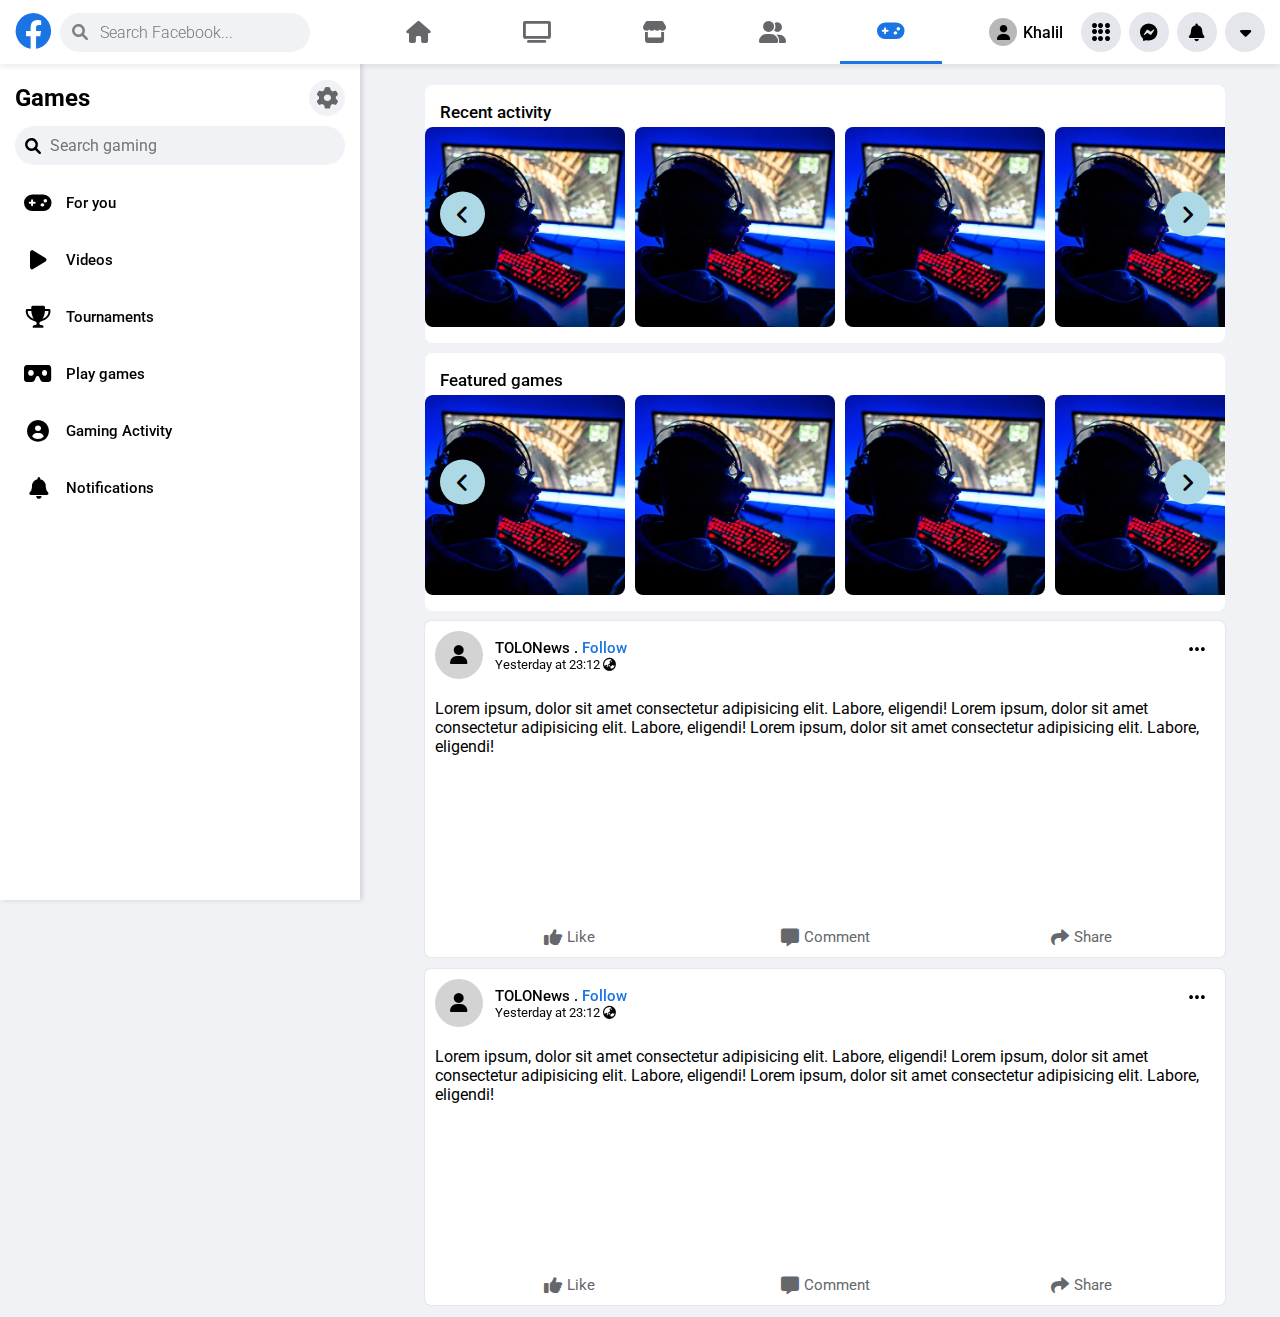
==== commit f890b9df: "Profile page is updated" ====
--- a/pages/games.html
+++ b/pages/games.html
@@ -4,14 +4,9 @@
     <meta charset="UTF-8">
     <meta http-equiv="X-UA-Compatible" content="IE=edge">
     <meta name="viewport" content="width=device-width, initial-scale=1.0">
-
     <link rel="icon" href="../images/fb-logo.png" type="image/x-icon">
-
-
     <link rel="stylesheet" href="../css/style.css">
-    <link rel="stylesheet" href="../css/watch.css">
-
-    <title>Watch | facebook</title>
+    <title>Games | facebook</title>
 </head>
 <body>
     <!-- header -->
@@ -81,7 +76,7 @@
 
         <!-- page links -->
         <div class="page-icons">
-            <a href="../index.html" class="page_link active">
+            <a href="../index.html" class="page_link">
                 <i class="page-icon fa-solid fa-house"></i>
             </a>
             <a href="./watch.html" class="page_link">
@@ -93,7 +88,7 @@
             <a href="./groups.html" class="page_link">
                 <i class="page-icon fa-solid fa-user-group"></i>
             </a>
-            <a href="./games.html" class="page_link" id="game_btn">
+            <a href="./games.html" class="page_link active">
                 <i class="page-icon fa-solid fa-gamepad"></i></i>
             </a>
             <a href="./notifications.html" id="bookmark_toggle_btn" class="bookmark_toggle_btn">
@@ -812,782 +807,513 @@
     </header>
     <!-- header end -->
 
-    <!-- Watch page. -->
-    <section class="watch_main_content">
-        <!-- left nav pannel -->
-        <div class="left-side-nav">
-            <div class="scrollable_wrapper_left">
-                <div class="search-box">
+    <!-- main content -->
+    <section class="page-main-content">
+        <!-- left-col -->
+        <div class="left-col">
+            <div class="col-wrraper">
+                <!-- title & search -->
+                <div class="page-bookmarks-header">
                     <div class="title">
-                        <h4>Watch</h4>
-                        <i class="fa-solid fa-gear"></i>
-                    </div>
-    
-                    <div class="input">
-                        <input type="text" placeholder="Search videos">
-                    </div>
-                </div>
-    
-                <div class="links">
-                    <div class="link-item active">
-                        <i class="fa-solid fa-tv"></i>
-                        <p class="p">Home</p>
-                    </div>
-    
-                    <div class="link-item">
-                        <i class="fa-solid fa-video"></i>
-                        <p class="p">Live</p>
-                    </div>
-    
-                    <div class="link-item">
-                        <i class="fa-solid fa-film"></i>
-                        <p class="p">Shows</p>
-                    </div>
-    
-                    <div class="link-item">
-                        <i class="fa-solid fa-bookmark"></i>
-                        <p class="p">Saved videos</p>
-                    </div>
-    
-                    <div class="divider"></div>
-    
-    
-                    <div class="following_users">
-                        <h5>Following</h5>
-                        <button>Manage</button>
-                    </div>
-    
-                    <a href="#" class="link-item">
-                        <i class="fa-solid fa-user"></i>
-                        <p class="p">Lates videos</p>
-                    </a>
-    
-                    <a href="#" class="link-item">
-                        <i class="fa-solid fa-user"></i>
-                        <p class="p">Comedy</p>
-                    </a>
-    
-                    <a href="#" class="link-item">
-                        <i class="fa-solid fa-user"></i>
-                        <p class="p">Funny</p>
-                    </a>
-    
-                    <a href="#" class="link-item">
-                        <i class="fa-solid fa-user"></i>
-                        <p class="p">8pm news</p>
-                    </a>
-    
-                    <a href="#" class="link-item">
-                        <i class="fa-solid fa-user"></i>
-                        <p class="p">Coding time</p>
-                    </a>
-    
-                    <a href="#" class="link-item">
-                        <i class="fa-solid fa-user"></i>
-                        <p class="p">Tech videos</p>
-                    </a>
-    
-                    <a href="#" class="link-item">
-                        <i class="fa-solid fa-user"></i>
-                        <p class="p">The star daily</p>
-                    </a>
-    
-                    <a href="#" class="link-item">
-                        <i class="fa-solid fa-user"></i>
-                        <p class="p">Learning English</p>
-                    </a>
-    
-                    <div class="link-item">
-                        <i class="fa-solid fa-user"></i>
-                        <p class="p">Eros Now</p>
-                    </div>
-    
-                    <div class="link-item">
-                        <i class="fa-solid fa-user"></i>
-                        <p class="p">Nifty</p>
-                    </div>
-    
+                        <h4 class="text_xlg">Games</h4>
+                        <i class="fa-solid fa-gear avatar_round_36 text_secondary bg_secondary"></i>
+                    </div>
+
+                    <div class="search-box">
+                        <i class="fa-solid fa-magnifying-glass search-icon"></i>
+                        <input type="text" placeholder="Search gaming">
+                    </div>
+                </div>
+                <!-- title & search end -->
+
+                <!-- bookmarks -->
+                <div class="page-bookmarks">
+                    <a href="#" class="bookmark-item">
+                        <i class="avatar_round_36 fa-solid fa-gamepad"></i>
+                        <p class="text_m font_weight_500">For you</p>
+                    </a>
+
+                    <a href="#" class="bookmark-item">
+                        <i class="avatar_round_36 fa-solid fa-play"></i>
+                        <p class="text_m font_weight_500">Videos</p>
+                    </a>
+
+                    <a href="#" class="bookmark-item">
+                        <i class="avatar_round_36 fa-solid fa-trophy"></i>
+                        <p class="text_m font_weight_500">Tournaments</p>
+                    </a>
+
+                    <a href="#" class="bookmark-item">
+                        <i class="avatar_round_36 fa-solid fa-vr-cardboard"></i>
+                        <p class="text_m font_weight_500">Play games</p>
+                    </a>
+
+                    <a href="#" class="bookmark-item">
+                        <i class="avatar_round_36 fa-solid fa-circle-user"></i>
+                        <p class="text_m font_weight_500">Gaming Activity</p>
+                    </a>
+
+                    <a href="#" class="bookmark-item">
+                        <i class="avatar_round_36 fa-solid fa-bell"></i>
+                        <p class="text_m font_weight_500">Notifications</p>
+                    </a>
                 </div>
             </div>
         </div>
-        
+        <!-- left-col end -->
+
         <!-- All videos -->
-        <div class="watch_content">
-            <div class="post_display">
-                <!-- video post header -->
-                <div class="post__header">
-                    <div class="name">
-                        <i class="avatar fa-solid fa-user"></i>
-                        <article>
-                            <h5>Pexils Videos</h5>
-                            <span>13 March 2022 </span>
-                            <i class="fa-solid fa-earth-americas"></i>
-                        </article>
-                    </div>
-                    <div class="menu">
-                        <i class="video_menu_btn fa-solid fa-ellipsis"></i>
-                    
-                        <div class="menu_list">
+        <div class="game-main-col">
+            <div class="game-slider-wrapper">
+                <!-- slider-container -->
+                <div class="slider-container recent-activity">
+                    <!-- header -->
+                    <div class="slider-header">
+                        <p class="text_lg font_weight_500">Recent activity</p>
+                    </div>
+                    <!-- header end -->
+
+                    <!-- slider -->
+                    <div class="slider">
+                        <div class="slide">
+                            <img src="../images/game-slider/recent-1.webp" alt="">
+                        </div>
+                        <div class="slide">
+                            <img src="../images/game-slider/recent-1.webp" alt="">
+                        </div>
+                        <div class="slide">
+                            <img src="../images/game-slider/recent-1.webp" alt="">
+                        </div>
+                        <div class="slide">
+                            <img src="../images/game-slider/recent-1.webp" alt="">
+                        </div>
+                        <div class="slide">
+                            <img src="../images/game-slider/recent-1.webp" alt="">
+                        </div>
+                        <div class="slide">
+                            <img src="../images/game-slider/recent-1.webp" alt="">
+                        </div>
+                        <div class="slide">
+                            <img src="../images/game-slider/recent-1.webp" alt="">
+                        </div>
+                        <div class="slide">
+                            <img src="../images/game-slider/recent-1.webp" alt="">
+                        </div>
+                        <div class="slide">
+                            <img src="../images/game-slider/recent-1.webp" alt="">
+                        </div>
+                        <div class="slide">
+                            <img src="../images/game-slider/recent-1.webp" alt="">
+                        </div>
+                        
+                    </div>
+                    <!-- slider end -->
+
+                    <!-- prev-btn -->
+                    <button class="prev-btn"><i class="fa-solid fa-angle-left"></i></button>
+                    <!-- next-btn -->
+                    <button class="next-btn"><i class="fa-solid fa-angle-right"></i></button>
+                </div>
+                <!-- slider-container end -->
+
+                  <!-- slider-container -->
+                  <div class="slider-container recent-activity">
+                    <!-- header -->
+                    <div class="slider-header">
+                        <p class="text_lg font_weight_500">Featured games</p>
+                    </div>
+                    <!-- header end -->
+
+                    <!-- slider -->
+                    <div class="slider">
+                        <div class="slide">
+                            <img src="../images/game-slider/recent-1.webp" alt="">
+                        </div>
+                        <div class="slide">
+                            <img src="../images/game-slider/recent-1.webp" alt="">
+                        </div>
+                        <div class="slide">
+                            <img src="../images/game-slider/recent-1.webp" alt="">
+                        </div>
+                        <div class="slide">
+                            <img src="../images/game-slider/recent-1.webp" alt="">
+                        </div>
+                        <div class="slide">
+                            <img src="../images/game-slider/recent-1.webp" alt="">
+                        </div>
+                        <div class="slide">
+                            <img src="../images/game-slider/recent-1.webp" alt="">
+                        </div>
+                        <div class="slide">
+                            <img src="../images/game-slider/recent-1.webp" alt="">
+                        </div>
+                        <div class="slide">
+                            <img src="../images/game-slider/recent-1.webp" alt="">
+                        </div>
+                        <div class="slide">
+                            <img src="../images/game-slider/recent-1.webp" alt="">
+                        </div>
+                        <div class="slide">
+                            <img src="../images/game-slider/recent-1.webp" alt="">
+                        </div>
+                        
+                    </div>
+                    <!-- slider end -->
+
+                    <!-- prev-btn -->
+                    <button class="prev-btn"><i class="fa-solid fa-angle-left"></i></button>
+                    <!-- next-btn -->
+                    <button class="next-btn"><i class="fa-solid fa-angle-right"></i></button>
+                </div>
+                <!-- slider-container end -->
+                
+            </div>
+
+            <!-- post-wrapper -->
+            <div class="posts-wrapper">
+                <div class="post">
+                    <!-- header -->
+                    <div class="header">
+                        <div class="avatar">
+                            <i class="fa-solid fa-user avatar_round_48"></i>
+                            <div>
+                                <a href="#" class="text_m font_weight_500">TOLONews . <span class="text_theme">Follow</span></a>
+                                <p class="text_s text_primary">Yesterday at 23:12 <i class="fa-solid fa-earth-asia"></i></p>
+                            </div>
+                        </div>
+                        <i class="fa-solid fa-ellipsis avatar_round_36 post-header-dropdown-btn"></i>
+
+                        <div class="post-header-dropdown">
                             <div class="list_item">
-                                <i class="bordered fa-solid fa-plus"></i>
+                                <i class="fa-solid fa-circle-plus text_lg list-item-icon"></i>
                                 <article>
-                                    <p class="name">See More</p>
-                                    <span>See more of this video in your feed.</span>
+                                    <p class="text_m">See More</p>
+                                    <span class="text_s font_weight_300">See more of this video in your feed.</span>
                                 </article>
                             </div>
 
                             <div class="list_item">
-                                <i class="bordered fa-solid fa-minus"></i>
+                                <i class="fa-solid fa-circle-minus text_lg list-item-icon"></i>
                                 <article>
-                                    <p class="name">See Less</p>
-                                    <span>video this video and see Less</span>
+                                    <p class="text_m">See Less</p>
+                                    <span class="text_s font_weight_300">video this video and see Less</span>
                                 </article>
                             </div>
 
                             <div class="divider"></div>
 
                             <div class="list_item">
-                                <i class="fa-solid fa-bookmark"></i>
+                                <i class="fa-solid fa-bookmark text_lg list-item-icon"></i>
                                 <article>
-                                    <p class="name">See Less</p>
-                                    <span>Add this to your save videos</span>
+                                    <p class="text_m">Save video</p>
+                                    <span class="text_s font_weight_300">Add this to your save videos</span>
                                 </article>
                             </div>
 
                             <div class="list_item">
-                                <i class="fa-solid fa-link"></i>
+                                <i class="fa-solid fa-link text_lg list-item-icon"></i>
                                 <article>
-                                    <p class="name">Copy link</p>
+                                    <p class="text_m">Copy link</p>
                                 </article>
                             </div>
 
                             <div class="list_item">
-                                <i class="fa-solid fa-closed-captioning"></i>
+                                <i class="fa-solid fa-closed-captioning text_lg list-item-icon"></i>
                                 <article>
-                                    <p class="name">Follow </p>
-                                    <span>Start seeing videos in your watchliest...</span>
+                                    <p class="text_m">Follow </p>
+                                    <span class="text_s font_weight_300">Start seeing videos in your watchliest...</span>
                                 </article>
                             </div>
 
                             <div class="divider"></div>
 
                             <div class="list_item">
-                                <i class="bordered fa-solid fa-info"></i>
+                                <i class="bordered fa-solid fa-info text_lg list-item-icon"></i>
                                 <article>
-                                    <p class="name">Report video</p>
-                                    <span>I'm concerned about this video</span>
+                                    <p class="text_m">Report video</p>
+                                    <span class="text_s font_weight_300">I'm concerned about this video</span>
                                 </article>
                             </div>
-
-                        </div>
-                    </div>
-                </div>
-
-                <!-- video description -->
-                <p class="post__text">
-                    Lorem ipsum, dolor sit amet consectetur adipisicing elit. Totam magnam deserunt blanditiis quidem repellendus nihil veritatis voluptatem? Libero, voluptas beatae.
-                </p>
-
-                <!-- video player -->
-                <video controls class="post__media">
-                    <source src="../videos/pexisl-video.mp4" type="video/mp4">
-                </video>
-
-                <!-- user reactions -->
-                <div class="post__reactions">
-                    <!-- reaction & comment button -->
-                    <div class="buttons">
-                        <button><i class="fa-solid fa-thumbs-up"></i> Like</button>
-                        <button class="show_comment_btn"><i class="fa-solid fa-message"></i> Comment</button>
-                        <button><i class="fa-solid fa-share"></i> Share</button>
-                    </div>
-
-                    <!-- counts -->
-                    <div class="reaction_counts">
-                        <span class="liks"><i class="thumbs fa-solid fa-thumbs-up"></i> <span class="likes_count">Khalil and 212K others</span></span>
-
-                        <i class="dot fa-solid fa-circle"></i>
-                        <span class="post_comment_count">23.4K comments</span>
-                        <i class="dot fa-solid fa-circle"></i>
-                        <span>66M views</span>
-                    </div>
-                </div>
-
-                <!-- video & write comments -->
-                <div class="post__comments">
-                    <!-- most relevent drop-down menu -->
-                    <!-- most relevent drop-down menu -->
-                    <div class="most_relevent_menu">
-                        <button class="video_mr_comment">Most relevent <i class="fa-solid fa-caret-down"></i></button>
-
-                        <div class="mr_menu">
-                            <div class="item">
-                                <p class="title">Most relevent</p>
-                                <p class="text">Show friends' comments and the most engaging comments first.</p>
-                            </div>
-
-                            <div class="item">
-                                <p class="title">Newest</p>
-                                <p class="text">Show all comments, with the newest comments first,</p>
-                            </div>
-
-                            <div class="item">
-                                <p class="title">All Comments</p>
-                                <p class="text">Show all comments, including potential spam. The most relevant comments will appear first.</p>
-                            </div>
-                        </div>
-                    </div>
-
-                    <!-- Write comment -->
-                    <div class="input_comment">
-                        <i class="user_avatar fa-solid fa-user"></i>
-                        <input type="text" placeholder="Write a comment">
-                        <i class="fa-solid fa-star"></i>
-                        <i class="fa-solid fa-face-smile"></i>
-                    </div>
-
-                    <article class="all-comments">
-                        <!-- users comments item -->
-                        <div class="user_comments">
-                            <div><i class="user_avatar fa-solid fa-user"></i></div>
-                            <div class="comment_text">
-                                <p class="user_name">Khalil Ahmad</p>
-                                <p class="text">
-                                    Lorem ipsum dolor sit, amet consectetur adipisicing elit. Tempore. Lorem ipsum dolor sit amet consectetur adipisicing elit. Atque esse cumque perferendis consectetur error ut odit sed voluptatum. Voluptatum, quam? 
-                                </p>
-                            </div>
-                        </div>
-
-                        <div class="user_comments">
-                            <div><i class="user_avatar fa-solid fa-user"></i></div>
-                            <div class="comment_text">
-                                <p class="user_name">Khalil Ahmad</p>
-                                <p class="text">
-                                    Lorem ipsum dolor sit, amet consectetur adipisicing elit. Tempore. quam? 
-                                </p>
-                            </div>
-                        </div>
-
-                        <div class="user_comments">
-                            <div><i class="user_avatar fa-solid fa-user"></i></div>
-                            <div class="comment_text">
-                                <p class="user_name">Khalil Ahmad</p>
-                                <p class="text">
-                                    Lorem ipsum dolor sit, amet consectetur adipisicing elit. Tempore. Lorem ipsum dolor sit amet consectetur adipisicing elit.
-                                </p>
-                            </div>
-                        </div>
-                    </article>
-                </div>
-            </div>
-
-
-            <div class="post_display">
-                <!-- video post header -->
-                <div class="post__header">
-                    <div class="name">
-                        <i class="avatar fa-solid fa-user"></i>
-                        <article>
-                            <h5>Pexils Videos</h5>
-                            <span>13 March 2022 </span>
-                            <i class="fa-solid fa-earth-americas"></i>
-                        </article>
-                    </div>
-                    <div class="menu">
-                        <i class="video_menu_btn fa-solid fa-ellipsis"></i>
-                    
-                        <div class="menu_list">
+                        </div>
+                    </div>
+                    <!-- header end -->
+
+                    <!-- description -->
+                    <div class="description">
+                        Lorem ipsum, dolor sit amet consectetur adipisicing elit. Labore, eligendi!
+                        Lorem ipsum, dolor sit amet consectetur adipisicing elit. Labore, eligendi!
+                        Lorem ipsum, dolor sit amet consectetur adipisicing elit. Labore, eligendi!
+                    </div>
+                    <!-- description end -->
+
+                    <!-- video -->
+                    <video class="post-media" src="../videos/pexisl-video.mp4"></video>
+
+                    <!-- footer -->
+                    <div class="footer text_secondary">
+                        <div class="footer-item">
+                            <i class="fa-solid fa-thumbs-up"></i>
+                        <span class="text_m">Like</span>
+                        </div>
+                        <div class="footer-item comment center comment">
+                            <i class="fa-solid fa-message"></i>
+                            <span class="text_m">Comment</span>
+                        </div>
+                        <div class="footer-item share center">
+                            <i class="fa-solid fa-share"></i>
+                            <span class="text_m">Share</span>
+                        </div>
+                    </div>
+                    <!-- footer end  -->
+
+                    <!-- collspased comments -->
+                    <div class="collapsed-comments-wrraper">
+                        <!-- filter comments -->
+                        <div class="comments-filter">
+                            <p class="comments-filter-btn text_s font_weight_400">
+                                Most relevant 
+                                <i class="fa-solid fa-caret-down"></i>
+                            </p>
+
+                            <div class="comments-filter-menu">
+                                <div class="comments-filter-item">
+                                    <p>Most relevant</p>
+                                    <span class="text_s text_secondary font_weight_300">Lorem ipsum dolor sit amet consectetur, adipisicing elit. Odio, aspernatur.</span>
+                                </div>
+
+                                <div class="comments-filter-item">
+                                    <p>Newest</p>
+                                    <span class="text_s text_secondary font_weight_300">Lorem ipsum dolor sit amet consectetur, aspernatur.</span>
+                                </div>
+
+                                <div class="comments-filter-item">
+                                    <p>All comments</p>
+                                    <span class="text_s text_secondary font_weight_300">Lorem ipsum dolor sit amet.</span>
+                                </div>
+                            </div>
+                        </div>
+                        <!-- filter comments end -->
+
+                        <!-- Write comment -->
+                        <div class="write-comment">
+                            <i class="fa-solid fa-user avatar_round_32 bg_secondary"></i>
+                            <div class="input-wrapper">
+                                <input type="text" placeholder="Write a comment...">
+                                <div>
+                                    <i class="fa-solid fa-face-smile avatar_round_28 text_secondary"></i>
+                                </div>
+                            </div>
+                        </div>
+                        <!-- Write comment end -->
+
+                        <!-- Given comments -->
+                        <div class="given-comments">
+                            <!-- comment item -->
+                            <div class="given-comments-item">
+                                <i class="fa-solid fa-user avatar_round_32 bg_secondary"></i>
+                                <div class="comment-text">
+                                    <div class="comment-text-avatar">
+                                        <p class="text_m font_weight_500">Khalil Ahmad</p>
+                                        <i class="fa-solid fa-ellipsis avatar_round_32 dropdown-btn"></i>
+                                    </div>
+                                    <p class="text_m text_primary font_weight_300 comment-messege">
+                                        Lorem ipsum dolor sit amet, consectetur adipisicing elit. Placeat, impedit? Lorem ipsum dolor sit amet consectetur adipisicing elit. Incidunt, ex.
+                                    </p>
+                                </div>
+                            </div>
+
+                            <!-- comment item -->
+                            <div class="given-comments-item">
+                                <i class="fa-solid fa-user avatar_round_32 bg_secondary"></i>
+                                <div class="comment-text">
+                                    <div class="comment-text-avatar">
+                                        <p class="text_m font_weight_500">John Doe</p>
+                                        <i class="fa-solid fa-ellipsis avatar_round_32 dropdown-btn"></i>
+                                    </div>
+                                    <p class="text_m text_primary font_weight_300 comment-messege">
+                                        Lorem ipsum dolor sit ame
+                                    </p>
+                                </div>
+                            </div>
+                        </div>
+                            <!-- Given comments end -->
+                    </div>
+                    <!-- collapse-comment-end -->
+                </div>
+                <div class="post">
+                    <!-- header -->
+                    <div class="header">
+                        <div class="avatar">
+                            <i class="fa-solid fa-user avatar_round_48"></i>
+                            <div>
+                                <a href="#" class="text_m font_weight_500">TOLONews . <span class="text_theme">Follow</span></a>
+                                <p class="text_s text_primary">Yesterday at 23:12 <i class="fa-solid fa-earth-asia"></i></p>
+                            </div>
+                        </div>
+                        <i class="fa-solid fa-ellipsis avatar_round_36 post-header-dropdown-btn"></i>
+
+                        <div class="post-header-dropdown">
                             <div class="list_item">
-                                <i class="bordered fa-solid fa-plus"></i>
+                                <i class="fa-solid fa-circle-plus text_lg list-item-icon"></i>
                                 <article>
-                                    <p class="name">See More</p>
-                                    <span>See more of this video in your feed.</span>
+                                    <p class="text_m">See More</p>
+                                    <span class="text_s font_weight_300">See more of this video in your feed.</span>
                                 </article>
                             </div>
 
                             <div class="list_item">
-                                <i class="bordered fa-solid fa-minus"></i>
+                                <i class="fa-solid fa-circle-minus text_lg list-item-icon"></i>
                                 <article>
-                                    <p class="name">See Less</p>
-                                    <span>video this video and see Less</span>
+                                    <p class="text_m">See Less</p>
+                                    <span class="text_s font_weight_300">video this video and see Less</span>
                                 </article>
                             </div>
 
                             <div class="divider"></div>
 
                             <div class="list_item">
-                                <i class="fa-solid fa-bookmark"></i>
+                                <i class="fa-solid fa-bookmark text_lg list-item-icon"></i>
                                 <article>
-                                    <p class="name">See Less</p>
-                                    <span>Add this to your save videos</span>
+                                    <p class="text_m">Save video</p>
+                                    <span class="text_s font_weight_300">Add this to your save videos</span>
                                 </article>
                             </div>
 
                             <div class="list_item">
-                                <i class="fa-solid fa-link"></i>
+                                <i class="fa-solid fa-link text_lg list-item-icon"></i>
                                 <article>
-                                    <p class="name">Copy link</p>
+                                    <p class="text_m">Copy link</p>
                                 </article>
                             </div>
 
                             <div class="list_item">
-                                <i class="fa-solid fa-closed-captioning"></i>
+                                <i class="fa-solid fa-closed-captioning text_lg list-item-icon"></i>
                                 <article>
-                                    <p class="name">Follow </p>
-                                    <span>Start seeing videos in your watchliest...</span>
+                                    <p class="text_m">Follow </p>
+                                    <span class="text_s font_weight_300">Start seeing videos in your watchliest...</span>
                                 </article>
                             </div>
 
                             <div class="divider"></div>
 
                             <div class="list_item">
-                                <i class="bordered fa-solid fa-info"></i>
+                                <i class="bordered fa-solid fa-info text_lg list-item-icon"></i>
                                 <article>
-                                    <p class="name">Report video</p>
-                                    <span>I'm concerned about this video</span>
+                                    <p class="text_m">Report video</p>
+                                    <span class="text_s font_weight_300">I'm concerned about this video</span>
                                 </article>
                             </div>
-
-                        </div>
-                    </div>
-                </div>
-
-                <!-- video description -->
-                <p class="post__text">
-                    Lorem ipsum, dolor sit amet consectetur adipisicing elit. Totam magnam deserunt blanditiis quidem repellendus nihil veritatis voluptatem? Libero, voluptas beatae.
-                </p>
-
-                <!-- video player -->
-                <video controls class="post__media">
-                    <source src="../videos/pexisl-video.mp4" type="video/mp4">
-                </video>
-
-                <!-- user reactions -->
-                <div class="post__reactions">
-                    <!-- reaction & comment button -->
-                    <div class="buttons">
-                        <button><i class="fa-solid fa-thumbs-up"></i> Like</button>
-                        <button class="show_comment_btn"><i class="fa-solid fa-message"></i> Comment</button>
-                        <button><i class="fa-solid fa-share"></i> Share</button>
-                    </div>
-
-                    <!-- counts -->
-                    <div class="reaction_counts">
-                        <span class="liks"><i class="thumbs fa-solid fa-thumbs-up"></i> <span class="likes_count">Khalil and 212K others</span></span>
-
-                        <i class="dot fa-solid fa-circle"></i>
-                        <span class="post_comment_count">23.4K comments</span>
-                        <i class="dot fa-solid fa-circle"></i>
-                        <span>66M views</span>
-                    </div>
-                </div>
-
-                <!-- video & write comments -->
-                <div class="post__comments">
-                    <!-- most relevent drop-down menu -->
-                    <!-- most relevent drop-down menu -->
-                    <div class="most_relevent_menu">
-                        <button class="video_mr_comment">Most relevent <i class="fa-solid fa-caret-down"></i></button>
-
-                        <div class="mr_menu">
-                            <div class="item">
-                                <p class="title">Most relevent</p>
-                                <p class="text">Show friends' comments and the most engaging comments first.</p>
-                            </div>
-
-                            <div class="item">
-                                <p class="title">Newest</p>
-                                <p class="text">Show all comments, with the newest comments first,</p>
-                            </div>
-
-                            <div class="item">
-                                <p class="title">All Comments</p>
-                                <p class="text">Show all comments, including potential spam. The most relevant comments will appear first.</p>
-                            </div>
-                        </div>
-                    </div>
-
-                    <!-- Write comment -->
-                    <div class="input_comment">
-                        <i class="user_avatar fa-solid fa-user"></i>
-                        <input type="text" placeholder="Write a comment">
-                        <i class="fa-solid fa-star"></i>
-                        <i class="fa-solid fa-face-smile"></i>
-                    </div>
-
-                    <article class="all-comments">
-                        <!-- users comments item -->
-                        <div class="user_comments">
-                            <div><i class="user_avatar fa-solid fa-user"></i></div>
-                            <div class="comment_text">
-                                <p class="user_name">Khalil Ahmad</p>
-                                <p class="text">
-                                    Lorem ipsum dolor sit, amet consectetur adipisicing elit. Tempore. Lorem ipsum dolor sit amet consectetur adipisicing elit. Atque esse cumque perferendis consectetur error ut odit sed voluptatum. Voluptatum, quam? 
-                                </p>
-                            </div>
-                        </div>
-
-                        <div class="user_comments">
-                            <div><i class="user_avatar fa-solid fa-user"></i></div>
-                            <div class="comment_text">
-                                <p class="user_name">Khalil Ahmad</p>
-                                <p class="text">
-                                    Lorem ipsum dolor sit, amet consectetur adipisicing elit. Tempore. quam? 
-                                </p>
-                            </div>
-                        </div>
-
-                        <div class="user_comments">
-                            <div><i class="user_avatar fa-solid fa-user"></i></div>
-                            <div class="comment_text">
-                                <p class="user_name">Khalil Ahmad</p>
-                                <p class="text">
-                                    Lorem ipsum dolor sit, amet consectetur adipisicing elit. Tempore. Lorem ipsum dolor sit amet consectetur adipisicing elit.
-                                </p>
-                            </div>
-                        </div>
-                    </article>
-                </div>
-            </div>
-
-
-            <div class="post_display">
-                <!-- video post header -->
-                <div class="post__header">
-                    <div class="name">
-                        <i class="avatar fa-solid fa-user"></i>
-                        <article>
-                            <h5>Pexils Videos</h5>
-                            <span>13 March 2022 </span>
-                            <i class="fa-solid fa-earth-americas"></i>
-                        </article>
-                    </div>
-                    <div class="menu">
-                        <i class="video_menu_btn fa-solid fa-ellipsis"></i>
-                    
-                        <div class="menu_list">
-                            <div class="list_item">
-                                <i class="bordered fa-solid fa-plus"></i>
-                                <article>
-                                    <p class="name">See More</p>
-                                    <span>See more of this video in your feed.</span>
-                                </article>
-                            </div>
-
-                            <div class="list_item">
-                                <i class="bordered fa-solid fa-minus"></i>
-                                <article>
-                                    <p class="name">See Less</p>
-                                    <span>video this video and see Less</span>
-                                </article>
-                            </div>
-
-                            <div class="divider"></div>
-
-                            <div class="list_item">
-                                <i class="fa-solid fa-bookmark"></i>
-                                <article>
-                                    <p class="name">See Less</p>
-                                    <span>Add this to your save videos</span>
-                                </article>
-                            </div>
-
-                            <div class="list_item">
-                                <i class="fa-solid fa-link"></i>
-                                <article>
-                                    <p class="name">Copy link</p>
-                                </article>
-                            </div>
-
-                            <div class="list_item">
-                                <i class="fa-solid fa-closed-captioning"></i>
-                                <article>
-                                    <p class="name">Follow </p>
-                                    <span>Start seeing videos in your watchliest...</span>
-                                </article>
-                            </div>
-
-                            <div class="divider"></div>
-
-                            <div class="list_item">
-                                <i class="bordered fa-solid fa-info"></i>
-                                <article>
-                                    <p class="name">Report video</p>
-                                    <span>I'm concerned about this video</span>
-                                </article>
-                            </div>
-
-                        </div>
-                    </div>
-                </div>
-
-                <!-- video description -->
-                <p class="post__text">
-                    Lorem ipsum, dolor sit amet consectetur adipisicing elit. Totam magnam deserunt blanditiis quidem repellendus nihil veritatis voluptatem? Libero, voluptas beatae.
-                </p>
-
-                <!-- video player -->
-                <video controls class="post__media">
-                    <source src="../videos/pexisl-video.mp4" type="video/mp4">
-                </video>
-
-                <!-- user reactions -->
-                <div class="post__reactions">
-                    <!-- reaction & comment button -->
-                    <div class="buttons">
-                        <button><i class="fa-solid fa-thumbs-up"></i> Like</button>
-                        <button class="show_comment_btn"><i class="fa-solid fa-message"></i> Comment</button>
-                        <button><i class="fa-solid fa-share"></i> Share</button>
-                    </div>
-
-                    <!-- counts -->
-                    <div class="reaction_counts">
-                        <span class="liks"><i class="thumbs fa-solid fa-thumbs-up"></i> <span class="likes_count">Khalil and 212K others</span></span>
-
-                        <i class="dot fa-solid fa-circle"></i>
-                        <span class="post_comment_count">23.4K comments</span>
-                        <i class="dot fa-solid fa-circle"></i>
-                        <span>66M views</span>
-                    </div>
-                </div>
-
-                <!-- video & write comments -->
-                <div class="post__comments">
-                    <!-- most relevent drop-down menu -->
-                    <!-- most relevent drop-down menu -->
-                    <div class="most_relevent_menu">
-                        <button class="video_mr_comment">Most relevent <i class="fa-solid fa-caret-down"></i></button>
-
-                        <div class="mr_menu">
-                            <div class="item">
-                                <p class="title">Most relevent</p>
-                                <p class="text">Show friends' comments and the most engaging comments first.</p>
-                            </div>
-
-                            <div class="item">
-                                <p class="title">Newest</p>
-                                <p class="text">Show all comments, with the newest comments first,</p>
-                            </div>
-
-                            <div class="item">
-                                <p class="title">All Comments</p>
-                                <p class="text">Show all comments, including potential spam. The most relevant comments will appear first.</p>
-                            </div>
-                        </div>
-                    </div>
-
-                    <!-- Write comment -->
-                    <div class="input_comment">
-                        <i class="user_avatar fa-solid fa-user"></i>
-                        <input type="text" placeholder="Write a comment">
-                        <i class="fa-solid fa-star"></i>
-                        <i class="fa-solid fa-face-smile"></i>
-                    </div>
-
-                    <article class="all-comments">
-                        <!-- users comments item -->
-                        <div class="user_comments">
-                            <div><i class="user_avatar fa-solid fa-user"></i></div>
-                            <div class="comment_text">
-                                <p class="user_name">Khalil Ahmad</p>
-                                <p class="text">
-                                    Lorem ipsum dolor sit, amet consectetur adipisicing elit. Tempore. Lorem ipsum dolor sit amet consectetur adipisicing elit. Atque esse cumque perferendis consectetur error ut odit sed voluptatum. Voluptatum, quam? 
-                                </p>
-                            </div>
-                        </div>
-
-                        <div class="user_comments">
-                            <div><i class="user_avatar fa-solid fa-user"></i></div>
-                            <div class="comment_text">
-                                <p class="user_name">Khalil Ahmad</p>
-                                <p class="text">
-                                    Lorem ipsum dolor sit, amet consectetur adipisicing elit. Tempore. quam? 
-                                </p>
-                            </div>
-                        </div>
-
-                        <div class="user_comments">
-                            <div><i class="user_avatar fa-solid fa-user"></i></div>
-                            <div class="comment_text">
-                                <p class="user_name">Khalil Ahmad</p>
-                                <p class="text">
-                                    Lorem ipsum dolor sit, amet consectetur adipisicing elit. Tempore. Lorem ipsum dolor sit amet consectetur adipisicing elit.
-                                </p>
-                            </div>
-                        </div>
-                    </article>
-                </div>
-            </div>
- 
-            <div class="post_display">
-                <!-- video post header -->
-                <div class="post__header">
-                    <div class="name">
-                        <i class="avatar fa-solid fa-user"></i>
-                        <article>
-                            <h5>Pexils Videos</h5>
-                            <span>13 March 2022 </span>
-                            <i class="fa-solid fa-earth-americas"></i>
-                        </article>
-                    </div>
-                    <!-- <div class="menu">
-                        <i class="video_menu_btn fa-solid fa-ellipsis"></i>
-                    
-                        <div class="menu_list">
-                            <div class="list_item">
-                                <i class="bordered fa-solid fa-plus"></i>
-                                <article>
-                                    <p class="name">See More</p>
-                                    <span>See more of this video in your feed.</span>
-                                </article>
-                            </div>
-
-                            <div class="list_item">
-                                <i class="bordered fa-solid fa-minus"></i>
-                                <article>
-                                    <p class="name">See Less</p>
-                                    <span>video this video and see Less</span>
-                                </article>
-                            </div>
-
-                            <div class="divider"></div>
-
-                            <div class="list_item">
-                                <i class="fa-solid fa-bookmark"></i>
-                                <article>
-                                    <p class="name">See Less</p>
-                                    <span>Add this to your save videos</span>
-                                </article>
-                            </div>
-
-                            <div class="list_item">
-                                <i class="fa-solid fa-link"></i>
-                                <article>
-                                    <p class="name">Copy link</p>
-                                </article>
-                            </div>
-
-                            <div class="list_item">
-                                <i class="fa-solid fa-closed-captioning"></i>
-                                <article>
-                                    <p class="name">Follow </p>
-                                    <span>Start seeing videos in your watchliest...</span>
-                                </article>
-                            </div>
-
-                            <div class="divider"></div>
-
-                            <div class="list_item">
-                                <i class="bordered fa-solid fa-info"></i>
-                                <article>
-                                    <p class="name">Report video</p>
-                                    <span>I'm concerned about this video</span>
-                                </article>
-                            </div>
-
-                        </div>
-                    </div> -->
-                </div>
-
-                <!-- video description -->
-                <p class="post__text">
-                    Lorem ipsum, dolor sit amet consectetur adipisicing elit. Totam magnam deserunt blanditiis quidem repellendus nihil veritatis voluptatem? Libero, voluptas beatae.
-                </p>
-
-                <!-- video player -->
-                <video controls class="post__media">
-                    <source src="../videos/pexisl-video.mp4" type="video/mp4">
-                </video>
-
-                <!-- user reactions -->
-                <div class="post__reactions">
-                    <!-- reaction & comment button -->
-                    <div class="buttons">
-                        <button><i class="fa-solid fa-thumbs-up"></i> Like</button>
-                        <button class="show_comment_btn"><i class="fa-solid fa-message"></i> Comment</button>
-                        <button><i class="fa-solid fa-share"></i> Share</button>
-                    </div>
-
-                    <!-- counts -->
-                    <div class="reaction_counts">
-                        <span class="liks"><i class="thumbs fa-solid fa-thumbs-up"></i> <span class="likes_count">Khalil and 212K others</span></span>
-
-                        <i class="dot fa-solid fa-circle"></i>
-                        <span class="post_comment_count">23.4K comments</span>
-                        <i class="dot fa-solid fa-circle"></i>
-                        <span>66M views</span>
-                    </div>
-                </div>
-
-                <!-- video & write comments -->
-                <div class="post__comments">
-                    <!-- most relevent drop-down menu -->
-                    <!-- most relevent drop-down menu -->
-                    <div class="most_relevent_menu">
-                        <button class="video_mr_comment">Most relevent <i class="fa-solid fa-caret-down"></i></button>
-
-                        <div class="mr_menu">
-                            <div class="item">
-                                <p class="title">Most relevent</p>
-                                <p class="text">Show friends' comments and the most engaging comments first.</p>
-                            </div>
-
-                            <div class="item">
-                                <p class="title">Newest</p>
-                                <p class="text">Show all comments, with the newest comments first,</p>
-                            </div>
-
-                            <div class="item">
-                                <p class="title">All Comments</p>
-                                <p class="text">Show all comments, including potential spam. The most relevant comments will appear first.</p>
-                            </div>
-                        </div>
-                    </div>
-
-                    <!-- Write comment -->
-                    <div class="input_comment">
-                        <i class="user_avatar fa-solid fa-user"></i>
-                        <input type="text" placeholder="Write a comment">
-                        <i class="fa-solid fa-star"></i>
-                        <i class="fa-solid fa-face-smile"></i>
-                    </div>
-
-                    <article class="all-comments">
-                        <!-- users comments item -->
-                        <div class="user_comments">
-                            <div><i class="user_avatar fa-solid fa-user"></i></div>
-                            <div class="comment_text">
-                                <p class="user_name">Khalil Ahmad</p>
-                                <p class="text">
-                                    Lorem ipsum dolor sit, amet consectetur adipisicing elit. Tempore. Lorem ipsum dolor sit amet consectetur adipisicing elit. Atque esse cumque perferendis consectetur error ut odit sed voluptatum. Voluptatum, quam? 
-                                </p>
-                            </div>
-                        </div>
-
-                        <div class="user_comments">
-                            <div><i class="user_avatar fa-solid fa-user"></i></div>
-                            <div class="comment_text">
-                                <p class="user_name">Khalil Ahmad</p>
-                                <p class="text">
-                                    Lorem ipsum dolor sit, amet consectetur adipisicing elit. Tempore. quam? 
-                                </p>
-                            </div>
-                        </div>
-
-                        <div class="user_comments">
-                            <div><i class="user_avatar fa-solid fa-user"></i></div>
-                            <div class="comment_text">
-                                <p class="user_name">Khalil Ahmad</p>
-                                <p class="text">
-                                    Lorem ipsum dolor sit, amet consectetur adipisicing elit. Tempore. Lorem ipsum dolor sit amet consectetur adipisicing elit.
-                                </p>
-                            </div>
-                        </div>
-                    </article>
-                </div>
-            </div>
+                        </div>
+                    </div>
+                    <!-- header end -->
+
+                    <!-- description -->
+                    <div class="description">
+                        Lorem ipsum, dolor sit amet consectetur adipisicing elit. Labore, eligendi!
+                        Lorem ipsum, dolor sit amet consectetur adipisicing elit. Labore, eligendi!
+                        Lorem ipsum, dolor sit amet consectetur adipisicing elit. Labore, eligendi!
+                    </div>
+                    <!-- description end -->
+
+                    <!-- video -->
+                    <video class="post-media" src="../videos/pexisl-video.mp4"></video>
+
+                    <!-- footer -->
+                    <div class="footer text_secondary">
+                        <div class="footer-item">
+                            <i class="fa-solid fa-thumbs-up"></i>
+                        <span class="text_m">Like</span>
+                        </div>
+                        <div class="footer-item comment center comment">
+                            <i class="fa-solid fa-message"></i>
+                            <span class="text_m">Comment</span>
+                        </div>
+                        <div class="footer-item share center">
+                            <i class="fa-solid fa-share"></i>
+                            <span class="text_m">Share</span>
+                        </div>
+                    </div>
+                    <!-- footer end  -->
+
+                    <!-- collspased comments -->
+                    <div class="collapsed-comments-wrraper">
+                        <!-- filter comments -->
+                        <div class="comments-filter">
+                            <p class="comments-filter-btn text_s font_weight_400">
+                                Most relevant 
+                                <i class="fa-solid fa-caret-down"></i>
+                            </p>
+
+                            <div class="comments-filter-menu">
+                                <div class="comments-filter-item">
+                                    <p>Most relevant</p>
+                                    <span class="text_s text_secondary font_weight_300">Lorem ipsum dolor sit amet consectetur, adipisicing elit. Odio, aspernatur.</span>
+                                </div>
+
+                                <div class="comments-filter-item">
+                                    <p>Newest</p>
+                                    <span class="text_s text_secondary font_weight_300">Lorem ipsum dolor sit amet consectetur, aspernatur.</span>
+                                </div>
+
+                                <div class="comments-filter-item">
+                                    <p>All comments</p>
+                                    <span class="text_s text_secondary font_weight_300">Lorem ipsum dolor sit amet.</span>
+                                </div>
+                            </div>
+                        </div>
+                        <!-- filter comments end -->
+
+                        <!-- Write comment -->
+                        <div class="write-comment">
+                            <i class="fa-solid fa-user avatar_round_32 bg_secondary"></i>
+                            <div class="input-wrapper">
+                                <input type="text" placeholder="Write a comment...">
+                                <div>
+                                    <i class="fa-solid fa-face-smile avatar_round_28 text_secondary"></i>
+                                </div>
+                            </div>
+                        </div>
+                        <!-- Write comment end -->
+
+                        <!-- Given comments -->
+                        <div class="given-comments">
+                            <!-- comment item -->
+                            <div class="given-comments-item">
+                                <i class="fa-solid fa-user avatar_round_32 bg_secondary"></i>
+                                <div class="comment-text">
+                                    <div class="comment-text-avatar">
+                                        <p class="text_m font_weight_500">Khalil Ahmad</p>
+                                        <i class="fa-solid fa-ellipsis avatar_round_32 dropdown-btn"></i>
+                                    </div>
+                                    <p class="text_m text_primary font_weight_300 comment-messege">
+                                        Lorem ipsum dolor sit amet, consectetur adipisicing elit. Placeat, impedit? Lorem ipsum dolor sit amet consectetur adipisicing elit. Incidunt, ex.
+                                    </p>
+                                </div>
+                            </div>
+
+                            <!-- comment item -->
+                            <div class="given-comments-item">
+                                <i class="fa-solid fa-user avatar_round_32 bg_secondary"></i>
+                                <div class="comment-text">
+                                    <div class="comment-text-avatar">
+                                        <p class="text_m font_weight_500">John Doe</p>
+                                        <i class="fa-solid fa-ellipsis avatar_round_32 dropdown-btn"></i>
+                                    </div>
+                                    <p class="text_m text_primary font_weight_300 comment-messege">
+                                        Lorem ipsum dolor sit ame
+                                    </p>
+                                </div>
+                            </div>
+                        </div>
+                            <!-- Given comments end -->
+                    </div>
+                    <!-- collapse-comment-end -->
+                </div>
+            </div>
+            <!-- post-wrapper end -->
         </div>
     </section>
+    <!-- main content end -->
     
     <!-- javascript -->
     <script src="../js/mains.js"></script>
--- a/css/style.css
+++ b/css/style.css
@@ -1,146 +1,11 @@
 @import url("https://cdnjs.cloudflare.com/ajax/libs/font-awesome/6.0.0/css/all.min.css");
 @import url("https://fonts.googleapis.com/css2?family=Roboto:wght@100;300;400;500&display=swap");
-* {
-  padding: 0;
-  margin: 0;
-  box-sizing: border-box;
-  font-family: 'Roboto', sans-serif;
-}
-
-body {
-  background-color: #f0f2f5;
-}
-
-ul {
-  list-style-type: none;
-}
-
-a {
-  text-decoration: none;
-  color: inherit;
-}
-
-.white-menu {
-  width: 35px;
-  height: 35px;
-  display: grid;
-  place-content: center;
-  border-radius: 50%;
-}
-
-.card {
-  box-shadow: 0px 0px 10px #a7a7a75e;
-  background-color: #fff;
-  padding: 1rem;
-  border: none;
-  outline: none;
-  border-radius: 5px;
-}
-
-.group_suggest_card {
-  box-shadow: 0px 0px 10px #a7a7a75e;
-  background-color: #fff;
-  padding: 1rem;
-  border: none;
-  outline: none;
-  border-radius: 5px;
-  margin-bottom: 1rem;
-}
-
-.group_suggest_card .header {
-  display: flex;
-  align-items: center;
-  justify-content: space-between;
-  padding-bottom: 13px;
-}
-
-.group_suggest_card .header .close-btn {
-  cursor: pointer;
-  height: 40px;
-  width: 40px;
-  display: grid;
-  place-content: center;
-  border-radius: 29px;
-}
-
-.group_suggest_card .header .info {
-  display: flex;
-  align-items: center;
-}
-
-.group_suggest_card .header .info i {
-  height: 40px;
-  width: 40px;
-  display: grid;
-  place-content: center;
-  background: #f0f2f5;
-  border-radius: 20px;
-  margin-right: 5px;
-}
-
-.group_suggest_card .header .info .name {
-  font-size: 16px;
-  font-weight: 500;
-  margin-right: 5px;
-  color: #050505;
-}
-
-.group_suggest_card .header .info .text {
-  font-size: 14px;
-  font-weight: 400;
-  color: grey;
-}
-
-.group_suggest_card .content {
-  width: 100%;
-}
-
-.group_suggest_card .group-name {
-  color: #050505;
-}
-
-.group_suggest_card .group-detail span {
-  font-size: 12px;
-  color: #65676b;
-}
-
-.group_suggest_card .join-btn {
-  display: block;
-  text-align: center;
-  width: 100%;
-  padding: 10px;
-  margin-top: 1rem;
-  color: #050505;
-  background-color: #e4e6eb;
-  font-weight: 500;
-  border: none;
-  outline: none;
-  border-radius: 5px;
-}
-
-.group_suggest_card .join-btn:hover {
-  background-color: #dfdfdf;
-}
-
-.create_button_icon {
-  display: block;
-  text-align: center;
-  width: 100%;
-  padding: 10px;
-  margin-top: 1rem;
-  color: #1b74e4;
-  font-weight: 500;
-  border: none;
-  outline: none;
-  border-radius: 5px;
-  background-color: #dcefff;
-}
-
+/************* Header **************/
 .divider {
   height: 1px;
   width: 95%;
-  background: #bebebe;
-  margin: 10px 0;
+  background: #ededed;
+  margin: 10px auto;
 }
 
 /************* text  **************/
@@ -158,8 +23,8 @@
   color: #050505;
 }
 
-.text_primary {
-  color: #050505;
+.text_secondary {
+  color: #65676b;
 }
 
 .text_theme {
@@ -200,6 +65,10 @@
 
 .font_weight_300 {
   font-weight: 300;
+}
+
+.bg_secondary {
+  background-color: #f0f2f5;
 }
 
 /************* Avataras **************/
@@ -222,6 +91,15 @@
   width: 56px;
 }
 
+.avatar_round_48 {
+  display: grid;
+  place-content: center;
+  border-radius: 50%;
+  height: 48px;
+  width: 48px;
+  font-size: 20px;
+}
+
 .avatar_round_40 {
   display: grid;
   place-content: center;
@@ -256,6 +134,15 @@
   height: 28px;
   width: 28px;
   font-size: 15px;
+}
+
+.avatar_round_20 {
+  display: grid;
+  place-content: center;
+  border-radius: 50%;
+  width: 20px;
+  height: 20px;
+  font-size: 14px;
 }
 
 .avatar_round_16 {
@@ -299,568 +186,75 @@
   display: none;
 }
 
-.thin-scrollbar {
-  /* Track */
-  /* Handle */
-  /* Handle on hover */
-}
-
-.thin-scrollbar::-webkit-scrollbar {
-  width: 5px;
-}
-
-.thin-scrollbar::-webkit-scrollbar-track {
-  background: transparent;
-}
-
-.thin-scrollbar::-webkit-scrollbar-thumb {
-  background: transparent;
-  border-radius: 5px;
-}
-
-.thin-scrollbar:hover::-webkit-scrollbar-thumb {
-  background: #b8b8b8;
-}
-
-.thin-scrollbar::-webkit-scrollbar-thumb:hover {
-  background: #8a8a8a;
-}
-
-.btn_auto {
+.btn {
+  padding: 10px;
   border: none;
   outline: none;
   border-radius: 6px;
+  cursor: pointer;
+  font-size: 14px;
+  font-weight: 500;
+}
+
+.btn-full {
+  display: block;
   text-align: center;
-  padding: 9px 20px;
-  cursor: pointer;
-  display: block;
-  width: auto;
-}
-
-.full_width_btn {
-  border: none;
-  outline: none;
-  border-radius: 6px;
-  text-align: center;
-  padding: 9px 20px;
-  cursor: pointer;
-  display: block;
-  font-size: 16px;
-  font-weight: 500;
-  margin-top: 10px;
-}
-
-.btn_link {
-  border: none;
-  outline: none;
-  border-radius: 6px;
-  text-align: center;
-  padding: 9px 20px;
-  cursor: pointer;
-  padding: 8px 5px;
-  border-radius: 3px;
-  font-weight: 300;
-  color: #1b74e4;
-}
-
-.btn_link:hover {
-  background-color: #dfdfdf;
-}
-
-.primary_btn {
-  border: none;
-  outline: none;
-  border-radius: 6px;
-  text-align: center;
-  padding: 9px 20px;
-  cursor: pointer;
+}
+
+.btn-theme {
   background-color: #1b74e4;
   color: #fff;
 }
 
-.secondary_btn {
-  border: none;
-  outline: none;
-  border-radius: 6px;
+.btn-theme:hover {
+  background-color: #166ed8;
+}
+
+.btn-icon {
+  display: flex;
+  justify-content: center;
+  align-items: center;
+  gap: 10px;
+}
+
+.btn-secondary {
+  background-color: #f0f2f5;
+  color: #000;
+}
+
+.btn-secondary:hover {
+  background-color: #dbdbdb;
+}
+
+.ml-auto {
+  margin-left: auto;
+}
+
+.mr-auto {
+  margin-right: auto;
+}
+
+.mx-auto {
+  margin-right: auto;
+  margin-left: auto;
+}
+
+.text-center {
   text-align: center;
-  padding: 9px 20px;
-  cursor: pointer;
-  background-color: #dfdfdf;
-}
-
-.mega-menu-btn {
-  display: grid;
-  grid-template-columns: 1fr 1fr 1fr;
-  grid-template-rows: 1fr 1fr 1fr;
-  padding: 10px;
-}
-
-.mega-menu-btn i {
-  flex: 1;
-  font-size: 5px;
-  display: grid;
-  place-content: center;
-}
-
-.post_display {
-  border-radius: 10px;
-  background-color: #fff;
-  margin-bottom: 1rem;
-  padding: 5px 0;
-}
-
-.post_display .post__header {
-  display: flex;
-  align-items: center;
-  justify-content: space-between;
-  padding: 10px;
-}
-
-.post_display .post__header .name {
-  display: flex;
-  align-items: center;
-  gap: .5rem;
-}
-
-.post_display .post__header .name .avatar {
-  height: 50px;
-  width: 50px;
-  background: lightgray;
-  border-radius: 50%;
-  font-size: 32px;
-  display: grid;
-  place-content: center;
-  border: 1px solid #b2b2b2;
-}
-
-.post_display .post__header .name article h5 {
-  font-size: 16px;
-  font-weight: 500;
-}
-
-.post_display .post__header .name article span {
-  font-size: 13px;
-  color: grey;
-  font-weight: 400;
-}
-
-.post_display .post__header .name article i {
-  color: gray;
-  font-size: 13px;
-}
-
-.post_display .post__header .menu {
+}
+
+.position-relative {
   position: relative;
 }
 
-.post_display .post__header .menu i.video_menu_btn {
-  color: #65676b;
-  padding: 10px 12px;
-  border-radius: 26px;
-  font-size: 18px;
-  cursor: pointer;
-}
-
-.post_display .post__header .menu i.video_menu_btn:hover {
-  background-color: #f0f0f0;
-}
-
-.post_display .post__header .menu .menu_list {
-  position: absolute;
-  top: 40px;
-  right: 0px;
-  background-color: #fff;
-  box-shadow: 0 0 3px #dbdbdb;
-  border-radius: 5px;
-  height: 0;
-  width: 330px;
-  padding: 8px;
-  z-index: 1111;
-  visibility: hidden;
-}
-
-.post_display .post__header .menu .menu_list.show_video_post_menu {
-  height: 345px;
-  visibility: visible;
-}
-
-.post_display .post__header .menu .menu_list .list_item {
-  display: flex;
-  gap: 0.8rem;
-  padding: 8px 5px;
-  margin-bottom: 1px;
-  border-radius: 7px;
-  cursor: pointer;
-}
-
-.post_display .post__header .menu .menu_list .list_item article p {
-  font-size: 15px;
-  font-weight: 500;
-}
-
-.post_display .post__header .menu .menu_list .list_item article span {
-  font-size: 12px;
-  color: gray;
-}
-
-.post_display .post__header .menu .menu_list .list_item:hover {
-  background: #f0f0f0;
-}
-
-.post_display .post__header .menu .menu_list .list_item > i {
-  display: grid;
-  place-content: center;
-  height: 23px;
-  width: 23px;
-  border-radius: 50%;
-  padding: 0;
-  font-size: 17px;
-}
-
-.post_display .post__header .menu .menu_list .list_item > i.bordered {
-  border: 2px solid gray;
-  font-size: 15px;
-}
-
-.post_display .post__header .menu .menu_list .divider {
-  margin: 5px 0;
-}
-
-.post_display .post__text {
-  padding: 10px 16px;
-  line-height: 25px;
-  color: #2f2f2f;
-  font-weight: 400;
-  font-size: 16px;
-}
-
-.post_display .post__media {
-  width: 100%;
-  height: 100%;
-  object-fit: cover;
-}
-
-.post_display .post__reactions {
-  display: flex;
-  align-items: center;
-  justify-content: space-between;
-  color: #777777;
-  padding: 5px 10px;
-}
-
-.post_display .post__reactions .buttons {
-  display: flex;
-  align-items: center;
-  gap: .5rem;
-}
-
-.post_display .post__reactions .buttons button {
-  border: none;
-  border-radius: 5px;
-  outline: none;
-  padding: 10px 12px;
-  font-size: 16px;
-  font-weight: 500;
-  color: inherit;
-  background-color: transparent;
-  cursor: pointer;
-}
-
-.post_display .post__reactions .buttons button:hover {
-  background: #f0f0f0;
-}
-
-.post_display .post__reactions .reaction_counts {
-  display: flex;
-  align-items: center;
-  gap: .4rem;
-  font-size: 15px;
-}
-
-.post_display .post__reactions .reaction_counts .dot {
-  font-size: 5px;
-}
-
-.post_display .post__reactions .reaction_counts i {
-  cursor: pointer;
-}
-
-.post_display .post__reactions .reaction_counts .liks {
-  display: flex;
-  align-items: center;
-  gap: 5px;
-}
-
-.post_display .post__reactions .reaction_counts .liks .thumbs {
-  background: #388bd8;
-  color: white;
-  border-radius: 50%;
-  display: grid;
-  place-content: center;
-  width: 23px;
-  height: 23px;
-}
-
-.post_display .post__reactions .likes_count:hover, .post_display .post__reactions .post_comment_count:hover {
-  text-decoration: underline;
-  cursor: pointer;
-}
-
-.post_display .post__reactions_homepage .reactions {
-  display: flex;
-  justify-content: space-between;
-  align-items: center;
-  padding: 10px 16px;
-}
-
-.post_display .post__reactions_homepage .reactions p {
-  color: #65676b;
-}
-
-.post_display .post__reactions_homepage .reactions .like:hover, .post_display .post__reactions_homepage .reactions .share:hover, .post_display .post__reactions_homepage .reactions .comment:hover {
-  text-decoration: underline;
-  cursor: pointer;
-}
-
-.post_display .post__reactions_homepage .reactions .comment {
-  margin-right: 1rem;
-}
-
-.post_display .post__reactions_homepage .action-buttons {
-  display: flex;
-  justify-content: space-around;
-  align-items: center;
-  border-top: 1px solid #c9c9c9;
-  margin: 0 16px;
-}
-
-.post_display .post__reactions_homepage .action-buttons button {
-  font-size: 16px;
-  width: 32%;
-  padding: 7px 0;
-  border: none;
-  background: transparent;
-  color: #65676b;
-  cursor: pointer;
-  margin-top: 5px;
-}
-
-.post_display .post__reactions_homepage .action-buttons button i {
-  margin-right: 10px;
-  font-size: 18px;
-}
-
-.post_display .post__reactions_homepage .action-buttons button:hover {
-  background-color: #f0f2f5;
-}
-
-.post_display .post__comments {
-  padding: 0;
-  height: 0;
-  visibility: hidden;
-  overflow: hidden;
-}
-
-.post_display .post__comments.show_video_coment_detail {
-  padding: 10px 15px;
-  height: auto;
-  visibility: visible;
-}
-
-.post_display .post__comments .most_relevent_menu {
-  text-align: right;
-  border-top: 1px solid lightgray;
-  padding-top: 4px;
-  padding-bottom: 4px;
-  position: relative;
-}
-
-.post_display .post__comments .most_relevent_menu button {
-  font-size: 16px;
-  font-weight: 500;
-  color: #65676b;
-  margin-bottom: .5rem;
-  cursor: pointer;
-  background: transparent;
-  border: none;
-  outline: none;
-}
-
-.post_display .post__comments .most_relevent_menu .mr_menu {
-  width: 345px;
-  height: 0;
-  background: #fff;
-  text-align: left;
-  position: absolute;
-  top: 32px;
-  right: 0;
-  box-shadow: 0px 0 5px #8b8b8b82;
-  padding: 8px;
-  border-radius: 10px;
-  color: #000;
-  visibility: hidden;
-}
-
-.post_display .post__comments .most_relevent_menu .mr_menu.show_mr_menu_video {
-  height: 210px;
-  visibility: visible;
-}
-
-.post_display .post__comments .most_relevent_menu .mr_menu .item {
-  padding: 8px;
-  border-radius: 10px;
-  cursor: pointer;
-}
-
-.post_display .post__comments .most_relevent_menu .mr_menu .item:hover {
-  background: #f0f0f0;
-}
-
-.post_display .post__comments .most_relevent_menu .mr_menu .item .title {
-  font-size: 15px;
-  font-weight: 500;
-  margin-bottom: 4px;
-}
-
-.post_display .post__comments .most_relevent_menu .mr_menu .item .text {
-  font-size: 13px;
-  color: gray;
-}
-
-.post_display .post__comments .user_avatar {
-  height: 43px;
-  width: 43px;
-  background: lightgray;
-  border-radius: 50%;
-  font-size: 25px;
-  display: grid;
-  place-content: center;
-  border: 1px solid #b2b2b2;
-}
-
-.post_display .post__comments .input_comment {
-  display: flex;
-  align-items: center;
-  justify-content: space-around;
-  gap: .4rem;
-  margin-bottom: 1rem;
-}
-
-.post_display .post__comments .input_comment input {
-  flex: 1;
-  padding: 10px 15px;
-  background: #f0f0f0;
-  border-radius: 20px;
-  font-size: 15px;
-  border: none;
-  outline: none;
-}
-
-.post_display .post__comments .user_comments {
-  display: flex;
-  justify-content: left;
-  align-items: flex-start;
-  gap: 0.4rem;
-  margin-bottom: 1rem;
-}
-
-.post_display .post__comments .user_comments .comment_text {
-  background: #f0f0f0;
-  border-radius: 19px;
-  padding: 12px;
-  font-size: 16px;
-  font-weight: 400;
-  color: black;
-}
-
-.post_display .post__comments .user_comments .comment_text .user_name {
-  font-weight: 500;
-  margin-bottom: 3px;
-}
-
-.create_post {
-  padding: 20px 10px 5px 10px;
-  background-color: #fff;
-  border-radius: 8px;
-  margin-bottom: 1rem;
-}
-
-.create_post .input {
-  display: flex;
-  justify-content: space-between;
-  align-items: center;
-  padding-bottom: 1rem;
-  border-bottom: 1px solid #f0f2f5;
-}
-
-.create_post .input i {
-  margin-right: 1rem;
-  background: #f3f3f3;
-  padding: 10px 12px;
-  border-radius: 20px;
-  font-size: 19px;
-}
-
-.create_post .input input {
-  flex-grow: 1;
-  border-radius: 24px;
-  border: none;
-  background: #eaeaea;
-  padding: 10px;
-  font-size: 16px;
-  font-weight: 400;
-  outline: none;
-  cursor: pointer;
-}
-
-.create_post .input input:hover {
-  background: #eaeaea;
-}
-
-.create_post .actions-btns {
-  padding-top: 1rem;
-  display: flex;
-  align-items: center;
-  justify-content: space-evenly;
-}
-
-.create_post .actions-btns > div {
-  cursor: pointer;
-  padding: 10px 12px;
-  border-radius: 4px;
-  width: 33%;
-  font-size: 16px;
-  display: flex;
-  align-items: center;
-  justify-content: center;
-}
-
-.create_post .actions-btns > div .live {
-  color: lightcoral;
-}
-
-.create_post .actions-btns > div .photo {
-  color: lightgreen;
-}
-
-.create_post .actions-btns > div .feeling {
-  color: orange;
-}
-
-.create_post .actions-btns > div span {
-  color: #65676b;
-}
-
-.create_post .actions-btns > div i {
-  font-size: 20px;
-  margin-right: 1rem;
-}
-
-.create_post .actions-btns > div:hover {
-  background-color: #f0f2f5;
-}
-
-/************* Header **************/
+.position-fixed {
+  position: fixed;
+}
+
+.position-sticky {
+  position: sticky;
+}
+
 header {
   display: flex;
   justify-content: space-between;
@@ -872,7 +266,7 @@
   height: 4rem;
   z-index: 1;
   background: #fff;
-  box-shadow: 0px 3px 5px #dfdfdf;
+  box-shadow: 0px 3px 5px #00000012;
   padding-right: 15px;
 }
 
@@ -897,6 +291,20 @@
 .profile-icons .avatar_round_40.active {
   color: #1b74e4;
   background-color: #afd3ff;
+}
+
+.mega-menu-btn {
+  display: grid;
+  grid-template-columns: 1fr 1fr 1fr;
+  grid-template-rows: 1fr 1fr 1fr;
+  padding: 10px;
+}
+
+.mega-menu-btn i {
+  flex: 1;
+  font-size: 5px;
+  display: grid;
+  place-content: center;
 }
 
 #create_menu_btn {
@@ -1043,7 +451,7 @@
 }
 
 .logo-wrapper .recent-search::-webkit-scrollbar {
-  width: 5px;
+  width: 3px;
 }
 
 .logo-wrapper .recent-search::-webkit-scrollbar-track {
@@ -1300,7 +708,7 @@
 }
 
 .messenger-menu .messenger-menu__wrapper::-webkit-scrollbar {
-  width: 5px;
+  width: 3px;
 }
 
 .messenger-menu .messenger-menu__wrapper::-webkit-scrollbar-track {
@@ -1505,7 +913,7 @@
 }
 
 .mega-menu::-webkit-scrollbar {
-  width: 5px;
+  width: 3px;
 }
 
 .mega-menu::-webkit-scrollbar-track {
@@ -1615,73 +1023,1075 @@
   visibility: visible;
 }
 
-.scrollable_wrapper_left {
+.page-main-content {
+  display: flex;
+  justify-content: space-between;
+  gap: 10px;
+  width: 100%;
+  margin-top: 65px auto 0 auto;
+}
+
+.page-main-content .left-col {
+  width: 360px;
+  flex-shrink: 0;
+  background-color: white;
+  box-shadow: 2px 0 5px rgba(0, 0, 0, 0.147);
+  padding: 10px 10px 10px 15px;
+  height: 100vh;
+  position: sticky;
+  top: 0;
+}
+
+.page-main-content .col-wrraper {
   position: fixed;
+  top: 80px;
+  width: 330px;
+}
+
+.page-main-content .main-col {
+  width: 60%;
+  margin: 85px auto 0;
+}
+
+.page-main-content .marketplace-main-col {
+  width: 90%;
+  max-width: 1800px;
+  margin: 85px auto 0;
+  padding: 0 32px;
+}
+
+.page-main-content .group-main-col {
+  max-width: 1200px;
+  width: 70%;
+  margin: 85px auto 0;
+  display: flex;
+  gap: 20px;
+}
+
+.page-main-content .groups-feed {
+  order: 1;
+  width: 60%;
+}
+
+.page-main-content .groups-slider {
+  order: 2;
+  width: 40%;
+}
+
+.page-main-content .game-main-col {
+  margin-top: 85px;
+  flex-grow: 1;
+}
+
+.page-main-content .game-main-col .posts-wrapper, .page-main-content .game-main-col .game-slider-wrapper {
+  max-width: 800px;
+  width: 98%;
+  margin: 0 auto;
+}
+
+@media screen and (max-width: 1270px) {
+  .group-main-col {
+    flex-direction: column;
+  }
+  .group-main-col .groups-feed {
+    order: 2;
+    width: 100%;
+  }
+  .group-main-col .groups-slider {
+    order: 1;
+    width: 100%;
+  }
+}
+
+@media screen and (max-width: 800px) {
+  .page-main-content .left-col {
+    display: none;
+  }
+  .page-main-content .group-main-col, .page-main-content .main-col {
+    width: 98%;
+  }
+  .page-main-content .marketplace-main-col {
+    width: 98%;
+    padding: 0 10px;
+  }
+}
+
+* {
+  padding: 0;
+  margin: 0;
+  box-sizing: border-box;
+  font-family: 'Roboto', sans-serif;
+}
+
+body {
+  background-color: #f0f2f5;
+  scroll-behavior: smooth;
+  position: relative;
+}
+
+ul {
+  list-style-type: none;
+}
+
+a {
+  text-decoration: none;
+  color: inherit;
+}
+
+.post {
+  background-color: #fff;
+  box-shadow: 0 0 2px rgba(0, 0, 0, 0.159);
+  border-radius: 6px;
+  margin-bottom: 12px;
+}
+
+.post .header {
+  padding: 10px;
+  display: flex;
+  justify-content: space-between;
+  position: relative;
+}
+
+.post .avatar {
+  display: flex;
+  align-items: center;
+  gap: 12px;
+}
+
+.post .avatar_round_36 {
+  font-size: 18px;
+}
+
+.post .avatar_round_48 {
+  background-color: lightgray;
+}
+
+.post .avatar_round_36:hover {
+  background-color: #f0f2f5;
+  cursor: pointer;
+}
+
+.post .description {
+  padding: 10px;
+}
+
+.post .post-media {
+  width: 100%;
+}
+
+.post .footer {
+  display: flex;
+  justify-content: space-evenly;
+  align-items: center;
+  padding-bottom: 3px;
+}
+
+.post .footer-item {
+  display: flex;
+  align-items: center;
+  gap: 5px;
+  width: 28%;
+  justify-content: center;
+  padding: 8px;
+  border-radius: 3px;
+  font-size: 18px;
+  cursor: pointer;
+}
+
+.post .footer-item:hover {
+  background-color: #f0f2f5;
+}
+
+.post .page-footer {
+  display: flex;
+  justify-content: space-between;
+  align-items: center;
+  flex-wrap: wrap;
+  padding-right: 15px;
+  padding-left: 15px;
+  padding-bottom: 3px;
+}
+
+.post .page-footer .action-btn-item {
+  padding: 6px 15px;
+  border-radius: 4px;
+  cursor: pointer;
+  flex-grow: 1;
+}
+
+.post .page-footer .action-btn-item:hover {
+  background: #f0f2f5;
+}
+
+.post .page-footer .counts .likes:hover, .post .page-footer .counts .comments:hover {
+  text-decoration: underline;
+  cursor: pointer;
+}
+
+.post .action-btns, .post .counts {
+  display: flex;
+  align-items: center;
+  gap: 15px;
+}
+
+.post-header-dropdown {
+  background-color: white;
+  padding: 5px;
+  box-shadow: 0 3px 10px rgba(0, 0, 0, 0.136);
+  border-radius: 8px;
+  position: absolute;
+  top: 45px;
+  right: 10px;
+  display: none;
+}
+
+.post-header-dropdown.show {
+  display: block;
+}
+
+.post-header-dropdown .list_item {
+  display: flex;
+  gap: 10px;
+  padding: 8px 5px;
+  border-radius: 8px;
+  cursor: pointer;
+}
+
+.post-header-dropdown .list_item:hover {
+  background-color: #f0f2f5;
+}
+
+.post-header-dropdown .list-item-icon {
+  margin-top: 3px;
+  color: #5f5f5f;
+}
+
+.collapsed-comments-wrraper {
+  border-top: 1px solid #efefef;
+  padding: 10px;
+  display: none;
+}
+
+.collapsed-comments-wrraper.show {
+  display: block;
+}
+
+.collapsed-comments-wrraper .write-comment {
+  display: flex;
+  align-items: center;
+  gap: 10px;
+}
+
+.collapsed-comments-wrraper .input-wrapper {
+  flex-grow: 1;
+  display: flex;
+  align-items: center;
+  justify-content: space-between;
+  background-color: #f0f2f5;
+  border-radius: 15px;
+}
+
+.collapsed-comments-wrraper .input-wrapper input {
+  border: none;
+  outline: none;
+  padding: 10px;
+  background-color: transparent;
+  flex-grow: 1;
+}
+
+.collapsed-comments-wrraper .comments-filter {
+  position: relative;
+  margin-bottom: 10px;
+  display: flex;
+  justify-content: end;
+  z-index: 111;
+}
+
+.collapsed-comments-wrraper .comments-filter-btn {
+  cursor: pointer;
+  user-select: none;
+}
+
+.collapsed-comments-wrraper .comments-filter-menu {
+  position: absolute;
+  top: 25px;
+  right: 10px;
+  z-index: 111;
+  width: 250px;
+  padding: 8px;
+  background-color: #fff;
+  box-shadow: 0 1px 10px #00000033;
+  border-radius: 8px;
+  display: none;
+}
+
+.collapsed-comments-wrraper .comments-filter-menu.show {
+  display: block;
+}
+
+.collapsed-comments-wrraper .comments-filter-item {
+  margin-bottom: 5px;
+  padding: 10px 7px;
+  cursor: pointer;
+  border-radius: 8px;
+}
+
+.collapsed-comments-wrraper .comments-filter-item:hover {
+  background-color: #f0f2f5;
+}
+
+.collapsed-comments-wrraper .given-comments {
+  margin-top: 15px;
+}
+
+.collapsed-comments-wrraper .given-comments .dropdown-btn {
+  color: transparent;
+  cursor: pointer;
+}
+
+.collapsed-comments-wrraper .given-comments .dropdown-btn:hover {
+  background-color: #f0f2f5;
+}
+
+.collapsed-comments-wrraper .given-comments .given-comments-item {
+  display: flex;
+  align-items: flex-start;
+  gap: 10px;
+  margin-bottom: 10px;
+}
+
+.collapsed-comments-wrraper .given-comments .given-comments-item:hover .dropdown-btn {
+  color: gray;
+}
+
+.collapsed-comments-wrraper .given-comments .avatar_round_32 {
+  flex-shrink: 0;
+}
+
+.collapsed-comments-wrraper .given-comments .comment-text-avatar {
+  display: flex;
+  align-items: center;
+  gap: 8px;
+}
+
+.collapsed-comments-wrraper .given-comments .comment-messege {
+  background-color: #f0f2f5;
+  padding: 8px 10px;
+  border-radius: 20px;
+  margin-top: 2px;
+}
+
+/************* Header **************/
+.page-bookmarks-header .title {
+  display: flex;
+  justify-content: space-between;
+  align-items: center;
+}
+
+.page-bookmarks-header .search-box {
+  position: relative;
+  margin: 10px 0;
+}
+
+.page-bookmarks-header .search-box .search-icon {
+  position: absolute;
+  top: 50%;
+  transform: translateY(-50%);
   left: 10px;
+}
+
+.page-bookmarks-header .search-box input {
+  width: 100%;
+  border: none;
+  outline: none;
+  background: #f0f2f5;
+  font-size: 16px;
+  padding: 10px 10px 10px 35px;
+  border-radius: 20px;
+}
+
+.page-bookmarks {
   overflow-x: hidden;
   overflow-y: scroll;
-  padding-right: 5px;
-  height: calc(100vh-85px);
+  height: 76vh;
   /* Track */
   /* Handle */
   /* Handle on hover */
 }
 
-.scrollable_wrapper_left::-webkit-scrollbar {
-  width: 5px;
-}
-
-.scrollable_wrapper_left::-webkit-scrollbar-track {
+.page-bookmarks::-webkit-scrollbar {
+  width: 3px;
+}
+
+.page-bookmarks::-webkit-scrollbar-track {
   background: transparent;
 }
 
-.scrollable_wrapper_left::-webkit-scrollbar-thumb {
+.page-bookmarks::-webkit-scrollbar-thumb {
   background: transparent;
   border-radius: 5px;
 }
 
-.scrollable_wrapper_left:hover::-webkit-scrollbar-thumb {
+.page-bookmarks:hover::-webkit-scrollbar-thumb {
   background: #b8b8b8;
 }
 
-.scrollable_wrapper_left::-webkit-scrollbar-thumb:hover {
+.page-bookmarks::-webkit-scrollbar-thumb:hover {
   background: #8a8a8a;
 }
 
-.scrollable_wrapper_right {
-  max-width: 360px;
-  width: 24%;
-  height: 100%;
-  position: fixed;
+.bookmark-item {
+  display: flex;
+  align-items: center;
+  gap: 10px;
+  margin-bottom: 1px;
+  padding: 10px 10px 10px 5px;
+  border-radius: 9px;
+  cursor: pointer;
+}
+
+.bookmark-item:hover {
+  background-color: #f0f2f5;
+}
+
+.following_users {
+  display: flex;
+  justify-content: space-between;
+  align-items: center;
+  padding: 10px;
+}
+
+.following_users button {
+  background: transparent;
+  font-size: 16px;
+  font-weight: 400;
+}
+
+.following_users button:hover {
+  background-color: #f0f2f5;
+}
+
+.create-new-list {
+  text-align: center;
+  display: flex;
+  align-items: center;
+  justify-content: center;
+  gap: 10px;
+  background-color: #def7ff;
+  border-radius: 10px;
+  color: #1459c2;
+  padding: 10px;
+  cursor: pointer;
+  user-select: none;
+}
+
+.location-filter {
+  margin: 15px 0;
+}
+
+.location-filter p {
+  font-size: 14px;
+  font-weight: 500;
+  margin-bottom: 10px;
+}
+
+.location-filter button {
+  cursor: pointer;
+  border: none;
+  outline: none;
+  color: #1b74e4;
+  background: transparent;
+  font-size: 14px;
+  font-weight: 500;
+}
+
+.marketplace-category {
+  border-bottom: 1px solid #dadada;
+}
+
+.marketplace-category .filter-text {
+  color: #1b74e4;
+  background: transparent;
+  border: none;
+  outline: none;
+  font-size: 14px;
+  font-weight: 400;
+}
+
+.marketplace-category .header {
+  display: flex;
+  justify-content: space-between;
+  align-items: center;
+  margin: 10px 0 10px 0;
+}
+
+.marketplace-category .header-title {
+  font-size: 19px;
+  letter-spacing: 1px;
+  font-weight: 600;
+}
+
+.marketplace-category .products {
+  display: grid;
+  grid-template-columns: repeat(auto-fill, minmax(250px, 1fr));
+  gap: 10px;
+}
+
+.marketplace-category .product-card {
+  margin-bottom: 30px;
+}
+
+.marketplace-category img {
+  width: 100%;
+  height: 260px;
+  object-fit: cover;
+  border-radius: 8px;
+  margin-bottom: 10px;
+}
+
+.marketplace-category .filter-products {
+  display: flex;
+  align-items: center;
+  gap: 10px;
+}
+
+.joined-group {
+  display: flex;
+  align-items: center;
+  gap: 12px;
+  padding: 8px;
+  border-radius: 8px;
+}
+
+.joined-group:hover {
+  background: #f0f2f5;
+}
+
+.joined-group img {
+  height: 60px;
+  width: 60px;
+  object-fit: cover;
+  border-radius: 8px;
+  flex-shrink: 0;
+}
+
+.joined-group .pinned-group {
+  margin-left: auto;
+  transform: rotate(50deg);
+  color: gray;
+}
+
+.group-filter-title {
+  margin: 5px 0 20px;
+}
+
+.groups-slider .slider-wrapper {
+  position: sticky;
   top: 85px;
-  right: 15px;
-  overflow-x: hidden;
-  overflow-y: scroll;
-  padding-bottom: 2rem;
+  box-shadow: 0 0 2px rgba(0, 0, 0, 0.159);
+  background-color: #fff;
+  border-radius: 8px;
+  padding-bottom: 10px;
+}
+
+.groups-slider .groups-slider-header {
+  padding: 10px 16px 10px;
+  display: flex;
+  align-items: center;
+  justify-content: space-between;
+}
+
+.groups-slider .slider-item {
+  width: 90%;
+  margin: 10px auto;
+  box-shadow: 0 0 2px #0000002b;
+  border-radius: 10px;
+  padding-bottom: 15px;
+}
+
+.groups-slider .slider-image {
+  width: 100%;
+  height: 200px;
+  object-fit: cover;
+  border-radius: 10px 10px 0 0;
+}
+
+.groups-slider .slider-content {
+  padding: 8px 10px 16px;
+}
+
+.groups-slider .join-link {
+  padding: 0 10px;
+}
+
+/************* Header **************/
+.game-slider-wrapper {
+  margin-bottom: 15px;
+}
+
+.game-slider-wrapper .slider-container {
+  background: #fff;
+  border-radius: 8px;
+  padding: 12px 0;
+  margin-bottom: 10px;
+  position: relative;
+}
+
+.game-slider-wrapper .slider-header {
+  display: flex;
+  justify-content: space-between;
+  align-items: center;
+  padding: 5px 15px;
+}
+
+.game-slider-wrapper .slider {
+  display: flex;
+  align-items: center;
+  gap: 10px;
+  overflow-y: hidden;
+  overflow-x: auto;
   /* Track */
   /* Handle */
   /* Handle on hover */
 }
 
-.scrollable_wrapper_right::-webkit-scrollbar {
-  width: 5px;
-}
-
-.scrollable_wrapper_right::-webkit-scrollbar-track {
+.game-slider-wrapper .slider::-webkit-scrollbar {
+  width: 3px;
+}
+
+.game-slider-wrapper .slider::-webkit-scrollbar-track {
   background: transparent;
 }
 
-.scrollable_wrapper_right::-webkit-scrollbar-thumb {
+.game-slider-wrapper .slider::-webkit-scrollbar-thumb {
   background: transparent;
   border-radius: 5px;
 }
 
-.scrollable_wrapper_right:hover::-webkit-scrollbar-thumb {
+.game-slider-wrapper .slider:hover::-webkit-scrollbar-thumb {
   background: #b8b8b8;
 }
 
-.scrollable_wrapper_right::-webkit-scrollbar-thumb:hover {
+.game-slider-wrapper .slider::-webkit-scrollbar-thumb:hover {
   background: #8a8a8a;
+}
+
+.game-slider-wrapper .slide {
+  width: 200px;
+  cursor: grab;
+}
+
+.game-slider-wrapper img {
+  height: 200px;
+  width: 200px;
+  object-fit: cover;
+  border-radius: 8px;
+}
+
+.game-slider-wrapper .prev-btn, .game-slider-wrapper .next-btn {
+  border: none;
+  border-radius: 50%;
+  outline: none;
+  background: lightblue;
+  font-size: 22px;
+  height: 45px;
+  width: 45px;
+  cursor: pointer;
+  display: grid;
+  place-content: center;
+  position: absolute;
+  top: 50%;
+  transform: translateY(-50%);
+}
+
+.game-slider-wrapper .prev-btn {
+  left: 15px;
+}
+
+.game-slider-wrapper .next-btn {
+  right: 15px;
+}
+
+.profile-background {
+  background-color: #fff;
+}
+
+.profile-background .container {
+  max-width: 1250px;
+  width: 99%;
+  margin: 0 auto;
+  position: relative;
+}
+
+.profile-background .background-image {
+  width: 100%;
+  height: 520px;
+  object-fit: cover;
+  border-radius: 10px;
+}
+
+.profile-background .background-update-btn {
+  position: absolute;
+  right: 40px;
+  bottom: 25px;
+}
+
+.profile-container {
+  max-width: 1200px;
+  width: 98%;
+  margin: 0 auto;
+}
+
+.profile-hero {
+  background-color: #fff;
+  padding-bottom: 1rem;
+}
+
+.profile-hero .profile-user-image-warpper {
+  position: relative;
+}
+
+.profile-hero .profile-user-image-warpper .edit-btn {
+  cursor: pointer;
+  position: absolute;
+  right: 35px;
+  bottom: 10px;
+  background: #d4d4d4;
+  color: #414141;
+}
+
+.profile-hero .profile-container {
+  display: flex;
+  align-items: end;
+  justify-content: space-between;
+  margin-top: -50px;
+}
+
+.profile-hero .buttons {
+  margin-bottom: 1rem;
+  display: flex;
+  gap: 1rem;
+}
+
+.profile-user-info {
+  display: flex;
+  align-items: end;
+}
+
+.profile-user-info .avatar {
+  font-size: 8rem;
+  height: 12rem;
+  width: 12rem;
+  display: grid;
+  place-content: center;
+  border-radius: 50%;
+  border: 5px solid white;
+  background-color: #3a3a3a;
+  color: white;
+  margin-right: 1rem;
+}
+
+.profile-user-info .profile-name {
+  margin-bottom: 1rem;
+  letter-spacing: 1px;
+}
+
+.profile-user-info .profile-name h1 {
+  font-size: 32px;
+}
+
+.profile-user-info .profile-name p {
+  margin: 8px 0;
+  color: grey;
+}
+
+.profile-user-info .friends-show {
+  display: flex;
+}
+
+.profile-user-info .friends-show i {
+  width: 30px;
+  height: 30px;
+  background: #e7e7e7;
+  display: grid;
+  place-content: center;
+  border-radius: 50%;
+  margin-left: -6px;
+  border: 1px solid black;
+}
+
+.profile-nav {
+  background-color: #fff;
+  position: relative;
+}
+
+.profile-nav .profile-container {
+  border-top: 1px solid lightgray;
+  padding-top: 1rem;
+  display: flex;
+  align-items: cen;
+  justify-content: space-between;
+}
+
+.profile-nav .nav-item {
+  display: inline-block;
+  cursor: pointer;
+}
+
+.profile-nav .nav-item.active {
+  border-bottom: 3px solid #1b74e4;
+  color: #1b74e4;
+}
+
+.profile-nav .nav-link {
+  display: grid;
+  place-content: center;
+  padding: 12px 16px;
+  font-size: 16px;
+  font-weight: 500;
+  margin-bottom: 2px;
+  border-radius: 8px;
+  color: #65676b;
+}
+
+.profile-nav .nav-link:hover {
+  background: #f0f2f5;
+}
+
+.profile-nav .more-dropdown {
+  display: flex;
+  align-items: center;
+  gap: 7px;
+}
+
+.profile-nav .dropdown-btn {
+  background-color: #f0f2f5;
+  padding: 8px 15px;
+  border-radius: 8px;
+  cursor: pointer;
+}
+
+.profile-nav .dropdown-btn:hover {
+  background-color: #e5e5e5;
+}
+
+.profile-nav .dropdown-menu {
+  background: #fff;
+  box-shadow: 0 2px 5px rgba(0, 0, 0, 0.2);
+  padding: 12px 10px;
+  width: 250px;
+  border-radius: 8px;
+  position: absolute;
+  right: 8px;
+  top: 58px;
+  z-index: 1;
+  display: none;
+}
+
+.profile-nav .dropdown-menu.show {
+  display: block;
+}
+
+.profile-nav .dropdown-menu-link {
+  display: flex;
+  align-items: center;
+  gap: 8px;
+  padding: 10px 8px;
+  border-radius: 6px;
+}
+
+.profile-nav .dropdown-menu-link:hover {
+  background-color: #eff1f4;
+}
+
+.profile-main {
+  padding-top: 1.2rem;
+}
+
+.profile-main .profile-container {
+  display: flex;
+  justify-content: space-between;
+  gap: 1rem;
+}
+
+.profile-main .profile_summary {
+  width: 40%;
+}
+
+.profile-main .profile_summary .title {
+  display: flex;
+  align-items: center;
+  justify-content: space-between;
+}
+
+.profile-main .profile_summary .title a {
+  color: #1b74e4;
+  font-size: 16px;
+  padding: 10px 17px;
+  border-radius: 4px;
+}
+
+.profile-main .profile_summary .title a:hover {
+  background: #f0f2f5;
+}
+
+.profile-main .profile_summary .intro {
+  box-shadow: 0px 0px 5px #dddddd5e;
+  background-color: #fff;
+  padding: 1rem;
+  border-radius: 5px;
+  margin-bottom: 1rem;
+}
+
+.profile-main .profile_summary .intro h3 {
+  margin-bottom: 1.2rem;
+}
+
+.profile-main .profile_summary .intro button {
+  width: 100%;
+  border: none;
+  border-radius: 4px;
+  outline: none;
+  padding: 10px;
+  margin-bottom: 1rem;
+  background-color: #f0f2f5;
+  cursor: pointer;
+}
+
+.profile-main .profile_summary .intro button:hover {
+  background-color: #dfdfdf;
+}
+
+.profile-main .profile_summary .photos {
+  box-shadow: 0px 0px 5px #dddddd5e;
+  background-color: #fff;
+  padding: 1rem;
+  border-radius: 5px;
+  margin-bottom: 1rem;
+}
+
+.profile-main .profile_summary .photos .photo_snip {
+  display: flex;
+  justify-content: center;
+  flex-wrap: wrap;
+  gap: .3rem;
+}
+
+.profile-main .profile_summary .photos .photo_snip .photo_item {
+  flex-grow: 33.3%;
+  font-size: 8.5rem;
+}
+
+.profile-main .profile_summary .friends {
+  box-shadow: 0px 0px 5px #dddddd5e;
+  background-color: #fff;
+  padding: 1rem;
+  border-radius: 5px;
+  margin-bottom: 1rem;
+}
+
+.profile-main .profile_summary .friends .friends_count {
+  margin: 10px 0;
+  color: #65676b;
+}
+
+.profile-main .profile_summary .friends .photo_item {
+  border: 2px solid lightgray;
+  border-radius: 4px;
+}
+
+.profile-main .profile_summary .life_events {
+  box-shadow: 0px 0px 5px #dddddd5e;
+  background-color: #fff;
+  padding: 1rem;
+  border-radius: 5px;
+  margin-bottom: 1rem;
+}
+
+.profile-main .profile-posts-wrapper {
+  width: 60%;
+}
+
+.create_post {
+  padding: 20px 10px 5px 10px;
+  background-color: #fff;
+  border-radius: 8px;
+  margin-bottom: 1rem;
+}
+
+.create_post .input {
+  display: flex;
+  justify-content: space-between;
+  align-items: center;
+  padding-bottom: 1rem;
+  border-bottom: 1px solid #f0f2f5;
+}
+
+.create_post .input i {
+  margin-right: 1rem;
+  background: #f3f3f3;
+  padding: 10px 12px;
+  border-radius: 20px;
+  font-size: 19px;
+}
+
+.create_post .input input {
+  flex-grow: 1;
+  border-radius: 24px;
+  border: none;
+  background: #eaeaea;
+  padding: 10px;
+  font-size: 16px;
+  font-weight: 400;
+  outline: none;
+  cursor: pointer;
+}
+
+.create_post .input input:hover {
+  background: #eaeaea;
+}
+
+.create_post .actions-btns {
+  padding-top: 1rem;
+  display: flex;
+  align-items: center;
+  justify-content: space-evenly;
+}
+
+.create_post .actions-btns > div {
+  cursor: pointer;
+  padding: 10px 12px;
+  border-radius: 4px;
+  width: 33%;
+  font-size: 16px;
+  display: flex;
+  align-items: center;
+  justify-content: center;
+}
+
+.create_post .actions-btns > div .live {
+  color: lightcoral;
+}
+
+.create_post .actions-btns > div .photo {
+  color: lightgreen;
+}
+
+.create_post .actions-btns > div .feeling {
+  color: orange;
+}
+
+.create_post .actions-btns > div span {
+  color: #65676b;
+}
+
+.create_post .actions-btns > div i {
+  font-size: 20px;
+  margin-right: 1rem;
+}
+
+.create_post .actions-btns > div:hover {
+  background-color: #f0f2f5;
 }
 
 /*************** Home Page Layout ******************/
@@ -1709,7 +2119,7 @@
 }
 
 .main-content .left-col::-webkit-scrollbar {
-  width: 5px;
+  width: 3px;
 }
 
 .main-content .left-col::-webkit-scrollbar-track {
@@ -1742,7 +2152,7 @@
 }
 
 .main-content .right-col::-webkit-scrollbar {
-  width: 5px;
+  width: 3px;
 }
 
 .main-content .right-col::-webkit-scrollbar-track {
@@ -1970,11 +2380,14 @@
 }
 
 @media screen and (max-width: 1100px) {
-  .main_content_home .post_content {
+  .main-content .left-col {
+    display: none;
+  }
+  .main-content .main-col {
     width: 65%;
     margin-left: 0;
   }
-  .main_content_home .right-col {
+  .main-content .right-col {
     width: 30%;
   }
   #game_btn {
@@ -1997,35 +2410,22 @@
     place-content: center;
     border-radius: 50%;
   }
-  .left-col {
-    display: none;
-  }
-  .main_content {
-    width: 60%;
-  }
-  .right-col {
-    width: 35%;
-  }
-  .scrollable_wrapper_right {
-    width: 100%;
-  }
 }
 
 @media screen and (max-width: 900px) {
   .page-icons .page-icon {
     width: 65px;
   }
-  .main_content {
-    max-width: 700px;
-    width: 80%;
-    margin: 0 auto;
-  }
-  .right-col {
+  .main-content .left-col {
     display: none;
   }
-  .main_content_home .post_content {
+  .main-content .main-col {
+    width: 65%;
     margin-left: auto;
     margin-right: auto;
+  }
+  .main-content .right-col {
+    display: none;
   }
 }
 
@@ -2048,15 +2448,9 @@
   .page-icons .page_link {
     display: none;
   }
-  .main_content {
+  .main-content .main-col {
     width: 95%;
     margin: 0 auto;
   }
 }
-
-@media screen and (max-width: 700px) {
-  .main_content_home .post_content {
-    width: 95%;
-  }
-}
 /*# sourceMappingURL=style.css.map */